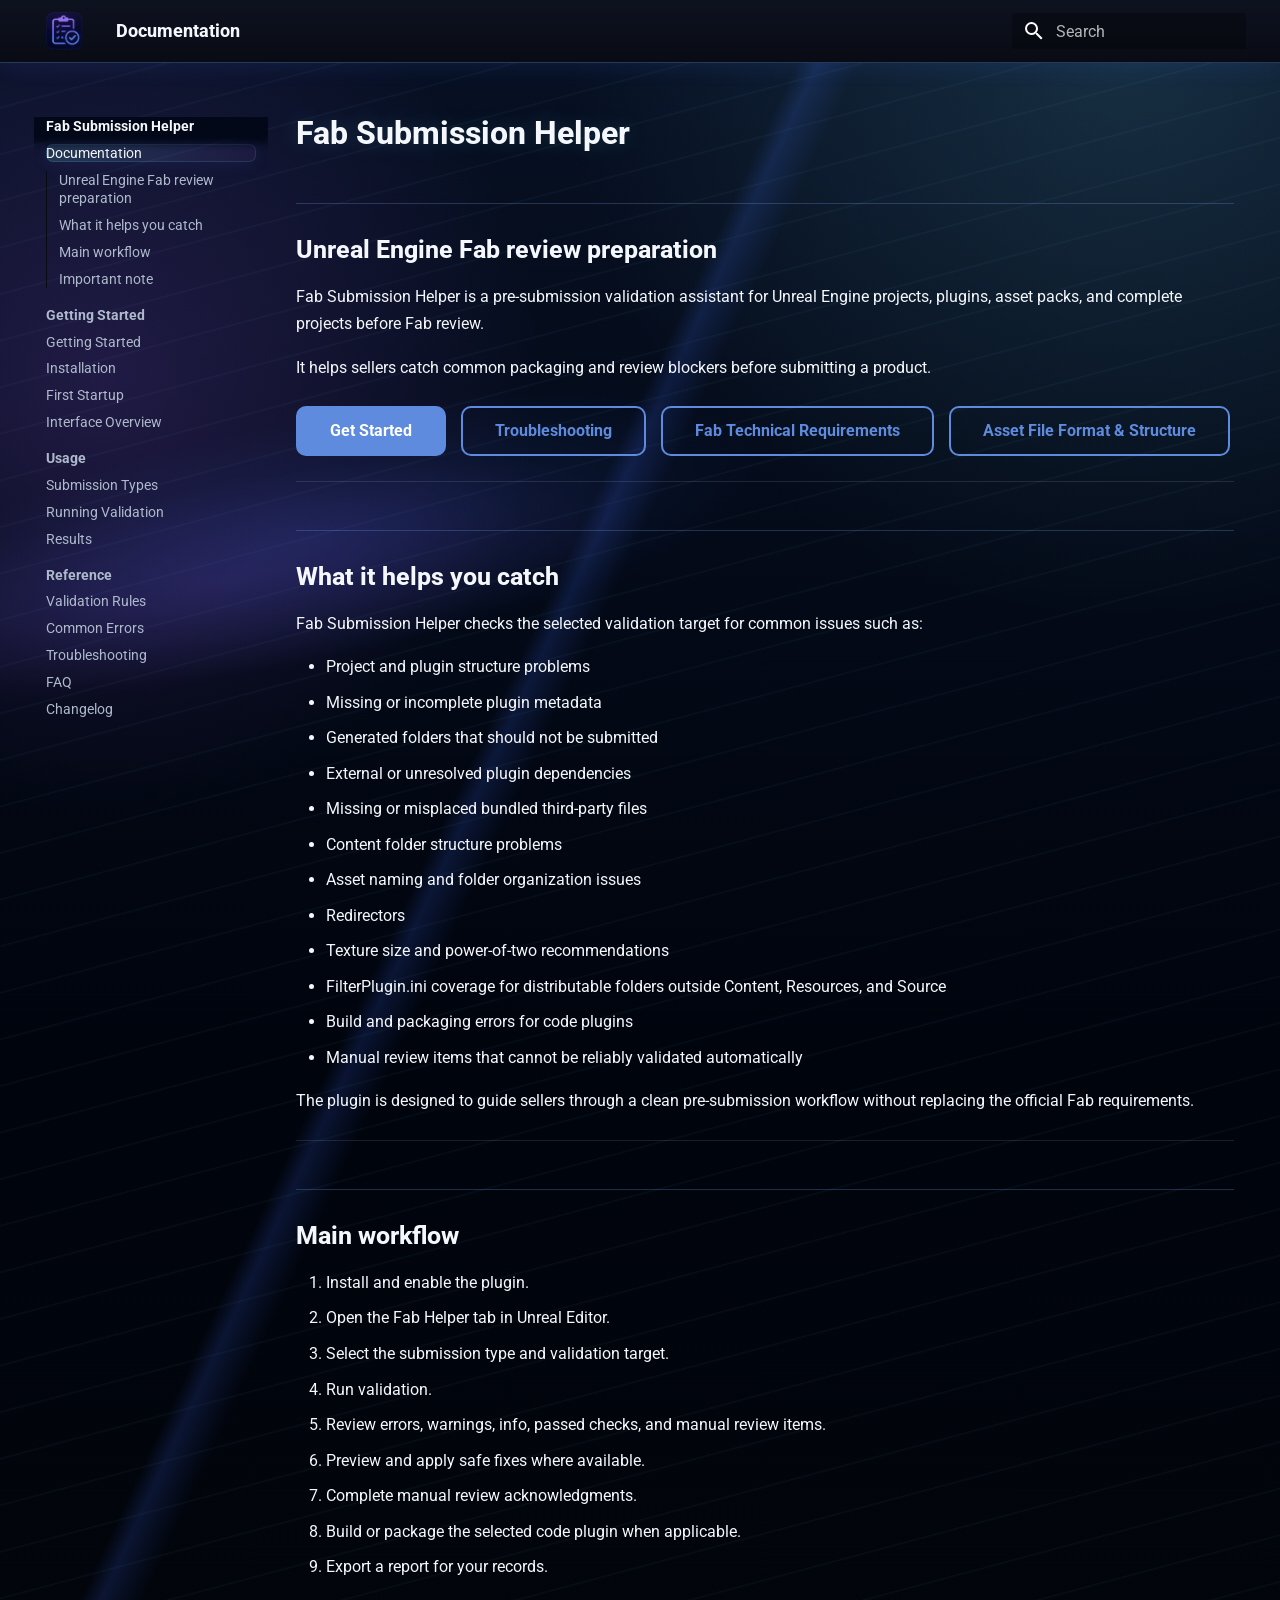
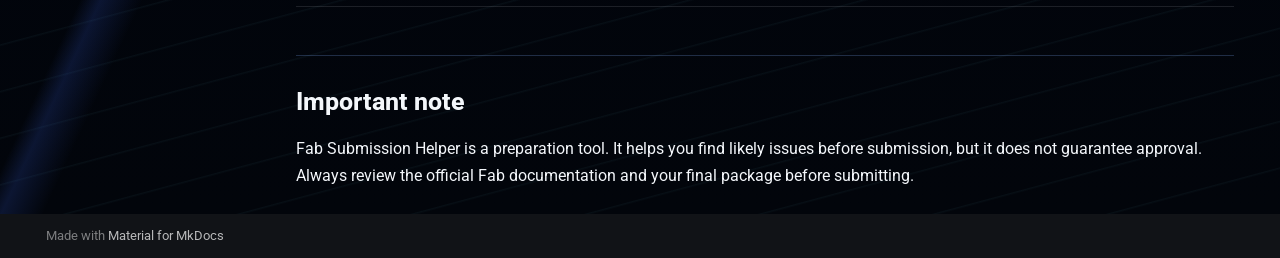
==== site/index.html @ 4ea3054d "Add MkDocs documentation site" ====
<!doctype html>
<html lang="en" class="no-js">
  <head>
    
      <meta charset="utf-8">
      <meta name="viewport" content="width=device-width,initial-scale=1">
      
        <meta name="description" content="Documentation for the Fab Submission Helper Unreal Engine plugin.">
      
      
        <meta name="author" content="Dokazin">
      
      
      
      
        <link rel="next" href="getting-started/">
      
      
        
      
      
      <link rel="icon" href="assets/images/Icon128.png">
      <meta name="generator" content="mkdocs-1.6.1, mkdocs-material-9.7.6">
    
    
      
        <title>Fab Submission Helper</title>
      
    
    
      <link rel="stylesheet" href="assets/stylesheets/main.484c7ddc.min.css">
      
        
        <link rel="stylesheet" href="assets/stylesheets/palette.ab4e12ef.min.css">
      
      


    
    
      
    
    
      
        
        
        <link rel="preconnect" href="https://fonts.gstatic.com" crossorigin>
        <link rel="stylesheet" href="https://fonts.googleapis.com/css?family=Roboto:300,300i,400,400i,700,700i%7CRoboto+Mono:400,400i,700,700i&display=fallback">
        <style>:root{--md-text-font:"Roboto";--md-code-font:"Roboto Mono"}</style>
      
    
    
      <link rel="stylesheet" href="stylesheets/extra.css">
    
    <script>__md_scope=new URL(".",location),__md_hash=e=>[...e].reduce(((e,_)=>(e<<5)-e+_.charCodeAt(0)),0),__md_get=(e,_=localStorage,t=__md_scope)=>JSON.parse(_.getItem(t.pathname+"."+e)),__md_set=(e,_,t=localStorage,a=__md_scope)=>{try{t.setItem(a.pathname+"."+e,JSON.stringify(_))}catch(e){}}</script>
    
      

    
    
  </head>
  
  
    
    
    
    
    
    <body dir="ltr" data-md-color-scheme="slate" data-md-color-primary="black" data-md-color-accent="cyan">
  
    
    <input class="md-toggle" data-md-toggle="drawer" type="checkbox" id="__drawer" autocomplete="off">
    <input class="md-toggle" data-md-toggle="search" type="checkbox" id="__search" autocomplete="off">
    <label class="md-overlay" for="__drawer"></label>
    <div data-md-component="skip">
      
        
        <a href="#fab-submission-helper" class="md-skip">
          Skip to content
        </a>
      
    </div>
    <div data-md-component="announce">
      
    </div>
    
    
      

  

<header class="md-header md-header--shadow" data-md-component="header">
  <nav class="md-header__inner md-grid" aria-label="Header">
    <a href="." title="Fab Submission Helper" class="md-header__button md-logo" aria-label="Fab Submission Helper" data-md-component="logo">
      
  <img src="assets/images/Icon128.png" alt="logo">

    </a>
    <label class="md-header__button md-icon" for="__drawer">
      
      <svg xmlns="http://www.w3.org/2000/svg" viewBox="0 0 24 24"><path d="M3 6h18v2H3zm0 5h18v2H3zm0 5h18v2H3z"/></svg>
    </label>
    <div class="md-header__title" data-md-component="header-title">
      <div class="md-header__ellipsis">
        <div class="md-header__topic">
          <span class="md-ellipsis">
            Fab Submission Helper
          </span>
        </div>
        <div class="md-header__topic" data-md-component="header-topic">
          <span class="md-ellipsis">
            
              Documentation
            
          </span>
        </div>
      </div>
    </div>
    
      
    
    
    
    
      
      
        <label class="md-header__button md-icon" for="__search">
          
          <svg xmlns="http://www.w3.org/2000/svg" viewBox="0 0 24 24"><path d="M9.5 3A6.5 6.5 0 0 1 16 9.5c0 1.61-.59 3.09-1.56 4.23l.27.27h.79l5 5-1.5 1.5-5-5v-.79l-.27-.27A6.52 6.52 0 0 1 9.5 16 6.5 6.5 0 0 1 3 9.5 6.5 6.5 0 0 1 9.5 3m0 2C7 5 5 7 5 9.5S7 14 9.5 14 14 12 14 9.5 12 5 9.5 5"/></svg>
        </label>
        <div class="md-search" data-md-component="search" role="dialog">
  <label class="md-search__overlay" for="__search"></label>
  <div class="md-search__inner" role="search">
    <form class="md-search__form" name="search">
      <input type="text" class="md-search__input" name="query" aria-label="Search" placeholder="Search" autocapitalize="off" autocorrect="off" autocomplete="off" spellcheck="false" data-md-component="search-query" required>
      <label class="md-search__icon md-icon" for="__search">
        
        <svg xmlns="http://www.w3.org/2000/svg" viewBox="0 0 24 24"><path d="M9.5 3A6.5 6.5 0 0 1 16 9.5c0 1.61-.59 3.09-1.56 4.23l.27.27h.79l5 5-1.5 1.5-5-5v-.79l-.27-.27A6.52 6.52 0 0 1 9.5 16 6.5 6.5 0 0 1 3 9.5 6.5 6.5 0 0 1 9.5 3m0 2C7 5 5 7 5 9.5S7 14 9.5 14 14 12 14 9.5 12 5 9.5 5"/></svg>
        
        <svg xmlns="http://www.w3.org/2000/svg" viewBox="0 0 24 24"><path d="M20 11v2H8l5.5 5.5-1.42 1.42L4.16 12l7.92-7.92L13.5 5.5 8 11z"/></svg>
      </label>
      <nav class="md-search__options" aria-label="Search">
        
          <a href="javascript:void(0)" class="md-search__icon md-icon" title="Share" aria-label="Share" data-clipboard data-clipboard-text="" data-md-component="search-share" tabindex="-1">
            
            <svg xmlns="http://www.w3.org/2000/svg" viewBox="0 0 24 24"><path d="M18 16.08c-.76 0-1.44.3-1.96.77L8.91 12.7c.05-.23.09-.46.09-.7s-.04-.47-.09-.7l7.05-4.11c.54.5 1.25.81 2.04.81a3 3 0 0 0 3-3 3 3 0 0 0-3-3 3 3 0 0 0-3 3c0 .24.04.47.09.7L8.04 9.81C7.5 9.31 6.79 9 6 9a3 3 0 0 0-3 3 3 3 0 0 0 3 3c.79 0 1.5-.31 2.04-.81l7.12 4.15c-.05.21-.08.43-.08.66 0 1.61 1.31 2.91 2.92 2.91s2.92-1.3 2.92-2.91A2.92 2.92 0 0 0 18 16.08"/></svg>
          </a>
        
        <button type="reset" class="md-search__icon md-icon" title="Clear" aria-label="Clear" tabindex="-1">
          
          <svg xmlns="http://www.w3.org/2000/svg" viewBox="0 0 24 24"><path d="M19 6.41 17.59 5 12 10.59 6.41 5 5 6.41 10.59 12 5 17.59 6.41 19 12 13.41 17.59 19 19 17.59 13.41 12z"/></svg>
        </button>
      </nav>
      
        <div class="md-search__suggest" data-md-component="search-suggest"></div>
      
    </form>
    <div class="md-search__output">
      <div class="md-search__scrollwrap" tabindex="0" data-md-scrollfix>
        <div class="md-search-result" data-md-component="search-result">
          <div class="md-search-result__meta">
            Initializing search
          </div>
          <ol class="md-search-result__list" role="presentation"></ol>
        </div>
      </div>
    </div>
  </div>
</div>
      
    
    
  </nav>
  
</header>
    
    <div class="md-container" data-md-component="container">
      
      
        
          
        
      
      <main class="md-main" data-md-component="main">
        <div class="md-main__inner md-grid">
          
            
              
              <div class="md-sidebar md-sidebar--primary" data-md-component="sidebar" data-md-type="navigation" >
                <div class="md-sidebar__scrollwrap">
                  <div class="md-sidebar__inner">
                    



  

<nav class="md-nav md-nav--primary md-nav--integrated" aria-label="Navigation" data-md-level="0">
  <label class="md-nav__title" for="__drawer">
    <a href="." title="Fab Submission Helper" class="md-nav__button md-logo" aria-label="Fab Submission Helper" data-md-component="logo">
      
  <img src="assets/images/Icon128.png" alt="logo">

    </a>
    Fab Submission Helper
  </label>
  
  <ul class="md-nav__list" data-md-scrollfix>
    
      
      
  
  
    
  
  
  
    <li class="md-nav__item md-nav__item--active">
      
      <input class="md-nav__toggle md-toggle" type="checkbox" id="__toc">
      
      
        
      
      
        <label class="md-nav__link md-nav__link--active" for="__toc">
          
  
  
  <span class="md-ellipsis">
    
  
    Documentation
  

    
  </span>
  
  

          <span class="md-nav__icon md-icon"></span>
        </label>
      
      <a href="." class="md-nav__link md-nav__link--active">
        
  
  
  <span class="md-ellipsis">
    
  
    Documentation
  

    
  </span>
  
  

      </a>
      
        

  

<nav class="md-nav md-nav--secondary" aria-label="On this page">
  
  
  
    
  
  
    <label class="md-nav__title" for="__toc">
      <span class="md-nav__icon md-icon"></span>
      On this page
    </label>
    <ul class="md-nav__list" data-md-component="toc" data-md-scrollfix>
      
        <li class="md-nav__item">
  <a href="#unreal-engine-fab-review-preparation" class="md-nav__link">
    <span class="md-ellipsis">
      
        Unreal Engine Fab review preparation
      
    </span>
  </a>
  
</li>
      
        <li class="md-nav__item">
  <a href="#what-it-helps-you-catch" class="md-nav__link">
    <span class="md-ellipsis">
      
        What it helps you catch
      
    </span>
  </a>
  
</li>
      
        <li class="md-nav__item">
  <a href="#main-workflow" class="md-nav__link">
    <span class="md-ellipsis">
      
        Main workflow
      
    </span>
  </a>
  
</li>
      
        <li class="md-nav__item">
  <a href="#important-note" class="md-nav__link">
    <span class="md-ellipsis">
      
        Important note
      
    </span>
  </a>
  
</li>
      
    </ul>
  
</nav>
      
    </li>
  

    
      
      
  
  
  
  
    
    
    
    
      
        
        
      
    
    
    <li class="md-nav__item md-nav__item--section md-nav__item--nested">
      
        
        
          
        
        <input class="md-nav__toggle md-toggle md-toggle--indeterminate" type="checkbox" id="__nav_2" >
        
          
          <label class="md-nav__link" for="__nav_2" id="__nav_2_label" tabindex="">
            
  
  
  <span class="md-ellipsis">
    
  
    Getting Started
  

    
  </span>
  
  

            <span class="md-nav__icon md-icon"></span>
          </label>
        
        <nav class="md-nav" data-md-level="1" aria-labelledby="__nav_2_label" aria-expanded="false">
          <label class="md-nav__title" for="__nav_2">
            <span class="md-nav__icon md-icon"></span>
            
  
    Getting Started
  

          </label>
          <ul class="md-nav__list" data-md-scrollfix>
            
              
                
  
  
  
  
    <li class="md-nav__item">
      <a href="getting-started/" class="md-nav__link">
        
  
  
  <span class="md-ellipsis">
    
  
    Getting Started
  

    
  </span>
  
  

      </a>
    </li>
  

              
            
              
                
  
  
  
  
    <li class="md-nav__item">
      <a href="installation/" class="md-nav__link">
        
  
  
  <span class="md-ellipsis">
    
  
    Installation
  

    
  </span>
  
  

      </a>
    </li>
  

              
            
              
                
  
  
  
  
    <li class="md-nav__item">
      <a href="first-startup/" class="md-nav__link">
        
  
  
  <span class="md-ellipsis">
    
  
    First Startup
  

    
  </span>
  
  

      </a>
    </li>
  

              
            
              
                
  
  
  
  
    <li class="md-nav__item">
      <a href="interface-overview/" class="md-nav__link">
        
  
  
  <span class="md-ellipsis">
    
  
    Interface Overview
  

    
  </span>
  
  

      </a>
    </li>
  

              
            
          </ul>
        </nav>
      
    </li>
  

    
      
      
  
  
  
  
    
    
    
    
      
        
        
      
    
    
    <li class="md-nav__item md-nav__item--section md-nav__item--nested">
      
        
        
          
        
        <input class="md-nav__toggle md-toggle md-toggle--indeterminate" type="checkbox" id="__nav_3" >
        
          
          <label class="md-nav__link" for="__nav_3" id="__nav_3_label" tabindex="">
            
  
  
  <span class="md-ellipsis">
    
  
    Usage
  

    
  </span>
  
  

            <span class="md-nav__icon md-icon"></span>
          </label>
        
        <nav class="md-nav" data-md-level="1" aria-labelledby="__nav_3_label" aria-expanded="false">
          <label class="md-nav__title" for="__nav_3">
            <span class="md-nav__icon md-icon"></span>
            
  
    Usage
  

          </label>
          <ul class="md-nav__list" data-md-scrollfix>
            
              
                
  
  
  
  
    <li class="md-nav__item">
      <a href="submission-types/" class="md-nav__link">
        
  
  
  <span class="md-ellipsis">
    
  
    Submission Types
  

    
  </span>
  
  

      </a>
    </li>
  

              
            
              
                
  
  
  
  
    <li class="md-nav__item">
      <a href="running-validation/" class="md-nav__link">
        
  
  
  <span class="md-ellipsis">
    
  
    Running Validation
  

    
  </span>
  
  

      </a>
    </li>
  

              
            
              
                
  
  
  
  
    <li class="md-nav__item">
      <a href="results/" class="md-nav__link">
        
  
  
  <span class="md-ellipsis">
    
  
    Results
  

    
  </span>
  
  

      </a>
    </li>
  

              
            
          </ul>
        </nav>
      
    </li>
  

    
      
      
  
  
  
  
    
    
    
    
      
        
        
      
    
    
    <li class="md-nav__item md-nav__item--section md-nav__item--nested">
      
        
        
          
        
        <input class="md-nav__toggle md-toggle md-toggle--indeterminate" type="checkbox" id="__nav_4" >
        
          
          <label class="md-nav__link" for="__nav_4" id="__nav_4_label" tabindex="">
            
  
  
  <span class="md-ellipsis">
    
  
    Reference
  

    
  </span>
  
  

            <span class="md-nav__icon md-icon"></span>
          </label>
        
        <nav class="md-nav" data-md-level="1" aria-labelledby="__nav_4_label" aria-expanded="false">
          <label class="md-nav__title" for="__nav_4">
            <span class="md-nav__icon md-icon"></span>
            
  
    Reference
  

          </label>
          <ul class="md-nav__list" data-md-scrollfix>
            
              
                
  
  
  
  
    <li class="md-nav__item">
      <a href="validation-rules/" class="md-nav__link">
        
  
  
  <span class="md-ellipsis">
    
  
    Validation Rules
  

    
  </span>
  
  

      </a>
    </li>
  

              
            
              
                
  
  
  
  
    <li class="md-nav__item">
      <a href="common-errors/" class="md-nav__link">
        
  
  
  <span class="md-ellipsis">
    
  
    Common Errors
  

    
  </span>
  
  

      </a>
    </li>
  

              
            
              
                
  
  
  
  
    <li class="md-nav__item">
      <a href="troubleshooting/" class="md-nav__link">
        
  
  
  <span class="md-ellipsis">
    
  
    Troubleshooting
  

    
  </span>
  
  

      </a>
    </li>
  

              
            
              
                
  
  
  
  
    <li class="md-nav__item">
      <a href="faq/" class="md-nav__link">
        
  
  
  <span class="md-ellipsis">
    
  
    FAQ
  

    
  </span>
  
  

      </a>
    </li>
  

              
            
              
                
  
  
  
  
    <li class="md-nav__item">
      <a href="changelog/" class="md-nav__link">
        
  
  
  <span class="md-ellipsis">
    
  
    Changelog
  

    
  </span>
  
  

      </a>
    </li>
  

              
            
          </ul>
        </nav>
      
    </li>
  

    
  </ul>
</nav>
                  </div>
                </div>
              </div>
            
            
          
          
            <div class="md-content" data-md-component="content">
              
              <article class="md-content__inner md-typeset">
                
                  



<h1 id="fab-submission-helper">Fab Submission Helper<a class="headerlink" href="#fab-submission-helper" title="Permanent link">&para;</a></h1>
<h2 id="unreal-engine-fab-review-preparation">Unreal Engine Fab review preparation<a class="headerlink" href="#unreal-engine-fab-review-preparation" title="Permanent link">&para;</a></h2>
<p>Fab Submission Helper is a pre-submission validation assistant for Unreal Engine projects, plugins, asset packs, and complete projects before Fab review.</p>
<p>It helps sellers catch common packaging and review blockers before submitting a product.</p>
<div class="hero-actions">
<a href="getting-started/" class="md-button md-button--primary">Get Started</a>
<a href="troubleshooting/" class="md-button">Troubleshooting</a>
<a href="https://support.fab.com/s/article/FAB-TECHNICAL-REQUIREMENTS?language=en_US" class="md-button" target="_blank" rel="noopener">Fab Technical Requirements</a>
<a href="https://dev.epicgames.com/documentation/fab/asset-file-format-and-structure-requirements-in-fab" class="md-button" target="_blank" rel="noopener">Asset File Format & Structure</a>
</div>

<hr />
<h2 id="what-it-helps-you-catch">What it helps you catch<a class="headerlink" href="#what-it-helps-you-catch" title="Permanent link">&para;</a></h2>
<p>Fab Submission Helper checks the selected validation target for common issues such as:</p>
<ul>
<li>Project and plugin structure problems</li>
<li>Missing or incomplete plugin metadata</li>
<li>Generated folders that should not be submitted</li>
<li>External or unresolved plugin dependencies</li>
<li>Missing or misplaced bundled third-party files</li>
<li>Content folder structure problems</li>
<li>Asset naming and folder organization issues</li>
<li>Redirectors</li>
<li>Texture size and power-of-two recommendations</li>
<li>FilterPlugin.ini coverage for distributable folders outside Content, Resources, and Source</li>
<li>Build and packaging errors for code plugins</li>
<li>Manual review items that cannot be reliably validated automatically</li>
</ul>
<p>The plugin is designed to guide sellers through a clean pre-submission workflow without replacing the official Fab requirements.</p>
<hr />
<h2 id="main-workflow">Main workflow<a class="headerlink" href="#main-workflow" title="Permanent link">&para;</a></h2>
<ol>
<li>Install and enable the plugin.</li>
<li>Open the Fab Helper tab in Unreal Editor.</li>
<li>Select the submission type and validation target.</li>
<li>Run validation.</li>
<li>Review errors, warnings, info, passed checks, and manual review items.</li>
<li>Preview and apply safe fixes where available.</li>
<li>Complete manual review acknowledgments.</li>
<li>Build or package the selected code plugin when applicable.</li>
<li>Export a report for your records.</li>
</ol>
<hr />
<h2 id="important-note">Important note<a class="headerlink" href="#important-note" title="Permanent link">&para;</a></h2>
<p>Fab Submission Helper is a preparation tool. It helps you find likely issues before submission, but it does not guarantee approval. Always review the official Fab documentation and your final package before submitting.</p>












                
              </article>
            </div>
          
          
  <script>var tabs=__md_get("__tabs");if(Array.isArray(tabs))e:for(var set of document.querySelectorAll(".tabbed-set")){var labels=set.querySelector(".tabbed-labels");for(var tab of tabs)for(var label of labels.getElementsByTagName("label"))if(label.innerText.trim()===tab){var input=document.getElementById(label.htmlFor);input.checked=!0;continue e}}</script>

<script>var target=document.getElementById(location.hash.slice(1));target&&target.name&&(target.checked=target.name.startsWith("__tabbed_"))</script>
        </div>
        
          <button type="button" class="md-top md-icon" data-md-component="top" hidden>
  
  <svg xmlns="http://www.w3.org/2000/svg" viewBox="0 0 24 24"><path d="M13 20h-2V8l-5.5 5.5-1.42-1.42L12 4.16l7.92 7.92-1.42 1.42L13 8z"/></svg>
  Back to top
</button>
        
      </main>
      
        <footer class="md-footer">
  
  <div class="md-footer-meta md-typeset">
    <div class="md-footer-meta__inner md-grid">
      <div class="md-copyright">
  
  
    Made with
    <a href="https://squidfunk.github.io/mkdocs-material/" target="_blank" rel="noopener">
      Material for MkDocs
    </a>
  
</div>
      
    </div>
  </div>
</footer>
      
    </div>
    <div class="md-dialog" data-md-component="dialog">
      <div class="md-dialog__inner md-typeset"></div>
    </div>
    
    
    
      
      
      <script id="__config" type="application/json">{"annotate": null, "base": ".", "features": ["navigation.sections", "navigation.expand", "navigation.top", "navigation.tracking", "toc.follow", "toc.integrate", "search.suggest", "search.highlight", "search.share", "content.code.copy", "content.code.select", "content.tabs.link"], "search": "assets/javascripts/workers/search.2c215733.min.js", "tags": null, "translations": {"clipboard.copied": "Copied to clipboard", "clipboard.copy": "Copy to clipboard", "search.result.more.one": "1 more on this page", "search.result.more.other": "# more on this page", "search.result.none": "No matching documents", "search.result.one": "1 matching document", "search.result.other": "# matching documents", "search.result.placeholder": "Type to start searching", "search.result.term.missing": "Missing", "select.version": "Select version"}, "version": null}</script>
    
    
      <script src="assets/javascripts/bundle.79ae519e.min.js"></script>
      
        <script src="javascripts/nav-active.js"></script>
      
    
  </body>
</html>
---- site/assets/stylesheets/main.484c7ddc.min.css ----
@charset "UTF-8";html{-webkit-text-size-adjust:none;-moz-text-size-adjust:none;text-size-adjust:none;box-sizing:border-box}*,:after,:before{box-sizing:inherit}@media (prefers-reduced-motion){*,:after,:before{transition:none!important}}body{margin:0}a,button,input,label{-webkit-tap-highlight-color:transparent}a{color:inherit;text-decoration:none}hr{border:0;box-sizing:initial;display:block;height:.05rem;overflow:visible;padding:0}small{font-size:80%}sub,sup{line-height:1em}img{border-style:none}table{border-collapse:initial;border-spacing:0}td,th{font-weight:400;vertical-align:top}button{background:#0000;border:0;font-family:inherit;font-size:inherit;margin:0;padding:0}input{border:0;outline:none}:root{--md-primary-fg-color:#4051b5;--md-primary-fg-color--light:#5d6cc0;--md-primary-fg-color--dark:#303fa1;--md-primary-bg-color:#fff;--md-primary-bg-color--light:#ffffffb3;--md-accent-fg-color:#526cfe;--md-accent-fg-color--transparent:#526cfe1a;--md-accent-bg-color:#fff;--md-accent-bg-color--light:#ffffffb3}[data-md-color-scheme=default]{color-scheme:light}[data-md-color-scheme=default] img[src$="#gh-dark-mode-only"],[data-md-color-scheme=default] img[src$="#only-dark"]{display:none}:root,[data-md-color-scheme=default]{--md-hue:225deg;--md-default-fg-color:#000000de;--md-default-fg-color--light:#0000008a;--md-default-fg-color--lighter:#00000052;--md-default-fg-color--lightest:#00000012;--md-default-bg-color:#fff;--md-default-bg-color--light:#ffffffb3;--md-default-bg-color--lighter:#ffffff4d;--md-default-bg-color--lightest:#ffffff1f;--md-code-fg-color:#36464e;--md-code-bg-color:#f5f5f5;--md-code-bg-color--light:#f5f5f5b3;--md-code-bg-color--lighter:#f5f5f54d;--md-code-hl-color:#4287ff;--md-code-hl-color--light:#4287ff1a;--md-code-hl-number-color:#d52a2a;--md-code-hl-special-color:#db1457;--md-code-hl-function-color:#a846b9;--md-code-hl-constant-color:#6e59d9;--md-code-hl-keyword-color:#3f6ec6;--md-code-hl-string-color:#1c7d4d;--md-code-hl-name-color:var(--md-code-fg-color);--md-code-hl-operator-color:var(--md-default-fg-color--light);--md-code-hl-punctuation-color:var(--md-default-fg-color--light);--md-code-hl-comment-color:var(--md-default-fg-color--light);--md-code-hl-generic-color:var(--md-default-fg-color--light);--md-code-hl-variable-color:var(--md-default-fg-color--light);--md-typeset-color:var(--md-default-fg-color);--md-typeset-a-color:var(--md-primary-fg-color);--md-typeset-del-color:#f5503d26;--md-typeset-ins-color:#0bd57026;--md-typeset-kbd-color:#fafafa;--md-typeset-kbd-accent-color:#fff;--md-typeset-kbd-border-color:#b8b8b8;--md-typeset-mark-color:#ffff0080;--md-typeset-table-color:#0000001f;--md-typeset-table-color--light:rgba(0,0,0,.035);--md-admonition-fg-color:var(--md-default-fg-color);--md-admonition-bg-color:var(--md-default-bg-color);--md-warning-fg-color:#000000de;--md-warning-bg-color:#ff9;--md-footer-fg-color:#fff;--md-footer-fg-color--light:#ffffffb3;--md-footer-fg-color--lighter:#ffffff73;--md-footer-bg-color:#000000de;--md-footer-bg-color--dark:#00000052;--md-shadow-z1:0 0.2rem 0.5rem #0000000d,0 0 0.05rem #0000001a;--md-shadow-z2:0 0.2rem 0.5rem #0000001a,0 0 0.05rem #00000040;--md-shadow-z3:0 0.2rem 0.5rem #0003,0 0 0.05rem #00000059}.md-icon svg{fill:currentcolor;display:block;height:1.2rem;width:1.2rem}body{-webkit-font-smoothing:antialiased;-moz-osx-font-smoothing:grayscale;--md-text-font-family:var(--md-text-font,_),-apple-system,BlinkMacSystemFont,Helvetica,Arial,sans-serif;--md-code-font-family:var(--md-code-font,_),SFMono-Regular,Consolas,Menlo,monospace}aside,body,input{font-feature-settings:"kern","liga";color:var(--md-typeset-color);font-family:var(--md-text-font-family)}code,kbd,pre{font-feature-settings:"kern";font-family:var(--md-code-font-family)}:root{--md-typeset-table-sort-icon:url('data:image/svg+xml;charset=utf-8,<svg xmlns="http://www.w3.org/2000/svg" viewBox="0 0 24 24"><path d="m18 21-4-4h3V7h-3l4-4 4 4h-3v10h3M2 19v-2h10v2M2 13v-2h7v2M2 7V5h4v2z"/></svg>');--md-typeset-table-sort-icon--asc:url('data:image/svg+xml;charset=utf-8,<svg xmlns="http://www.w3.org/2000/svg" viewBox="0 0 24 24"><path d="M19 17h3l-4 4-4-4h3V3h2M2 17h10v2H2M6 5v2H2V5m0 6h7v2H2z"/></svg>');--md-typeset-table-sort-icon--desc:url('data:image/svg+xml;charset=utf-8,<svg xmlns="http://www.w3.org/2000/svg" viewBox="0 0 24 24"><path d="M19 7h3l-4-4-4 4h3v14h2M2 17h10v2H2M6 5v2H2V5m0 6h7v2H2z"/></svg>')}.md-typeset{-webkit-print-color-adjust:exact;color-adjust:exact;font-size:.8rem;line-height:1.6;overflow-wrap:break-word}@media print{.md-typeset{font-size:.68rem}}.md-typeset blockquote,.md-typeset dl,.md-typeset figure,.md-typeset ol,.md-typeset pre,.md-typeset ul{margin-bottom:1em;margin-top:1em}.md-typeset h1{color:var(--md-default-fg-color--light);font-size:2em;line-height:1.3;margin:0 0 1.25em}.md-typeset h1,.md-typeset h2{font-weight:300;letter-spacing:-.01em}.md-typeset h2{font-size:1.5625em;line-height:1.4;margin:1.6em 0 .64em}.md-typeset h3{font-size:1.25em;font-weight:400;letter-spacing:-.01em;line-height:1.5;margin:1.6em 0 .8em}.md-typeset h2+h3{margin-top:.8em}.md-typeset h4{font-weight:700;letter-spacing:-.01em;margin:1em 0}.md-typeset h5,.md-typeset h6{color:var(--md-default-fg-color--light);font-size:.8em;font-weight:700;letter-spacing:-.01em;margin:1.25em 0}.md-typeset h5{text-transform:uppercase}.md-typeset h5 code{text-transform:none}.md-typeset hr{border-bottom:.05rem solid var(--md-default-fg-color--lightest);display:flow-root;margin:1.5em 0}.md-typeset a{color:var(--md-typeset-a-color);word-break:break-word}.md-typeset a,.md-typeset a:before{transition:color 125ms}.md-typeset a:focus,.md-typeset a:hover{color:var(--md-accent-fg-color)}.md-typeset a:focus code,.md-typeset a:hover code{background-color:var(--md-accent-fg-color--transparent);color:var(--md-accent-fg-color)}.md-typeset a code{color:var(--md-typeset-a-color)}.md-typeset a.focus-visible{outline-color:var(--md-accent-fg-color);outline-offset:.2rem}.md-typeset code,.md-typeset kbd,.md-typeset pre{color:var(--md-code-fg-color);direction:ltr;font-variant-ligatures:none;transition:background-color 125ms}@media print{.md-typeset code,.md-typeset kbd,.md-typeset pre{white-space:pre-wrap}}.md-typeset code{background-color:var(--md-code-bg-color);border-radius:.1rem;-webkit-box-decoration-break:clone;box-decoration-break:clone;font-size:.85em;padding:0 .2941176471em;transition:color 125ms,background-color 125ms;word-break:break-word}.md-typeset code:not(.focus-visible){-webkit-tap-highlight-color:transparent;outline:none}.md-typeset pre{display:flow-root;line-height:1.4;position:relative}.md-typeset pre>code{-webkit-box-decoration-break:slice;box-decoration-break:slice;box-shadow:none;display:block;margin:0;outline-color:var(--md-accent-fg-color);overflow:auto;padding:.7720588235em 1.1764705882em;scrollbar-color:var(--md-default-fg-color--lighter) #0000;scrollbar-width:thin;touch-action:auto;word-break:normal}.md-typeset pre>code:hover{scrollbar-color:var(--md-accent-fg-color) #0000}.md-typeset pre>code::-webkit-scrollbar{height:.2rem;width:.2rem}.md-typeset pre>code::-webkit-scrollbar-thumb{background-color:var(--md-default-fg-color--lighter)}.md-typeset pre>code::-webkit-scrollbar-thumb:hover{background-color:var(--md-accent-fg-color)}.md-typeset kbd{background-color:var(--md-typeset-kbd-color);border-radius:.1rem;box-shadow:0 .1rem 0 .05rem var(--md-typeset-kbd-border-color),0 .1rem 0 var(--md-typeset-kbd-border-color),0 -.1rem .2rem var(--md-typeset-kbd-accent-color) inset;color:var(--md-default-fg-color);display:inline-block;font-size:.75em;padding:0 .6666666667em;vertical-align:text-top;word-break:break-word}.md-typeset mark{background-color:var(--md-typeset-mark-color);-webkit-box-decoration-break:clone;box-decoration-break:clone;color:inherit;word-break:break-word}.md-typeset abbr{cursor:help;text-decoration:none}.md-typeset [data-preview],.md-typeset abbr{border-bottom:.05rem dotted var(--md-default-fg-color--light)}.md-typeset small{opacity:.75}[dir=ltr] .md-typeset sub,[dir=ltr] .md-typeset sup{margin-left:.078125em}[dir=rtl] .md-typeset sub,[dir=rtl] .md-typeset sup{margin-right:.078125em}[dir=ltr] .md-typeset blockquote{padding-left:.6rem}[dir=rtl] .md-typeset blockquote{padding-right:.6rem}[dir=ltr] .md-typeset blockquote{border-left:.2rem solid var(--md-default-fg-color--lighter)}[dir=rtl] .md-typeset blockquote{border-right:.2rem solid var(--md-default-fg-color--lighter)}.md-typeset blockquote{color:var(--md-default-fg-color--light);margin-left:0;margin-right:0}.md-typeset ul{list-style-type:disc}.md-typeset ul[type]{list-style-type:revert-layer}[dir=ltr] .md-typeset ol,[dir=ltr] .md-typeset ul{margin-left:.625em}[dir=rtl] .md-typeset ol,[dir=rtl] .md-typeset ul{margin-right:.625em}.md-typeset ol,.md-typeset ul{padding:0}.md-typeset ol:not([hidden]),.md-typeset ul:not([hidden]){display:flow-root}.md-typeset ol ol,.md-typeset ul ol{list-style-type:lower-alpha}.md-typeset ol ol ol,.md-typeset ul ol ol{list-style-type:lower-roman}.md-typeset ol ol ol ol,.md-typeset ul ol ol ol{list-style-type:upper-alpha}.md-typeset ol ol ol ol ol,.md-typeset ul ol ol ol ol{list-style-type:upper-roman}.md-typeset ol[type],.md-typeset ul[type]{list-style-type:revert-layer}[dir=ltr] .md-typeset ol li,[dir=ltr] .md-typeset ul li{margin-left:1.25em}[dir=rtl] .md-typeset ol li,[dir=rtl] .md-typeset ul li{margin-right:1.25em}.md-typeset ol li,.md-typeset ul li{margin-bottom:.5em}.md-typeset ol li blockquote,.md-typeset ol li p,.md-typeset ul li blockquote,.md-typeset ul li p{margin:.5em 0}.md-typeset ol li:last-child,.md-typeset ul li:last-child{margin-bottom:0}[dir=ltr] .md-typeset ol li ol,[dir=ltr] .md-typeset ol li ul,[dir=ltr] .md-typeset ul li ol,[dir=ltr] .md-typeset ul li ul{margin-left:.625em}[dir=rtl] .md-typeset ol li ol,[dir=rtl] .md-typeset ol li ul,[dir=rtl] .md-typeset ul li ol,[dir=rtl] .md-typeset ul li ul{margin-right:.625em}.md-typeset ol li ol,.md-typeset ol li ul,.md-typeset ul li ol,.md-typeset ul li ul{margin-bottom:.5em;margin-top:.5em}[dir=ltr] .md-typeset dd{margin-left:1.875em}[dir=rtl] .md-typeset dd{margin-right:1.875em}.md-typeset dd{margin-bottom:1.5em;margin-top:1em}.md-typeset img,.md-typeset svg,.md-typeset video{height:auto;max-width:100%}.md-typeset img[align=left]{margin:1em 1em 1em 0}.md-typeset img[align=right]{margin:1em 0 1em 1em}.md-typeset img[align]:only-child{margin-top:0}.md-typeset figure{display:flow-root;margin:1em auto;max-width:100%;text-align:center;width:fit-content}.md-typeset figure img{display:block;margin:0 auto}.md-typeset figcaption{font-style:italic;margin:1em auto;max-width:24rem}.md-typeset iframe{max-width:100%}.md-typeset table:not([class]){background-color:var(--md-default-bg-color);border:.05rem solid var(--md-typeset-table-color);border-radius:.1rem;display:inline-block;font-size:.64rem;max-width:100%;overflow:auto;touch-action:auto}@media print{.md-typeset table:not([class]){display:table}}.md-typeset table:not([class])+*{margin-top:1.5em}.md-typeset table:not([class]) td>:first-child,.md-typeset table:not([class]) th>:first-child{margin-top:0}.md-typeset table:not([class]) td>:last-child,.md-typeset table:not([class]) th>:last-child{margin-bottom:0}.md-typeset table:not([class]) td:not([align]),.md-typeset table:not([class]) th:not([align]){text-align:left}[dir=rtl] .md-typeset table:not([class]) td:not([align]),[dir=rtl] .md-typeset table:not([class]) th:not([align]){text-align:right}.md-typeset table:not([class]) th{font-weight:700;min-width:5rem;padding:.9375em 1.25em;vertical-align:top}.md-typeset table:not([class]) td{border-top:.05rem solid var(--md-typeset-table-color);padding:.9375em 1.25em;vertical-align:top}.md-typeset table:not([class]) tbody tr{transition:background-color 125ms}.md-typeset table:not([class]) tbody tr:hover{background-color:var(--md-typeset-table-color--light);box-shadow:0 .05rem 0 var(--md-default-bg-color) inset}.md-typeset table:not([class]) a{word-break:normal}.md-typeset table th[role=columnheader]{cursor:pointer}[dir=ltr] .md-typeset table th[role=columnheader]:after{margin-left:.5em}[dir=rtl] .md-typeset table th[role=columnheader]:after{margin-right:.5em}.md-typeset table th[role=columnheader]:after{content:"";display:inline-block;height:1.2em;-webkit-mask-image:var(--md-typeset-table-sort-icon);mask-image:var(--md-typeset-table-sort-icon);-webkit-mask-repeat:no-repeat;mask-repeat:no-repeat;-webkit-mask-size:contain;mask-size:contain;transition:background-color 125ms;vertical-align:text-bottom;width:1.2em}.md-typeset table th[role=columnheader]:hover:after{background-color:var(--md-default-fg-color--lighter)}.md-typeset table th[role=columnheader][aria-sort=ascending]:after{background-color:var(--md-default-fg-color--light);-webkit-mask-image:var(--md-typeset-table-sort-icon--asc);mask-image:var(--md-typeset-table-sort-icon--asc)}.md-typeset table th[role=columnheader][aria-sort=descending]:after{background-color:var(--md-default-fg-color--light);-webkit-mask-image:var(--md-typeset-table-sort-icon--desc);mask-image:var(--md-typeset-table-sort-icon--desc)}.md-typeset__scrollwrap{margin:1em -.8rem;overflow-x:auto;touch-action:auto}.md-typeset__table{display:inline-block;margin-bottom:.5em;padding:0 .8rem}@media print{.md-typeset__table{display:block}}html .md-typeset__table table{display:table;margin:0;overflow:hidden;width:100%}@media screen and (max-width:44.984375em){.md-content__inner>pre{margin:1em -.8rem}.md-content__inner>pre code{border-radius:0}}.md-typeset .md-author{border-radius:100%;display:block;flex-shrink:0;height:1.6rem;overflow:hidden;position:relative;transition:color 125ms,transform 125ms;width:1.6rem}.md-typeset .md-author img{display:block}.md-typeset .md-author--more{background:var(--md-default-fg-color--lightest);color:var(--md-default-fg-color--lighter);font-size:.6rem;font-weight:700;line-height:1.6rem;text-align:center}.md-typeset .md-author--long{height:2.4rem;width:2.4rem}.md-typeset a.md-author{transform:scale(1)}.md-typeset a.md-author img{border-radius:100%;filter:grayscale(100%) opacity(75%);transition:filter 125ms}.md-typeset a.md-author:focus,.md-typeset a.md-author:hover{transform:scale(1.1);z-index:1}.md-typeset a.md-author:focus img,.md-typeset a.md-author:hover img{filter:grayscale(0)}.md-banner{background-color:var(--md-footer-bg-color);color:var(--md-footer-fg-color);overflow:auto}@media print{.md-banner{display:none}}.md-banner--warning{background-color:var(--md-warning-bg-color);color:var(--md-warning-fg-color)}.md-banner__inner{font-size:.7rem;margin:.6rem auto;padding:0 .8rem}[dir=ltr] .md-banner__button{float:right}[dir=rtl] .md-banner__button{float:left}.md-banner__button{color:inherit;cursor:pointer;transition:opacity .25s}.no-js .md-banner__button{display:none}.md-banner__button:hover{opacity:.7}html{font-size:125%;height:100%;overflow-x:hidden}@media screen and (min-width:100em){html{font-size:137.5%}}@media screen and (min-width:125em){html{font-size:150%}}body{background-color:var(--md-default-bg-color);display:flex;flex-direction:column;font-size:.5rem;min-height:100%;position:relative;width:100%}@media print{body{display:block}}@media screen and (max-width:59.984375em){body[data-md-scrolllock]{position:fixed}}.md-grid{margin-left:auto;margin-right:auto;max-width:61rem}.md-container{display:flex;flex-direction:column;flex-grow:1}@media print{.md-container{display:block}}.md-main{flex-grow:1}.md-main__inner{display:flex;height:100%;margin-top:1.5rem}.md-ellipsis{overflow:hidden;text-overflow:ellipsis}.md-toggle{display:none}.md-option{height:0;opacity:0;position:absolute;width:0}.md-option:checked+label:not([hidden]){display:block}.md-option.focus-visible+label{outline-color:var(--md-accent-fg-color);outline-style:auto}.md-skip{background-color:var(--md-default-fg-color);border-radius:.1rem;color:var(--md-default-bg-color);font-size:.64rem;margin:.5rem;opacity:0;outline-color:var(--md-accent-fg-color);padding:.3rem .5rem;position:fixed;transform:translateY(.4rem);z-index:-1}.md-skip:focus{opacity:1;transform:translateY(0);transition:transform .25s cubic-bezier(.4,0,.2,1),opacity 175ms 75ms;z-index:10}@page{margin:25mm}:root{--md-clipboard-icon:url('data:image/svg+xml;charset=utf-8,<svg xmlns="http://www.w3.org/2000/svg" viewBox="0 0 24 24"><path d="M19 21H8V7h11m0-2H8a2 2 0 0 0-2 2v14a2 2 0 0 0 2 2h11a2 2 0 0 0 2-2V7a2 2 0 0 0-2-2m-3-4H4a2 2 0 0 0-2 2v14h2V3h12z"/></svg>')}.md-clipboard{border-radius:.1rem;color:var(--md-default-fg-color--lightest);cursor:pointer;height:1.5em;outline-color:var(--md-accent-fg-color);outline-offset:.1rem;transition:color .25s;width:1.5em;z-index:1}@media print{.md-clipboard{display:none}}.md-clipboard:not(.focus-visible){-webkit-tap-highlight-color:transparent;outline:none}:hover>.md-clipboard{color:var(--md-default-fg-color--light)}.md-clipboard:focus,.md-clipboard:hover{color:var(--md-accent-fg-color)}.md-clipboard:after{background-color:currentcolor;content:"";display:block;height:1.125em;margin:0 auto;-webkit-mask-image:var(--md-clipboard-icon);mask-image:var(--md-clipboard-icon);-webkit-mask-position:center;mask-position:center;-webkit-mask-repeat:no-repeat;mask-repeat:no-repeat;-webkit-mask-size:contain;mask-size:contain;width:1.125em}.md-clipboard--inline{cursor:pointer}.md-clipboard--inline code{transition:color .25s,background-color .25s}.md-clipboard--inline:focus code,.md-clipboard--inline:hover code{background-color:var(--md-accent-fg-color--transparent);color:var(--md-accent-fg-color)}:root{--md-code-select-icon:url('data:image/svg+xml;charset=utf-8,<svg xmlns="http://www.w3.org/2000/svg" viewBox="0 0 24 24"><path d="M19 19h-4v2h4c1.1 0 2-.9 2-2v-4h-2m0-12h-4v2h4v4h2V5c0-1.1-.9-2-2-2M5 5h4V3H5c-1.1 0-2 .9-2 2v4h2m0 6H3v4c0 1.1.9 2 2 2h4v-2H5zm2-4h2v2H7zm4 0h2v2h-2zm4 0h2v2h-2zM7 7h2v2H7zm4 0h2v2h-2zm4 0h2v2h-2zm-8 8h2v2H7zm4 0h2v2h-2zm4 0h2v2h-2z"/></svg>');--md-code-copy-icon:url('data:image/svg+xml;charset=utf-8,<svg xmlns="http://www.w3.org/2000/svg" viewBox="0 0 24 24"><path d="M19 21H8V7h11m0-2H8a2 2 0 0 0-2 2v14a2 2 0 0 0 2 2h11a2 2 0 0 0 2-2V7a2 2 0 0 0-2-2m-3-4H4a2 2 0 0 0-2 2v14h2V3h12z"/></svg>')}.md-typeset .md-code__content{display:grid}.md-code__nav{background-color:var(--md-code-bg-color--lighter);border-radius:.1rem;display:flex;gap:.2rem;padding:.2rem;position:absolute;right:.25em;top:.25em;transition:background-color .25s;z-index:1}:hover>.md-code__nav{background-color:var(--md-code-bg-color--light)}.md-code__button{color:var(--md-default-fg-color--lightest);cursor:pointer;display:block;height:1.5em;outline-color:var(--md-accent-fg-color);outline-offset:.1rem;transition:color .25s;width:1.5em}:hover>*>.md-code__button{color:var(--md-default-fg-color--light)}.md-code__button.focus-visible,.md-code__button:hover{color:var(--md-accent-fg-color)}.md-code__button--active{color:var(--md-default-fg-color)!important}.md-code__button:after{background-color:currentcolor;content:"";display:block;height:1.125em;margin:0 auto;-webkit-mask-position:center;mask-position:center;-webkit-mask-repeat:no-repeat;mask-repeat:no-repeat;-webkit-mask-size:contain;mask-size:contain;width:1.125em}.md-code__button[data-md-type=select]:after{-webkit-mask-image:var(--md-code-select-icon);mask-image:var(--md-code-select-icon)}.md-code__button[data-md-type=copy]:after{-webkit-mask-image:var(--md-code-copy-icon);mask-image:var(--md-code-copy-icon)}@keyframes consent{0%{opacity:0;transform:translateY(100%)}to{opacity:1;transform:translateY(0)}}@keyframes overlay{0%{opacity:0}to{opacity:1}}.md-consent__overlay{animation:overlay .25s both;-webkit-backdrop-filter:blur(.1rem);backdrop-filter:blur(.1rem);background-color:#0000008a;height:100%;opacity:1;position:fixed;top:0;width:100%;z-index:5}.md-consent__inner{animation:consent .5s cubic-bezier(.1,.7,.1,1) both;background-color:var(--md-default-bg-color);border:0;border-radius:.1rem;bottom:0;box-shadow:0 0 .2rem #0000001a,0 .2rem .4rem #0003;max-height:100%;overflow:auto;padding:0;position:fixed;width:100%;z-index:5}.md-consent__form{padding:.8rem}.md-consent__settings{display:none;margin:1em 0}input:checked+.md-consent__settings{display:block}.md-consent__controls{margin-bottom:.8rem}.md-typeset .md-consent__controls .md-button{display:inline}@media screen and (max-width:44.984375em){.md-typeset .md-consent__controls .md-button{display:block;margin-top:.4rem;text-align:center;width:100%}}.md-consent label{cursor:pointer}.md-content{flex-grow:1;min-width:0}.md-content__inner{margin:0 .8rem 1.2rem;padding-top:.6rem}@media screen and (min-width:76.25em){[dir=ltr] .md-sidebar--primary:not([hidden])~.md-content>.md-content__inner{margin-left:1.2rem}[dir=ltr] .md-sidebar--secondary:not([hidden])~.md-content>.md-content__inner,[dir=rtl] .md-sidebar--primary:not([hidden])~.md-content>.md-content__inner{margin-right:1.2rem}[dir=rtl] .md-sidebar--secondary:not([hidden])~.md-content>.md-content__inner{margin-left:1.2rem}}.md-content__inner:before{content:"";display:block;height:.4rem}.md-content__inner>:last-child{margin-bottom:0}[dir=ltr] .md-content__button{float:right}[dir=rtl] .md-content__button{float:left}[dir=ltr] .md-content__button{margin-left:.4rem}[dir=rtl] .md-content__button{margin-right:.4rem}.md-content__button{margin:.4rem 0;padding:0}@media print{.md-content__button{display:none}}.md-typeset .md-content__button{color:var(--md-default-fg-color--lighter)}.md-content__button svg{display:inline;vertical-align:top}[dir=rtl] .md-content__button svg{transform:scaleX(-1)}[dir=ltr] .md-dialog{right:.8rem}[dir=rtl] .md-dialog{left:.8rem}.md-dialog{background-color:var(--md-default-fg-color);border-radius:.1rem;bottom:.8rem;box-shadow:var(--md-shadow-z3);min-width:11.1rem;opacity:0;padding:.4rem .6rem;pointer-events:none;position:fixed;transform:translateY(100%);transition:transform 0ms .4s,opacity .4s;z-index:4}@media print{.md-dialog{display:none}}.md-dialog--active{opacity:1;pointer-events:auto;transform:translateY(0);transition:transform .4s cubic-bezier(.075,.85,.175,1),opacity .4s}.md-dialog__inner{color:var(--md-default-bg-color);font-size:.7rem}.md-feedback{margin:2em 0 1em;text-align:center}.md-feedback fieldset{border:none;margin:0;padding:0}.md-feedback__title{font-weight:700;margin:1em auto}.md-feedback__inner{position:relative}.md-feedback__list{display:flex;flex-wrap:wrap;place-content:baseline center;position:relative}.md-feedback__list:hover .md-icon:not(:disabled){color:var(--md-default-fg-color--lighter)}:disabled .md-feedback__list{min-height:1.8rem}.md-feedback__icon{color:var(--md-default-fg-color--light);cursor:pointer;flex-shrink:0;margin:0 .1rem;transition:color 125ms}.md-feedback__icon:not(:disabled).md-icon:hover{color:var(--md-accent-fg-color)}.md-feedback__icon:disabled{color:var(--md-default-fg-color--lightest);pointer-events:none}.md-feedback__note{opacity:0;position:relative;transform:translateY(.4rem);transition:transform .4s cubic-bezier(.1,.7,.1,1),opacity .15s}.md-feedback__note>*{margin:0 auto;max-width:16rem}:disabled .md-feedback__note{opacity:1;transform:translateY(0)}@media print{.md-feedback{display:none}}.md-footer{background-color:var(--md-footer-bg-color);color:var(--md-footer-fg-color)}@media print{.md-footer{display:none}}.md-footer__inner{justify-content:space-between;overflow:auto;padding:.2rem}.md-footer__inner:not([hidden]){display:flex}.md-footer__link{align-items:end;display:flex;flex-grow:0.01;margin-bottom:.4rem;margin-top:1rem;max-width:100%;outline-color:var(--md-accent-fg-color);overflow:hidden;transition:opacity .25s}.md-footer__link:focus,.md-footer__link:hover{opacity:.7}[dir=rtl] .md-footer__link svg{transform:scaleX(-1)}@media screen and (max-width:44.984375em){.md-footer__link--prev{flex-shrink:0}.md-footer__link--prev .md-footer__title{display:none}}[dir=ltr] .md-footer__link--next{margin-left:auto}[dir=rtl] .md-footer__link--next{margin-right:auto}.md-footer__link--next{text-align:right}[dir=rtl] .md-footer__link--next{text-align:left}.md-footer__title{flex-grow:1;font-size:.9rem;margin-bottom:.7rem;max-width:calc(100% - 2.4rem);padding:0 1rem;white-space:nowrap}.md-footer__button{margin:.2rem;padding:.4rem}.md-footer__direction{font-size:.64rem;opacity:.7}.md-footer-meta{background-color:var(--md-footer-bg-color--dark)}.md-footer-meta__inner{display:flex;flex-wrap:wrap;justify-content:space-between;padding:.2rem}html .md-footer-meta.md-typeset a{color:var(--md-footer-fg-color--light)}html .md-footer-meta.md-typeset a:focus,html .md-footer-meta.md-typeset a:hover{color:var(--md-footer-fg-color)}.md-copyright{color:var(--md-footer-fg-color--lighter);font-size:.64rem;margin:auto .6rem;padding:.4rem 0;width:100%}@media screen and (min-width:45em){.md-copyright{width:auto}}.md-copyright__highlight{color:var(--md-footer-fg-color--light)}.md-social{display:inline-flex;gap:.2rem;margin:0 .4rem;padding:.2rem 0 .6rem}@media screen and (min-width:45em){.md-social{padding:.6rem 0}}.md-social__link{display:inline-block;height:1.6rem;text-align:center;width:1.6rem}.md-social__link:before{line-height:1.9}.md-social__link svg{fill:currentcolor;max-height:.8rem;vertical-align:-25%}.md-typeset .md-button{border:.1rem solid;border-radius:.1rem;color:var(--md-primary-fg-color);cursor:pointer;display:inline-block;font-weight:700;padding:.625em 2em;transition:color 125ms,background-color 125ms,border-color 125ms}.md-typeset .md-button--primary{background-color:var(--md-primary-fg-color);border-color:var(--md-primary-fg-color);color:var(--md-primary-bg-color)}.md-typeset .md-button:focus,.md-typeset .md-button:hover{background-color:var(--md-accent-fg-color);border-color:var(--md-accent-fg-color);color:var(--md-accent-bg-color)}[dir=ltr] .md-typeset .md-input{border-top-left-radius:.1rem}[dir=ltr] .md-typeset .md-input,[dir=rtl] .md-typeset .md-input{border-top-right-radius:.1rem}[dir=rtl] .md-typeset .md-input{border-top-left-radius:.1rem}.md-typeset .md-input{border-bottom:.1rem solid var(--md-default-fg-color--lighter);box-shadow:var(--md-shadow-z1);font-size:.8rem;height:1.8rem;padding:0 .6rem;transition:border .25s,box-shadow .25s}.md-typeset .md-input:focus,.md-typeset .md-input:hover{border-bottom-color:var(--md-accent-fg-color);box-shadow:var(--md-shadow-z2)}.md-typeset .md-input--stretch{width:100%}.md-header{background-color:var(--md-primary-fg-color);box-shadow:0 0 .2rem #0000,0 .2rem .4rem #0000;color:var(--md-primary-bg-color);display:block;left:0;position:sticky;right:0;top:0;z-index:4}@media print{.md-header{display:none}}.md-header[hidden]{transform:translateY(-100%);transition:transform .25s cubic-bezier(.8,0,.6,1),box-shadow .25s}.md-header--shadow{box-shadow:0 0 .2rem #0000001a,0 .2rem .4rem #0003;transition:transform .25s cubic-bezier(.1,.7,.1,1),box-shadow .25s}.md-header__inner{align-items:center;display:flex;padding:0 .2rem}.md-header__button{color:currentcolor;cursor:pointer;margin:.2rem;outline-color:var(--md-accent-fg-color);padding:.4rem;position:relative;transition:opacity .25s;vertical-align:middle;z-index:1}.md-header__button:hover{opacity:.7}.md-header__button:not([hidden]){display:inline-block}.md-header__button:not(.focus-visible){-webkit-tap-highlight-color:transparent;outline:none}.md-header__button.md-logo{margin:.2rem;padding:.4rem}@media screen and (max-width:76.234375em){.md-header__button.md-logo{display:none}}.md-header__button.md-logo img,.md-header__button.md-logo svg{fill:currentcolor;display:block;height:1.2rem;width:auto}@media screen and (min-width:60em){.md-header__button[for=__search]{display:none}}.no-js .md-header__button[for=__search]{display:none}[dir=rtl] .md-header__button[for=__search] svg{transform:scaleX(-1)}@media screen and (min-width:76.25em){.md-header__button[for=__drawer]{display:none}}.md-header__topic{display:flex;max-width:100%;position:absolute;transition:transform .4s cubic-bezier(.1,.7,.1,1),opacity .15s;white-space:nowrap}.md-header__topic+.md-header__topic{opacity:0;pointer-events:none;transform:translateX(1.25rem);transition:transform .4s cubic-bezier(1,.7,.1,.1),opacity .15s;z-index:-1}[dir=rtl] .md-header__topic+.md-header__topic{transform:translateX(-1.25rem)}.md-header__topic:first-child{font-weight:700}[dir=ltr] .md-header__title{margin-left:1rem;margin-right:.4rem}[dir=rtl] .md-header__title{margin-left:.4rem;margin-right:1rem}.md-header__title{flex-grow:1;font-size:.9rem;height:2.4rem;line-height:2.4rem}.md-header__title--active .md-header__topic{opacity:0;pointer-events:none;transform:translateX(-1.25rem);transition:transform .4s cubic-bezier(1,.7,.1,.1),opacity .15s;z-index:-1}[dir=rtl] .md-header__title--active .md-header__topic{transform:translateX(1.25rem)}.md-header__title--active .md-header__topic+.md-header__topic{opacity:1;pointer-events:auto;transform:translateX(0);transition:transform .4s cubic-bezier(.1,.7,.1,1),opacity .15s;z-index:0}.md-header__title>.md-header__ellipsis{height:100%;position:relative;width:100%}.md-header__option{display:flex;flex-shrink:0;max-width:100%;transition:max-width 0ms .25s,opacity .25s .25s;white-space:nowrap}[data-md-toggle=search]:checked~.md-header .md-header__option{max-width:0;opacity:0;transition:max-width 0ms,opacity 0ms}.md-header__option>input{bottom:0}.md-header__source{display:none}@media screen and (min-width:60em){[dir=ltr] .md-header__source{margin-left:1rem}[dir=rtl] .md-header__source{margin-right:1rem}.md-header__source{display:block;max-width:11.7rem;width:11.7rem}}@media screen and (min-width:76.25em){[dir=ltr] .md-header__source{margin-left:1.4rem}[dir=rtl] .md-header__source{margin-right:1.4rem}}.md-meta{color:var(--md-default-fg-color--light);font-size:.7rem;line-height:1.3}.md-meta__list{display:inline-flex;flex-wrap:wrap;list-style:none;margin:0;padding:0}.md-meta__item:not(:last-child):after{content:"·";margin-left:.2rem;margin-right:.2rem}.md-meta__link{color:var(--md-typeset-a-color)}.md-meta__link:focus,.md-meta__link:hover{color:var(--md-accent-fg-color)}.md-draft{background-color:#ff1744;border-radius:.125em;color:#fff;display:inline-block;font-weight:700;padding-left:.5714285714em;padding-right:.5714285714em}:root{--md-nav-icon--prev:url('data:image/svg+xml;charset=utf-8,<svg xmlns="http://www.w3.org/2000/svg" viewBox="0 0 24 24"><path d="M20 11v2H8l5.5 5.5-1.42 1.42L4.16 12l7.92-7.92L13.5 5.5 8 11z"/></svg>');--md-nav-icon--next:url('data:image/svg+xml;charset=utf-8,<svg xmlns="http://www.w3.org/2000/svg" viewBox="0 0 24 24"><path d="M8.59 16.58 13.17 12 8.59 7.41 10 6l6 6-6 6z"/></svg>');--md-toc-icon:url('data:image/svg+xml;charset=utf-8,<svg xmlns="http://www.w3.org/2000/svg" viewBox="0 0 24 24"><path d="M3 9h14V7H3zm0 4h14v-2H3zm0 4h14v-2H3zm16 0h2v-2h-2zm0-10v2h2V7zm0 6h2v-2h-2z"/></svg>')}.md-nav{font-size:.7rem;line-height:1.3}.md-nav__title{color:var(--md-default-fg-color--light);display:block;font-weight:700;overflow:hidden;padding:0 .6rem;text-overflow:ellipsis}.md-nav__title .md-nav__button{display:none}.md-nav__title .md-nav__button img{height:100%;width:auto}.md-nav__title .md-nav__button.md-logo img,.md-nav__title .md-nav__button.md-logo svg{fill:currentcolor;display:block;height:2.4rem;max-width:100%;object-fit:contain;width:auto}.md-nav__list{list-style:none;margin:0;padding:0}.md-nav__link{align-items:flex-start;display:flex;gap:.4rem;margin-top:.625em;scroll-snap-align:start;transition:color 125ms}.md-nav__link--passed,.md-nav__link--passed code{color:var(--md-default-fg-color--light)}.md-nav__item .md-nav__link--active,.md-nav__item .md-nav__link--active code{color:var(--md-typeset-a-color)}.md-nav__link .md-ellipsis{position:relative}.md-nav__link .md-ellipsis code{word-break:normal}[dir=ltr] .md-nav__link .md-icon:last-child{margin-left:auto}[dir=rtl] .md-nav__link .md-icon:last-child{margin-right:auto}.md-nav__link .md-typeset{font-size:.7rem;line-height:1.3}.md-nav__link svg{fill:currentcolor;flex-shrink:0;height:1.3em;position:relative}.md-nav__link[for]:focus,.md-nav__link[for]:hover,.md-nav__link[href]:focus,.md-nav__link[href]:hover{color:var(--md-accent-fg-color);cursor:pointer}.md-nav__link[for]:focus code,.md-nav__link[for]:hover code,.md-nav__link[href]:focus code,.md-nav__link[href]:hover code{background-color:var(--md-accent-fg-color--transparent);color:var(--md-accent-fg-color)}.md-nav__link.focus-visible{outline-color:var(--md-accent-fg-color);outline-offset:.2rem}.md-nav--primary .md-nav__link[for=__toc]{display:none}.md-nav--primary .md-nav__link[for=__toc] .md-icon:after{background-color:currentcolor;display:block;height:100%;-webkit-mask-image:var(--md-toc-icon);mask-image:var(--md-toc-icon);width:100%}.md-nav--primary .md-nav__link[for=__toc]~.md-nav{display:none}.md-nav__container>.md-nav__link{margin-top:0}.md-nav__container>.md-nav__link:first-child{flex-grow:1;min-width:0}.md-nav__icon{flex-shrink:0}.md-nav__source{display:none}@media screen and (max-width:76.234375em){.md-nav--primary,.md-nav--primary .md-nav{background-color:var(--md-default-bg-color);display:flex;flex-direction:column;height:100%;left:0;position:absolute;right:0;top:0;z-index:1}.md-nav--primary .md-nav__item,.md-nav--primary .md-nav__title{font-size:.8rem;line-height:1.5}.md-nav--primary .md-nav__title{background-color:var(--md-default-fg-color--lightest);color:var(--md-default-fg-color--light);cursor:pointer;height:5.6rem;line-height:2.4rem;padding:3rem .8rem .2rem;position:relative;white-space:nowrap}[dir=ltr] .md-nav--primary .md-nav__title .md-nav__icon{left:.4rem}[dir=rtl] .md-nav--primary .md-nav__title .md-nav__icon{right:.4rem}.md-nav--primary .md-nav__title .md-nav__icon{display:block;height:1.2rem;margin:.2rem;position:absolute;top:.4rem;width:1.2rem}.md-nav--primary .md-nav__title .md-nav__icon:after{background-color:currentcolor;content:"";display:block;height:100%;-webkit-mask-image:var(--md-nav-icon--prev);mask-image:var(--md-nav-icon--prev);-webkit-mask-position:center;mask-position:center;-webkit-mask-repeat:no-repeat;mask-repeat:no-repeat;-webkit-mask-size:contain;mask-size:contain;width:100%}.md-nav--primary .md-nav__title~.md-nav__list{background-color:var(--md-default-bg-color);box-shadow:0 .05rem 0 var(--md-default-fg-color--lightest) inset;overflow-y:auto;scroll-snap-type:y mandatory;touch-action:pan-y}.md-nav--primary .md-nav__title~.md-nav__list>:first-child{border-top:0}.md-nav--primary .md-nav__title[for=__drawer]{background-color:var(--md-primary-fg-color);color:var(--md-primary-bg-color);font-weight:700}.md-nav--primary .md-nav__title .md-logo{display:block;left:.2rem;margin:.2rem;padding:.4rem;position:absolute;right:.2rem;top:.2rem}.md-nav--primary .md-nav__list{flex:1}.md-nav--primary .md-nav__item{border-top:.05rem solid var(--md-default-fg-color--lightest)}.md-nav--primary .md-nav__item--active>.md-nav__link{color:var(--md-typeset-a-color)}.md-nav--primary .md-nav__item--active>.md-nav__link:focus,.md-nav--primary .md-nav__item--active>.md-nav__link:hover{color:var(--md-accent-fg-color)}.md-nav--primary .md-nav__link{margin-top:0;padding:.6rem .8rem}.md-nav--primary .md-nav__link svg{margin-top:.1em}.md-nav--primary .md-nav__link>.md-nav__link{padding:0}[dir=ltr] .md-nav--primary .md-nav__link .md-nav__icon{margin-right:-.2rem}[dir=rtl] .md-nav--primary .md-nav__link .md-nav__icon{margin-left:-.2rem}.md-nav--primary .md-nav__link .md-nav__icon{font-size:1.2rem;height:1.2rem;width:1.2rem}.md-nav--primary .md-nav__link .md-nav__icon:after{background-color:currentcolor;content:"";display:block;height:100%;-webkit-mask-image:var(--md-nav-icon--next);mask-image:var(--md-nav-icon--next);-webkit-mask-position:center;mask-position:center;-webkit-mask-repeat:no-repeat;mask-repeat:no-repeat;-webkit-mask-size:contain;mask-size:contain;width:100%}[dir=rtl] .md-nav--primary .md-nav__icon:after{transform:scale(-1)}.md-nav--primary .md-nav--secondary .md-nav{background-color:initial;position:static}[dir=ltr] .md-nav--primary .md-nav--secondary .md-nav .md-nav__link{padding-left:1.4rem}[dir=rtl] .md-nav--primary .md-nav--secondary .md-nav .md-nav__link{padding-right:1.4rem}[dir=ltr] .md-nav--primary .md-nav--secondary .md-nav .md-nav .md-nav__link{padding-left:2rem}[dir=rtl] .md-nav--primary .md-nav--secondary .md-nav .md-nav .md-nav__link{padding-right:2rem}[dir=ltr] .md-nav--primary .md-nav--secondary .md-nav .md-nav .md-nav .md-nav__link{padding-left:2.6rem}[dir=rtl] .md-nav--primary .md-nav--secondary .md-nav .md-nav .md-nav .md-nav__link{padding-right:2.6rem}[dir=ltr] .md-nav--primary .md-nav--secondary .md-nav .md-nav .md-nav .md-nav .md-nav__link{padding-left:3.2rem}[dir=rtl] .md-nav--primary .md-nav--secondary .md-nav .md-nav .md-nav .md-nav .md-nav__link{padding-right:3.2rem}.md-nav--secondary{background-color:initial}.md-nav__toggle~.md-nav{display:flex;opacity:0;transform:translateX(100%);transition:transform .25s cubic-bezier(.8,0,.6,1),opacity 125ms 50ms}[dir=rtl] .md-nav__toggle~.md-nav{transform:translateX(-100%)}.md-nav__toggle:checked~.md-nav{opacity:1;transform:translateX(0);transition:transform .25s cubic-bezier(.4,0,.2,1),opacity 125ms 125ms}.md-nav__toggle:checked~.md-nav>.md-nav__list{backface-visibility:hidden}}@media screen and (max-width:59.984375em){.md-nav--primary .md-nav__link[for=__toc]{display:flex}.md-nav--primary .md-nav__link[for=__toc] .md-icon:after{content:""}.md-nav--primary .md-nav__link[for=__toc]+.md-nav__link{display:none}.md-nav--primary .md-nav__link[for=__toc]~.md-nav{display:flex}.md-nav__source{background-color:var(--md-primary-fg-color--dark);color:var(--md-primary-bg-color);display:block;padding:0 .2rem}}@media screen and (min-width:60em) and (max-width:76.234375em){.md-nav--integrated .md-nav__link[for=__toc]{display:flex}.md-nav--integrated .md-nav__link[for=__toc] .md-icon:after{content:""}.md-nav--integrated .md-nav__link[for=__toc]+.md-nav__link{display:none}.md-nav--integrated .md-nav__link[for=__toc]~.md-nav{display:flex}}@media screen and (min-width:60em){.md-nav{margin-bottom:-.4rem}.md-nav--secondary .md-nav__title{background:var(--md-default-bg-color);box-shadow:0 0 .4rem .4rem var(--md-default-bg-color);position:sticky;top:0;z-index:1}.md-nav--secondary .md-nav__title[for=__toc]{scroll-snap-align:start}.md-nav--secondary .md-nav__title .md-nav__icon{display:none}[dir=ltr] .md-nav--secondary .md-nav__list{padding-left:.6rem}[dir=rtl] .md-nav--secondary .md-nav__list{padding-right:.6rem}.md-nav--secondary .md-nav__list{padding-bottom:.4rem}[dir=ltr] .md-nav--secondary .md-nav__item>.md-nav__link{margin-right:.4rem}[dir=rtl] .md-nav--secondary .md-nav__item>.md-nav__link{margin-left:.4rem}}@media screen and (min-width:76.25em){.md-nav{margin-bottom:-.4rem;transition:max-height .25s cubic-bezier(.86,0,.07,1)}.md-nav--primary .md-nav__title{background:var(--md-default-bg-color);box-shadow:0 0 .4rem .4rem var(--md-default-bg-color);position:sticky;top:0;z-index:1}.md-nav--primary .md-nav__title[for=__drawer]{scroll-snap-align:start}.md-nav--primary .md-nav__title .md-nav__icon{display:none}[dir=ltr] .md-nav--primary .md-nav__list{padding-left:.6rem}[dir=rtl] .md-nav--primary .md-nav__list{padding-right:.6rem}.md-nav--primary .md-nav__list{padding-bottom:.4rem}[dir=ltr] .md-nav--primary .md-nav__item>.md-nav__link{margin-right:.4rem}[dir=rtl] .md-nav--primary .md-nav__item>.md-nav__link{margin-left:.4rem}.md-nav__toggle~.md-nav{display:grid;grid-template-rows:minmax(.4rem,0fr);opacity:0;transition:grid-template-rows .25s cubic-bezier(.86,0,.07,1),opacity .25s,visibility 0ms .25s;visibility:collapse}.md-nav__toggle~.md-nav>.md-nav__list{overflow:hidden}.md-nav__toggle.md-toggle--indeterminate~.md-nav,.md-nav__toggle:checked~.md-nav{grid-template-rows:minmax(.4rem,1fr);opacity:1;transition:grid-template-rows .25s cubic-bezier(.86,0,.07,1),opacity .15s .1s,visibility 0ms;visibility:visible}.md-nav__toggle.md-toggle--indeterminate~.md-nav{transition:none}.md-nav__item--nested>.md-nav>.md-nav__title{display:none}.md-nav__item--section{display:block;margin:1.25em 0}.md-nav__item--section:last-child{margin-bottom:0}.md-nav__item--section>.md-nav__link{font-weight:700}.md-nav__item--section>.md-nav__link[for]{color:var(--md-default-fg-color--light)}.md-nav__item--section>.md-nav__link:not(.md-nav__container){pointer-events:none}.md-nav__item--section>.md-nav__link .md-icon,.md-nav__item--section>.md-nav__link>[for]{display:none}[dir=ltr] .md-nav__item--section>.md-nav{margin-left:-.6rem}[dir=rtl] .md-nav__item--section>.md-nav{margin-right:-.6rem}.md-nav__item--section>.md-nav{display:block;opacity:1;visibility:visible}.md-nav__item--section>.md-nav>.md-nav__list>.md-nav__item{padding:0}.md-nav__icon{border-radius:100%;height:.9rem;transition:background-color .25s;width:.9rem}.md-nav__icon:hover{background-color:var(--md-accent-fg-color--transparent)}.md-nav__icon:after{background-color:currentcolor;border-radius:100%;content:"";display:inline-block;height:100%;-webkit-mask-image:var(--md-nav-icon--next);mask-image:var(--md-nav-icon--next);-webkit-mask-position:center;mask-position:center;-webkit-mask-repeat:no-repeat;mask-repeat:no-repeat;-webkit-mask-size:contain;mask-size:contain;transition:transform .25s;vertical-align:-.1rem;width:100%}[dir=rtl] .md-nav__icon:after{transform:rotate(180deg)}.md-nav__item--nested .md-nav__toggle:checked~.md-nav__link .md-nav__icon:after,.md-nav__item--nested .md-toggle--indeterminate~.md-nav__link .md-nav__icon:after{transform:rotate(90deg)}.md-nav--lifted>.md-nav__list>.md-nav__item,.md-nav--lifted>.md-nav__title{display:none}.md-nav--lifted>.md-nav__list>.md-nav__item--active{display:block}.md-nav--lifted>.md-nav__list>.md-nav__item--active>.md-nav__link{background:var(--md-default-bg-color);box-shadow:0 0 .4rem .4rem var(--md-default-bg-color);margin-top:0;position:sticky;top:0;z-index:1}.md-nav--lifted>.md-nav__list>.md-nav__item--active>.md-nav__link:not(.md-nav__container){pointer-events:none}.md-nav--lifted>.md-nav__list>.md-nav__item--active.md-nav__item--section{margin:0}[dir=ltr] .md-nav--lifted>.md-nav__list>.md-nav__item>.md-nav:not(.md-nav--secondary){margin-left:-.6rem}[dir=rtl] .md-nav--lifted>.md-nav__list>.md-nav__item>.md-nav:not(.md-nav--secondary){margin-right:-.6rem}.md-nav--lifted>.md-nav__list>.md-nav__item>[for]{color:var(--md-default-fg-color--light)}.md-nav--lifted .md-nav[data-md-level="1"]{grid-template-rows:minmax(.4rem,1fr);opacity:1;visibility:visible}[dir=ltr] .md-nav--integrated>.md-nav__list>.md-nav__item--active .md-nav--secondary{border-left:.05rem solid var(--md-primary-fg-color)}[dir=rtl] .md-nav--integrated>.md-nav__list>.md-nav__item--active .md-nav--secondary{border-right:.05rem solid var(--md-primary-fg-color)}.md-nav--integrated>.md-nav__list>.md-nav__item--active .md-nav--secondary{display:block;margin-bottom:1.25em;opacity:1;visibility:visible}.md-nav--integrated>.md-nav__list>.md-nav__item--active .md-nav--secondary>.md-nav__list{overflow:visible;padding-bottom:0}.md-nav--integrated>.md-nav__list>.md-nav__item--active .md-nav--secondary>.md-nav__title{display:none}}.md-pagination{font-size:.8rem;font-weight:700;gap:.4rem}.md-pagination,.md-pagination>*{align-items:center;display:flex;justify-content:center}.md-pagination>*{border-radius:.2rem;height:1.8rem;min-width:1.8rem;text-align:center}.md-pagination__current{background-color:var(--md-default-fg-color--lightest);color:var(--md-default-fg-color--light)}.md-pagination__link{transition:color 125ms,background-color 125ms}.md-pagination__link:focus,.md-pagination__link:hover{background-color:var(--md-accent-fg-color--transparent);color:var(--md-accent-fg-color)}.md-pagination__link:focus svg,.md-pagination__link:hover svg{color:var(--md-accent-fg-color)}.md-pagination__link.focus-visible{outline-color:var(--md-accent-fg-color);outline-offset:.2rem}.md-pagination__link svg{fill:currentcolor;color:var(--md-default-fg-color--lighter);display:block;max-height:100%;width:1.2rem}:root{--md-path-icon:url('data:image/svg+xml;charset=utf-8,<svg xmlns="http://www.w3.org/2000/svg" viewBox="0 0 24 24"><path d="M8.59 16.58 13.17 12 8.59 7.41 10 6l6 6-6 6z"/></svg>')}.md-path{font-size:.7rem;margin:0 .8rem;overflow:auto;padding-top:1.2rem}.md-path:not([hidden]){display:block}@media screen and (min-width:76.25em){.md-path{margin:0 1.2rem}}.md-path__list{align-items:center;display:flex;gap:.2rem;list-style:none;margin:0;padding:0}.md-path__item:not(:first-child){display:inline-flex;gap:.2rem;white-space:nowrap}.md-path__item:not(:first-child):before{background-color:var(--md-default-fg-color--lighter);content:"";display:inline;height:.8rem;-webkit-mask-image:var(--md-path-icon);mask-image:var(--md-path-icon);width:.8rem}.md-path__link{align-items:center;color:var(--md-default-fg-color--light);display:flex}.md-path__link:focus,.md-path__link:hover{color:var(--md-accent-fg-color)}:root{--md-post-pin-icon:url('data:image/svg+xml;charset=utf-8,<svg xmlns="http://www.w3.org/2000/svg" viewBox="0 0 24 24"><path d="M16 12V4h1V2H7v2h1v8l-2 2v2h5.2v6h1.6v-6H18v-2z"/></svg>')}.md-post__back{border-bottom:.05rem solid var(--md-default-fg-color--lightest);margin-bottom:1.2rem;padding-bottom:1.2rem}@media screen and (max-width:76.234375em){.md-post__back{display:none}}[dir=rtl] .md-post__back svg{transform:scaleX(-1)}.md-post__authors{display:flex;flex-direction:column;gap:.6rem;margin:0 .6rem 1.2rem}.md-post .md-post__meta a{transition:color 125ms}.md-post .md-post__meta a:focus,.md-post .md-post__meta a:hover{color:var(--md-accent-fg-color)}.md-post__title{color:var(--md-default-fg-color--light);font-weight:700}.md-post--excerpt{margin-bottom:3.2rem}.md-post--excerpt .md-post__header{align-items:center;display:flex;gap:.6rem;min-height:1.6rem}.md-post--excerpt .md-post__authors{align-items:center;display:inline-flex;flex-direction:row;gap:.2rem;margin:0;min-height:2.4rem}[dir=ltr] .md-post--excerpt .md-post__meta .md-meta__list{margin-right:.4rem}[dir=rtl] .md-post--excerpt .md-post__meta .md-meta__list{margin-left:.4rem}.md-post--excerpt .md-post__content>:first-child{--md-scroll-margin:6rem;margin-top:0}.md-post>.md-nav--secondary{margin:1em 0}.md-pin{background:var(--md-default-fg-color--lightest);border-radius:1rem;margin-top:-.05rem;padding:.2rem}.md-pin:after{background-color:currentcolor;content:"";display:block;height:.6rem;margin:0 auto;-webkit-mask-image:var(--md-post-pin-icon);mask-image:var(--md-post-pin-icon);-webkit-mask-position:center;mask-position:center;-webkit-mask-repeat:no-repeat;mask-repeat:no-repeat;-webkit-mask-size:contain;mask-size:contain;width:.6rem}.md-profile{align-items:center;display:flex;font-size:.7rem;gap:.6rem;line-height:1.4;width:100%}.md-profile__description{flex-grow:1}.md-content--post{display:flex}@media screen and (max-width:76.234375em){.md-content--post{flex-flow:column-reverse}}.md-content--post>.md-content__inner{flex-grow:1;min-width:0}@media screen and (min-width:76.25em){[dir=ltr] .md-content--post>.md-content__inner{margin-left:1.2rem}[dir=rtl] .md-content--post>.md-content__inner{margin-right:1.2rem}}@media screen and (max-width:76.234375em){.md-sidebar.md-sidebar--post{padding:0;position:static;width:100%}.md-sidebar.md-sidebar--post .md-sidebar__scrollwrap{overflow:visible}.md-sidebar.md-sidebar--post .md-sidebar__inner{padding:0}.md-sidebar.md-sidebar--post .md-post__meta{margin-left:.6rem;margin-right:.6rem}.md-sidebar.md-sidebar--post .md-nav__item{border:none;display:inline}.md-sidebar.md-sidebar--post .md-nav__list{display:inline-flex;flex-wrap:wrap;gap:.6rem;padding-bottom:.6rem;padding-top:.6rem}.md-sidebar.md-sidebar--post .md-nav__link{padding:0}.md-sidebar.md-sidebar--post .md-nav{height:auto;margin-bottom:0;position:static}}:root{--md-progress-value:0;--md-progress-delay:400ms}.md-progress{background:var(--md-primary-bg-color);height:.075rem;opacity:min(clamp(0,var(--md-progress-value),1),clamp(0,100 - var(--md-progress-value),1));position:fixed;top:0;transform:scaleX(calc(var(--md-progress-value)*1%));transform-origin:left;transition:transform .5s cubic-bezier(.19,1,.22,1),opacity .25s var(--md-progress-delay);width:100%;z-index:4}:root{--md-search-result-icon:url('data:image/svg+xml;charset=utf-8,<svg xmlns="http://www.w3.org/2000/svg" viewBox="0 0 24 24"><path d="M14 2H6a2 2 0 0 0-2 2v16a2 2 0 0 0 2 2h7c-.41-.25-.8-.56-1.14-.9-.33-.33-.61-.7-.86-1.1H6V4h7v5h5v1.18c.71.16 1.39.43 2 .82V8zm6.31 16.9c1.33-2.11.69-4.9-1.4-6.22-2.11-1.33-4.91-.68-6.22 1.4-1.34 2.11-.69 4.89 1.4 6.22 1.46.93 3.32.93 4.79.02L22 23.39 23.39 22zm-3.81.1a2.5 2.5 0 0 1-2.5-2.5 2.5 2.5 0 0 1 2.5-2.5 2.5 2.5 0 0 1 2.5 2.5 2.5 2.5 0 0 1-2.5 2.5"/></svg>')}.md-search{position:relative}@media screen and (min-width:60em){.md-search{padding:.2rem 0}}.no-js .md-search{display:none}.md-search__overlay{opacity:0;z-index:1}@media screen and (max-width:59.984375em){[dir=ltr] .md-search__overlay{left:-2.2rem}[dir=rtl] .md-search__overlay{right:-2.2rem}.md-search__overlay{background-color:var(--md-default-bg-color);border-radius:1rem;height:2rem;overflow:hidden;pointer-events:none;position:absolute;top:-1rem;transform-origin:center;transition:transform .3s .1s,opacity .2s .2s;width:2rem}[data-md-toggle=search]:checked~.md-header .md-search__overlay{opacity:1;transition:transform .4s,opacity .1s}}@media screen and (min-width:60em){[dir=ltr] .md-search__overlay{left:0}[dir=rtl] .md-search__overlay{right:0}.md-search__overlay{background-color:#0000008a;cursor:pointer;height:0;position:fixed;top:0;transition:width 0ms .25s,height 0ms .25s,opacity .25s;width:0}[data-md-toggle=search]:checked~.md-header .md-search__overlay{height:200vh;opacity:1;transition:width 0ms,height 0ms,opacity .25s;width:100%}}@media screen and (max-width:29.984375em){[data-md-toggle=search]:checked~.md-header .md-search__overlay{transform:scale(45)}}@media screen and (min-width:30em) and (max-width:44.984375em){[data-md-toggle=search]:checked~.md-header .md-search__overlay{transform:scale(60)}}@media screen and (min-width:45em) and (max-width:59.984375em){[data-md-toggle=search]:checked~.md-header .md-search__overlay{transform:scale(75)}}.md-search__inner{backface-visibility:hidden}@media screen and (max-width:59.984375em){[dir=ltr] .md-search__inner{left:0}[dir=rtl] .md-search__inner{right:0}.md-search__inner{height:0;opacity:0;overflow:hidden;position:fixed;top:0;transform:translateX(5%);transition:width 0ms .3s,height 0ms .3s,transform .15s cubic-bezier(.4,0,.2,1) .15s,opacity .15s .15s;width:0;z-index:2}[dir=rtl] .md-search__inner{transform:translateX(-5%)}[data-md-toggle=search]:checked~.md-header .md-search__inner{height:100%;opacity:1;transform:translateX(0);transition:width 0ms 0ms,height 0ms 0ms,transform .15s cubic-bezier(.1,.7,.1,1) .15s,opacity .15s .15s;width:100%}}@media screen and (min-width:60em){[dir=ltr] .md-search__inner{float:right}[dir=rtl] .md-search__inner{float:left}.md-search__inner{padding:.1rem 0;position:relative;transition:width .25s cubic-bezier(.1,.7,.1,1);width:11.7rem}}@media screen and (min-width:60em) and (max-width:76.234375em){[data-md-toggle=search]:checked~.md-header .md-search__inner{width:23.4rem}}@media screen and (min-width:76.25em){[data-md-toggle=search]:checked~.md-header .md-search__inner{width:34.4rem}}.md-search__form{background-color:var(--md-default-bg-color);box-shadow:0 0 .6rem #0000;height:2.4rem;position:relative;transition:color .25s,background-color .25s;z-index:2}@media screen and (min-width:60em){.md-search__form{background-color:#00000042;border-radius:.1rem;height:1.8rem}.md-search__form:hover{background-color:#ffffff1f}}[data-md-toggle=search]:checked~.md-header .md-search__form{background-color:var(--md-default-bg-color);border-radius:.1rem .1rem 0 0;box-shadow:0 0 .6rem #00000012;color:var(--md-default-fg-color)}[dir=ltr] .md-search__input{padding-left:3.6rem;padding-right:2.2rem}[dir=rtl] .md-search__input{padding-left:2.2rem;padding-right:3.6rem}.md-search__input{background:#0000;font-size:.9rem;height:100%;position:relative;text-overflow:ellipsis;width:100%;z-index:2}.md-search__input::placeholder{transition:color .25s}.md-search__input::placeholder,.md-search__input~.md-search__icon{color:var(--md-default-fg-color--light)}.md-search__input::-ms-clear{display:none}@media screen and (max-width:59.984375em){.md-search__input{font-size:.9rem;height:2.4rem;width:100%}}@media screen and (min-width:60em){[dir=ltr] .md-search__input{padding-left:2.2rem}[dir=rtl] .md-search__input{padding-right:2.2rem}.md-search__input{color:inherit;font-size:.8rem}.md-search__input::placeholder{color:var(--md-primary-bg-color--light)}.md-search__input+.md-search__icon{color:var(--md-primary-bg-color)}[data-md-toggle=search]:checked~.md-header .md-search__input{text-overflow:clip}[data-md-toggle=search]:checked~.md-header .md-search__input+.md-search__icon{color:var(--md-default-fg-color--light)}[data-md-toggle=search]:checked~.md-header .md-search__input::placeholder{color:#0000}}.md-search__icon{cursor:pointer;display:inline-block;height:1.2rem;transition:color .25s,opacity .25s;width:1.2rem}.md-search__icon:hover{opacity:.7}[dir=ltr] .md-search__icon[for=__search]{left:.5rem}[dir=rtl] .md-search__icon[for=__search]{right:.5rem}.md-search__icon[for=__search]{position:absolute;top:.3rem;z-index:2}[dir=rtl] .md-search__icon[for=__search] svg{transform:scaleX(-1)}@media screen and (max-width:59.984375em){[dir=ltr] .md-search__icon[for=__search]{left:.8rem}[dir=rtl] .md-search__icon[for=__search]{right:.8rem}.md-search__icon[for=__search]{top:.6rem}.md-search__icon[for=__search] svg:first-child{display:none}}@media screen and (min-width:60em){.md-search__icon[for=__search]{pointer-events:none}.md-search__icon[for=__search] svg:last-child{display:none}}[dir=ltr] .md-search__options{right:.5rem}[dir=rtl] .md-search__options{left:.5rem}.md-search__options{pointer-events:none;position:absolute;top:.3rem;z-index:2}@media screen and (max-width:59.984375em){[dir=ltr] .md-search__options{right:.8rem}[dir=rtl] .md-search__options{left:.8rem}.md-search__options{top:.6rem}}[dir=ltr] .md-search__options>.md-icon{margin-left:.2rem}[dir=rtl] .md-search__options>.md-icon{margin-right:.2rem}.md-search__options>.md-icon{color:var(--md-default-fg-color--light);opacity:0;transform:scale(.75);transition:transform .15s cubic-bezier(.1,.7,.1,1),opacity .15s}.md-search__options>.md-icon:not(.focus-visible){-webkit-tap-highlight-color:transparent;outline:none}[data-md-toggle=search]:checked~.md-header .md-search__input:valid~.md-search__options>.md-icon{opacity:1;pointer-events:auto;transform:scale(1)}[data-md-toggle=search]:checked~.md-header .md-search__input:valid~.md-search__options>.md-icon:hover{opacity:.7}[dir=ltr] .md-search__suggest{padding-left:3.6rem;padding-right:2.2rem}[dir=rtl] .md-search__suggest{padding-left:2.2rem;padding-right:3.6rem}.md-search__suggest{align-items:center;color:var(--md-default-fg-color--lighter);display:flex;font-size:.9rem;height:100%;opacity:0;position:absolute;top:0;transition:opacity 50ms;white-space:nowrap;width:100%}@media screen and (min-width:60em){[dir=ltr] .md-search__suggest{padding-left:2.2rem}[dir=rtl] .md-search__suggest{padding-right:2.2rem}.md-search__suggest{font-size:.8rem}}[data-md-toggle=search]:checked~.md-header .md-search__suggest{opacity:1;transition:opacity .3s .1s}[dir=ltr] .md-search__output{border-bottom-left-radius:.1rem}[dir=ltr] .md-search__output,[dir=rtl] .md-search__output{border-bottom-right-radius:.1rem}[dir=rtl] .md-search__output{border-bottom-left-radius:.1rem}.md-search__output{overflow:hidden;position:absolute;width:100%;z-index:1}@media screen and (max-width:59.984375em){.md-search__output{bottom:0;top:2.4rem}}@media screen and (min-width:60em){.md-search__output{opacity:0;top:1.9rem;transition:opacity .4s}[data-md-toggle=search]:checked~.md-header .md-search__output{box-shadow:var(--md-shadow-z3);opacity:1}}.md-search__scrollwrap{backface-visibility:hidden;background-color:var(--md-default-bg-color);height:100%;overflow-y:auto;touch-action:pan-y}@media (-webkit-max-device-pixel-ratio:1),(max-resolution:1dppx){.md-search__scrollwrap{transform:translateZ(0)}}@media screen and (min-width:60em) and (max-width:76.234375em){.md-search__scrollwrap{width:23.4rem}}@media screen and (min-width:76.25em){.md-search__scrollwrap{width:34.4rem}}@media screen and (min-width:60em){.md-search__scrollwrap{max-height:0;scrollbar-color:var(--md-default-fg-color--lighter) #0000;scrollbar-width:thin}[data-md-toggle=search]:checked~.md-header .md-search__scrollwrap{max-height:75vh}.md-search__scrollwrap:hover{scrollbar-color:var(--md-accent-fg-color) #0000}.md-search__scrollwrap::-webkit-scrollbar{height:.2rem;width:.2rem}.md-search__scrollwrap::-webkit-scrollbar-thumb{background-color:var(--md-default-fg-color--lighter)}.md-search__scrollwrap::-webkit-scrollbar-thumb:hover{background-color:var(--md-accent-fg-color)}}.md-search-result{color:var(--md-default-fg-color);word-break:break-word}.md-search-result__meta{background-color:var(--md-default-fg-color--lightest);color:var(--md-default-fg-color--light);font-size:.64rem;line-height:1.8rem;padding:0 .8rem;scroll-snap-align:start}@media screen and (min-width:60em){[dir=ltr] .md-search-result__meta{padding-left:2.2rem}[dir=rtl] .md-search-result__meta{padding-right:2.2rem}}.md-search-result__list{list-style:none;margin:0;padding:0;-webkit-user-select:none;user-select:none}.md-search-result__item{box-shadow:0 -.05rem var(--md-default-fg-color--lightest)}.md-search-result__item:first-child{box-shadow:none}.md-search-result__link{display:block;outline:none;scroll-snap-align:start;transition:background-color .25s}.md-search-result__link:focus,.md-search-result__link:hover{background-color:var(--md-accent-fg-color--transparent)}.md-search-result__link:last-child p:last-child{margin-bottom:.6rem}.md-search-result__more>summary{cursor:pointer;display:block;outline:none;position:sticky;scroll-snap-align:start;top:0;z-index:1}.md-search-result__more>summary::marker{display:none}.md-search-result__more>summary::-webkit-details-marker{display:none}.md-search-result__more>summary>div{color:var(--md-typeset-a-color);font-size:.64rem;padding:.75em .8rem;transition:color .25s,background-color .25s}@media screen and (min-width:60em){[dir=ltr] .md-search-result__more>summary>div{padding-left:2.2rem}[dir=rtl] .md-search-result__more>summary>div{padding-right:2.2rem}}.md-search-result__more>summary:focus>div,.md-search-result__more>summary:hover>div{background-color:var(--md-accent-fg-color--transparent);color:var(--md-accent-fg-color)}.md-search-result__more[open]>summary{background-color:var(--md-default-bg-color)}.md-search-result__article{overflow:hidden;padding:0 .8rem;position:relative}@media screen and (min-width:60em){[dir=ltr] .md-search-result__article{padding-left:2.2rem}[dir=rtl] .md-search-result__article{padding-right:2.2rem}}[dir=ltr] .md-search-result__icon{left:0}[dir=rtl] .md-search-result__icon{right:0}.md-search-result__icon{color:var(--md-default-fg-color--light);height:1.2rem;margin:.5rem;position:absolute;width:1.2rem}@media screen and (max-width:59.984375em){.md-search-result__icon{display:none}}.md-search-result__icon:after{background-color:currentcolor;content:"";display:inline-block;height:100%;-webkit-mask-image:var(--md-search-result-icon);mask-image:var(--md-search-result-icon);-webkit-mask-position:center;mask-position:center;-webkit-mask-repeat:no-repeat;mask-repeat:no-repeat;-webkit-mask-size:contain;mask-size:contain;width:100%}[dir=rtl] .md-search-result__icon:after{transform:scaleX(-1)}.md-search-result .md-typeset{color:var(--md-default-fg-color--light);font-size:.64rem;line-height:1.6}.md-search-result .md-typeset h1{color:var(--md-default-fg-color);font-size:.8rem;font-weight:400;line-height:1.4;margin:.55rem 0}.md-search-result .md-typeset h1 mark{text-decoration:none}.md-search-result .md-typeset h2{color:var(--md-default-fg-color);font-size:.64rem;font-weight:700;line-height:1.6;margin:.5em 0}.md-search-result .md-typeset h2 mark{text-decoration:none}.md-search-result__terms{color:var(--md-default-fg-color);display:block;font-size:.64rem;font-style:italic;margin:.5em 0}.md-search-result mark{background-color:initial;color:var(--md-accent-fg-color);text-decoration:underline}.md-select{position:relative;z-index:1}.md-select__inner{background-color:var(--md-default-bg-color);border-radius:.1rem;box-shadow:var(--md-shadow-z2);color:var(--md-default-fg-color);left:50%;margin-top:.2rem;max-height:0;opacity:0;position:absolute;top:calc(100% - .2rem);transform:translate3d(-50%,.3rem,0);transition:transform .25s 375ms,opacity .25s .25s,max-height 0ms .5s}.md-select:focus-within .md-select__inner,.md-select:hover .md-select__inner{max-height:10rem;opacity:1;transform:translate3d(-50%,0,0);transition:transform .25s cubic-bezier(.1,.7,.1,1),opacity .25s,max-height 0ms}.md-select__inner:after{border-bottom:.2rem solid #0000;border-bottom-color:var(--md-default-bg-color);border-left:.2rem solid #0000;border-right:.2rem solid #0000;border-top:0;content:"";height:0;left:50%;margin-left:-.2rem;margin-top:-.2rem;position:absolute;top:0;width:0}.md-select__list{border-radius:.1rem;font-size:.8rem;list-style-type:none;margin:0;max-height:inherit;overflow:auto;padding:0}.md-select__item{line-height:1.8rem}[dir=ltr] .md-select__link{padding-left:.6rem;padding-right:1.2rem}[dir=rtl] .md-select__link{padding-left:1.2rem;padding-right:.6rem}.md-select__link{cursor:pointer;display:block;outline:none;scroll-snap-align:start;transition:background-color .25s,color .25s;width:100%}.md-select__link:focus,.md-select__link:hover{color:var(--md-accent-fg-color)}.md-select__link:focus{background-color:var(--md-default-fg-color--lightest)}.md-sidebar{align-self:flex-start;flex-shrink:0;padding:1.2rem 0;position:sticky;top:2.4rem;width:12.1rem}@media print{.md-sidebar{display:none}}@media screen and (max-width:76.234375em){[dir=ltr] .md-sidebar--primary{left:-12.1rem}[dir=rtl] .md-sidebar--primary{right:-12.1rem}.md-sidebar--primary{background-color:var(--md-default-bg-color);display:block;height:100%;position:fixed;top:0;transform:translateX(0);transition:transform .25s cubic-bezier(.4,0,.2,1),box-shadow .25s;width:12.1rem;z-index:5}[data-md-toggle=drawer]:checked~.md-container .md-sidebar--primary{box-shadow:var(--md-shadow-z3);transform:translateX(12.1rem)}[dir=rtl] [data-md-toggle=drawer]:checked~.md-container .md-sidebar--primary{transform:translateX(-12.1rem)}.md-sidebar--primary .md-sidebar__scrollwrap{bottom:0;left:0;margin:0;overflow:hidden;position:absolute;right:0;scroll-snap-type:none;top:0}}@media screen and (min-width:76.25em){.md-sidebar{height:0}.no-js .md-sidebar{height:auto}.md-header--lifted~.md-container .md-sidebar{top:4.8rem}}.md-sidebar--secondary{display:none;order:2}@media screen and (min-width:60em){.md-sidebar--secondary{height:0}.no-js .md-sidebar--secondary{height:auto}.md-sidebar--secondary:not([hidden]){display:block}.md-sidebar--secondary .md-sidebar__scrollwrap{touch-action:pan-y}}.md-sidebar__scrollwrap{backface-visibility:hidden;margin:0 .2rem;overflow-y:auto;scrollbar-color:var(--md-default-fg-color--lighter) #0000}@media screen and (min-width:60em){.md-sidebar__scrollwrap{scrollbar-gutter:stable;scrollbar-width:thin}}.md-sidebar__scrollwrap::-webkit-scrollbar{height:.2rem;width:.2rem}.md-sidebar__scrollwrap:focus-within,.md-sidebar__scrollwrap:hover{scrollbar-color:var(--md-accent-fg-color) #0000}.md-sidebar__scrollwrap:focus-within::-webkit-scrollbar-thumb,.md-sidebar__scrollwrap:hover::-webkit-scrollbar-thumb{background-color:var(--md-default-fg-color--lighter)}.md-sidebar__scrollwrap:focus-within::-webkit-scrollbar-thumb:hover,.md-sidebar__scrollwrap:hover::-webkit-scrollbar-thumb:hover{background-color:var(--md-accent-fg-color)}@supports selector(::-webkit-scrollbar){.md-sidebar__scrollwrap{scrollbar-gutter:auto}[dir=ltr] .md-sidebar__inner{padding-right:calc(100% - 11.5rem)}[dir=rtl] .md-sidebar__inner{padding-left:calc(100% - 11.5rem)}}@media screen and (max-width:76.234375em){.md-overlay{background-color:#0000008a;height:0;opacity:0;position:fixed;top:0;transition:width 0ms .25s,height 0ms .25s,opacity .25s;width:0;z-index:5}[data-md-toggle=drawer]:checked~.md-overlay{height:100%;opacity:1;transition:width 0ms,height 0ms,opacity .25s;width:100%}}@keyframes facts{0%{height:0}to{height:.65rem}}@keyframes fact{0%{opacity:0;transform:translateY(100%)}50%{opacity:0}to{opacity:1;transform:translateY(0)}}:root{--md-source-forks-icon:url('data:image/svg+xml;charset=utf-8,<svg xmlns="http://www.w3.org/2000/svg" viewBox="0 0 16 16"><path d="M5 5.372v.878c0 .414.336.75.75.75h4.5a.75.75 0 0 0 .75-.75v-.878a2.25 2.25 0 1 1 1.5 0v.878a2.25 2.25 0 0 1-2.25 2.25h-1.5v2.128a2.251 2.251 0 1 1-1.5 0V8.5h-1.5A2.25 2.25 0 0 1 3.5 6.25v-.878a2.25 2.25 0 1 1 1.5 0M5 3.25a.75.75 0 1 0-1.5 0 .75.75 0 0 0 1.5 0m6.75.75a.75.75 0 1 0 0-1.5.75.75 0 0 0 0 1.5m-3 8.75a.75.75 0 1 0-1.5 0 .75.75 0 0 0 1.5 0"/></svg>');--md-source-repositories-icon:url('data:image/svg+xml;charset=utf-8,<svg xmlns="http://www.w3.org/2000/svg" viewBox="0 0 16 16"><path d="M2 2.5A2.5 2.5 0 0 1 4.5 0h8.75a.75.75 0 0 1 .75.75v12.5a.75.75 0 0 1-.75.75h-2.5a.75.75 0 0 1 0-1.5h1.75v-2h-8a1 1 0 0 0-.714 1.7.75.75 0 1 1-1.072 1.05A2.5 2.5 0 0 1 2 11.5Zm10.5-1h-8a1 1 0 0 0-1 1v6.708A2.5 2.5 0 0 1 4.5 9h8ZM5 12.25a.25.25 0 0 1 .25-.25h3.5a.25.25 0 0 1 .25.25v3.25a.25.25 0 0 1-.4.2l-1.45-1.087a.25.25 0 0 0-.3 0L5.4 15.7a.25.25 0 0 1-.4-.2Z"/></svg>');--md-source-stars-icon:url('data:image/svg+xml;charset=utf-8,<svg xmlns="http://www.w3.org/2000/svg" viewBox="0 0 16 16"><path d="M8 .25a.75.75 0 0 1 .673.418l1.882 3.815 4.21.612a.75.75 0 0 1 .416 1.279l-3.046 2.97.719 4.192a.751.751 0 0 1-1.088.791L8 12.347l-3.766 1.98a.75.75 0 0 1-1.088-.79l.72-4.194L.818 6.374a.75.75 0 0 1 .416-1.28l4.21-.611L7.327.668A.75.75 0 0 1 8 .25m0 2.445L6.615 5.5a.75.75 0 0 1-.564.41l-3.097.45 2.24 2.184a.75.75 0 0 1 .216.664l-.528 3.084 2.769-1.456a.75.75 0 0 1 .698 0l2.77 1.456-.53-3.084a.75.75 0 0 1 .216-.664l2.24-2.183-3.096-.45a.75.75 0 0 1-.564-.41z"/></svg>');--md-source-version-icon:url('data:image/svg+xml;charset=utf-8,<svg xmlns="http://www.w3.org/2000/svg" viewBox="0 0 16 16"><path d="M1 7.775V2.75C1 1.784 1.784 1 2.75 1h5.025c.464 0 .91.184 1.238.513l6.25 6.25a1.75 1.75 0 0 1 0 2.474l-5.026 5.026a1.75 1.75 0 0 1-2.474 0l-6.25-6.25A1.75 1.75 0 0 1 1 7.775m1.5 0c0 .066.026.13.073.177l6.25 6.25a.25.25 0 0 0 .354 0l5.025-5.025a.25.25 0 0 0 0-.354l-6.25-6.25a.25.25 0 0 0-.177-.073H2.75a.25.25 0 0 0-.25.25ZM6 5a1 1 0 1 1 0 2 1 1 0 0 1 0-2"/></svg>')}.md-source{backface-visibility:hidden;display:block;font-size:.65rem;line-height:1.2;outline-color:var(--md-accent-fg-color);transition:opacity .25s;white-space:nowrap}.md-source:hover{opacity:.7}.md-source__icon{display:inline-block;height:2.4rem;vertical-align:middle;width:2rem}[dir=ltr] .md-source__icon svg{margin-left:.6rem}[dir=rtl] .md-source__icon svg{margin-right:.6rem}.md-source__icon svg{margin-top:.6rem}[dir=ltr] .md-source__icon+.md-source__repository{padding-left:2rem}[dir=rtl] .md-source__icon+.md-source__repository{padding-right:2rem}[dir=ltr] .md-source__icon+.md-source__repository{margin-left:-2rem}[dir=rtl] .md-source__icon+.md-source__repository{margin-right:-2rem}[dir=ltr] .md-source__repository{margin-left:.6rem}[dir=rtl] .md-source__repository{margin-right:.6rem}.md-source__repository{display:inline-block;max-width:calc(100% - 1.2rem);overflow:hidden;text-overflow:ellipsis;vertical-align:middle}.md-source__facts{display:flex;font-size:.55rem;gap:.4rem;list-style-type:none;margin:.1rem 0 0;opacity:.75;overflow:hidden;padding:0;width:100%}.md-source__repository--active .md-source__facts{animation:facts .25s ease-in}.md-source__fact{overflow:hidden;text-overflow:ellipsis}.md-source__repository--active .md-source__fact{animation:fact .4s ease-out}[dir=ltr] .md-source__fact:before{margin-right:.1rem}[dir=rtl] .md-source__fact:before{margin-left:.1rem}.md-source__fact:before{background-color:currentcolor;content:"";display:inline-block;height:.6rem;-webkit-mask-position:center;mask-position:center;-webkit-mask-repeat:no-repeat;mask-repeat:no-repeat;-webkit-mask-size:contain;mask-size:contain;vertical-align:text-top;width:.6rem}.md-source__fact:nth-child(1n+2){flex-shrink:0}.md-source__fact--version:before{-webkit-mask-image:var(--md-source-version-icon);mask-image:var(--md-source-version-icon)}.md-source__fact--stars:before{-webkit-mask-image:var(--md-source-stars-icon);mask-image:var(--md-source-stars-icon)}.md-source__fact--forks:before{-webkit-mask-image:var(--md-source-forks-icon);mask-image:var(--md-source-forks-icon)}.md-source__fact--repositories:before{-webkit-mask-image:var(--md-source-repositories-icon);mask-image:var(--md-source-repositories-icon)}.md-source-file{margin:1em 0}[dir=ltr] .md-source-file__fact{margin-right:.6rem}[dir=rtl] .md-source-file__fact{margin-left:.6rem}.md-source-file__fact{align-items:center;color:var(--md-default-fg-color--light);display:inline-flex;font-size:.68rem;gap:.3rem}.md-source-file__fact .md-icon{flex-shrink:0;margin-bottom:.05rem}[dir=ltr] .md-source-file__fact .md-author{float:left}[dir=rtl] .md-source-file__fact .md-author{float:right}.md-source-file__fact .md-author{margin-right:.2rem}.md-source-file__fact svg{width:.9rem}:root{--md-status:url('data:image/svg+xml;charset=utf-8,<svg xmlns="http://www.w3.org/2000/svg" viewBox="0 0 24 24"><path d="M11 9h2V7h-2m1 13c-4.41 0-8-3.59-8-8s3.59-8 8-8 8 3.59 8 8-3.59 8-8 8m0-18A10 10 0 0 0 2 12a10 10 0 0 0 10 10 10 10 0 0 0 10-10A10 10 0 0 0 12 2m-1 15h2v-6h-2z"/></svg>');--md-status--new:url('data:image/svg+xml;charset=utf-8,<svg xmlns="http://www.w3.org/2000/svg" viewBox="0 0 24 24"><path d="m23 12-2.44-2.78.34-3.68-3.61-.82-1.89-3.18L12 3 8.6 1.54 6.71 4.72l-3.61.81.34 3.68L1 12l2.44 2.78-.34 3.69 3.61.82 1.89 3.18L12 21l3.4 1.46 1.89-3.18 3.61-.82-.34-3.68zm-10 5h-2v-2h2zm0-4h-2V7h2z"/></svg>');--md-status--deprecated:url('data:image/svg+xml;charset=utf-8,<svg xmlns="http://www.w3.org/2000/svg" viewBox="0 0 24 24"><path d="M9 3v1H4v2h1v13a2 2 0 0 0 2 2h10a2 2 0 0 0 2-2V6h1V4h-5V3zm0 5h2v9H9zm4 0h2v9h-2z"/></svg>');--md-status--encrypted:url('data:image/svg+xml;charset=utf-8,<svg xmlns="http://www.w3.org/2000/svg" viewBox="0 0 24 24"><path d="M12 1 3 5v6c0 5.55 3.84 10.74 9 12 5.16-1.26 9-6.45 9-12V5zm0 6c1.4 0 2.8 1.1 2.8 2.5V11c.6 0 1.2.6 1.2 1.3v3.5c0 .6-.6 1.2-1.3 1.2H9.2c-.6 0-1.2-.6-1.2-1.3v-3.5c0-.6.6-1.2 1.2-1.2V9.5C9.2 8.1 10.6 7 12 7m0 1.2c-.8 0-1.5.5-1.5 1.3V11h3V9.5c0-.8-.7-1.3-1.5-1.3"/></svg>')}.md-status:after{background-color:var(--md-default-fg-color--light);content:"";display:inline-block;height:1.125em;-webkit-mask-image:var(--md-status);mask-image:var(--md-status);-webkit-mask-position:center;mask-position:center;-webkit-mask-repeat:no-repeat;mask-repeat:no-repeat;-webkit-mask-size:contain;mask-size:contain;vertical-align:text-bottom;width:1.125em}.md-status:hover:after{background-color:currentcolor}.md-status--new:after{-webkit-mask-image:var(--md-status--new);mask-image:var(--md-status--new)}.md-status--deprecated:after{-webkit-mask-image:var(--md-status--deprecated);mask-image:var(--md-status--deprecated)}.md-status--encrypted:after{-webkit-mask-image:var(--md-status--encrypted);mask-image:var(--md-status--encrypted)}.md-tabs{background-color:var(--md-primary-fg-color);color:var(--md-primary-bg-color);display:block;line-height:1.3;overflow:auto;width:100%;z-index:3}@media print{.md-tabs{display:none}}@media screen and (max-width:76.234375em){.md-tabs{display:none}}.md-tabs[hidden]{pointer-events:none}[dir=ltr] .md-tabs__list{margin-left:.2rem}[dir=rtl] .md-tabs__list{margin-right:.2rem}.md-tabs__list{contain:content;display:flex;list-style:none;margin:0;overflow:auto;padding:0;scrollbar-width:none;white-space:nowrap}.md-tabs__list::-webkit-scrollbar{display:none}.md-tabs__item{height:2.4rem;padding-left:.6rem;padding-right:.6rem}.md-tabs__item--active .md-tabs__link{color:inherit;opacity:1}.md-tabs__link{backface-visibility:hidden;display:flex;font-size:.7rem;margin-top:.8rem;opacity:.7;outline-color:var(--md-accent-fg-color);outline-offset:.2rem;transition:transform .4s cubic-bezier(.1,.7,.1,1),opacity .25s}.md-tabs__link:focus,.md-tabs__link:hover{color:inherit;opacity:1}[dir=ltr] .md-tabs__link svg{margin-right:.4rem}[dir=rtl] .md-tabs__link svg{margin-left:.4rem}.md-tabs__link svg{fill:currentcolor;height:1.3em}.md-tabs__item:nth-child(2) .md-tabs__link{transition-delay:20ms}.md-tabs__item:nth-child(3) .md-tabs__link{transition-delay:40ms}.md-tabs__item:nth-child(4) .md-tabs__link{transition-delay:60ms}.md-tabs__item:nth-child(5) .md-tabs__link{transition-delay:80ms}.md-tabs__item:nth-child(6) .md-tabs__link{transition-delay:.1s}.md-tabs__item:nth-child(7) .md-tabs__link{transition-delay:.12s}.md-tabs__item:nth-child(8) .md-tabs__link{transition-delay:.14s}.md-tabs__item:nth-child(9) .md-tabs__link{transition-delay:.16s}.md-tabs__item:nth-child(10) .md-tabs__link{transition-delay:.18s}.md-tabs__item:nth-child(11) .md-tabs__link{transition-delay:.2s}.md-tabs__item:nth-child(12) .md-tabs__link{transition-delay:.22s}.md-tabs__item:nth-child(13) .md-tabs__link{transition-delay:.24s}.md-tabs__item:nth-child(14) .md-tabs__link{transition-delay:.26s}.md-tabs__item:nth-child(15) .md-tabs__link{transition-delay:.28s}.md-tabs__item:nth-child(16) .md-tabs__link{transition-delay:.3s}.md-tabs[hidden] .md-tabs__link{opacity:0;transform:translateY(50%);transition:transform 0ms .1s,opacity .1s}:root{--md-tag-icon:url('data:image/svg+xml;charset=utf-8,<svg xmlns="http://www.w3.org/2000/svg" viewBox="0 0 24 24"><path d="m5.41 21 .71-4h-4l.35-2h4l1.06-6h-4l.35-2h4l.71-4h2l-.71 4h6l.71-4h2l-.71 4h4l-.35 2h-4l-1.06 6h4l-.35 2h-4l-.71 4h-2l.71-4h-6l-.71 4zM9.53 9l-1.06 6h6l1.06-6z"/></svg>')}.md-typeset .md-tags:not([hidden]){display:inline-flex;flex-wrap:wrap;gap:.5em;margin-bottom:.75em;margin-top:-.125em}.md-typeset .md-tag{align-items:center;background:var(--md-default-fg-color--lightest);border-radius:2.4rem;display:inline-flex;font-size:.64rem;font-size:min(.8em,.64rem);font-weight:700;gap:.5em;letter-spacing:normal;line-height:1.6;padding:.3125em .78125em}.md-typeset .md-tag[href]{-webkit-tap-highlight-color:transparent;color:inherit;outline:none;transition:color 125ms,background-color 125ms}.md-typeset .md-tag[href]:focus,.md-typeset .md-tag[href]:hover{background-color:var(--md-accent-fg-color);color:var(--md-accent-bg-color)}[id]>.md-typeset .md-tag{vertical-align:text-top}.md-typeset .md-tag-shadow{opacity:.5}.md-typeset .md-tag-icon:before{background-color:var(--md-default-fg-color--lighter);content:"";display:inline-block;height:1.2em;-webkit-mask-image:var(--md-tag-icon);mask-image:var(--md-tag-icon);-webkit-mask-position:center;mask-position:center;-webkit-mask-repeat:no-repeat;mask-repeat:no-repeat;-webkit-mask-size:contain;mask-size:contain;transition:background-color 125ms;vertical-align:text-bottom;width:1.2em}.md-typeset .md-tag-icon[href]:focus:before,.md-typeset .md-tag-icon[href]:hover:before{background-color:var(--md-accent-bg-color)}@keyframes pulse{0%{transform:scale(.95)}75%{transform:scale(1)}to{transform:scale(.95)}}:root{--md-annotation-bg-icon:url('data:image/svg+xml;charset=utf-8,<svg xmlns="http://www.w3.org/2000/svg" viewBox="0 0 24 24"><path d="M12 2A10 10 0 0 0 2 12a10 10 0 0 0 10 10 10 10 0 0 0 10-10A10 10 0 0 0 12 2"/></svg>');--md-annotation-icon:url('data:image/svg+xml;charset=utf-8,<svg xmlns="http://www.w3.org/2000/svg" viewBox="0 0 24 24"><path d="M17 13h-4v4h-2v-4H7v-2h4V7h2v4h4m-5-9A10 10 0 0 0 2 12a10 10 0 0 0 10 10 10 10 0 0 0 10-10A10 10 0 0 0 12 2"/></svg>')}.md-tooltip{backface-visibility:hidden;background-color:var(--md-default-bg-color);border-radius:.1rem;box-shadow:var(--md-shadow-z2);color:var(--md-default-fg-color);font-family:var(--md-text-font-family);left:clamp(var(--md-tooltip-0,0rem) + .8rem,var(--md-tooltip-x),100vw + var(--md-tooltip-0,0rem) + .8rem - var(--md-tooltip-width) - 2 * .8rem);max-width:calc(100vw - 1.6rem);opacity:0;position:absolute;top:var(--md-tooltip-y);transform:translateY(-.4rem);transition:transform 0ms .25s,opacity .25s,z-index .25s;width:var(--md-tooltip-width);z-index:0}.md-tooltip--active{opacity:1;transform:translateY(0);transition:transform .25s cubic-bezier(.1,.7,.1,1),opacity .25s,z-index 0ms;z-index:2}.md-tooltip--inline{font-weight:700;-webkit-user-select:none;user-select:none;width:auto}.md-tooltip--inline:not(.md-tooltip--active){transform:translateY(.2rem) scale(.9)}.md-tooltip--inline .md-tooltip__inner{font-size:.5rem;padding:.2rem .4rem}[hidden]+.md-tooltip--inline{display:none}.focus-visible>.md-tooltip,.md-tooltip:target{outline:var(--md-accent-fg-color) auto}.md-tooltip__inner{font-size:.64rem;padding:.8rem}.md-tooltip__inner.md-typeset>:first-child{margin-top:0}.md-tooltip__inner.md-typeset>:last-child{margin-bottom:0}.md-annotation{font-style:normal;font-weight:400;outline:none;text-align:initial;vertical-align:text-bottom;white-space:normal}[dir=rtl] .md-annotation{direction:rtl}code .md-annotation{font-family:var(--md-code-font-family);font-size:inherit}.md-annotation:not([hidden]){display:inline-block;line-height:1.25}.md-annotation__index{border-radius:.01px;cursor:pointer;display:inline-block;margin-left:.4ch;margin-right:.4ch;outline:none;overflow:hidden;position:relative;-webkit-user-select:none;user-select:none;vertical-align:text-top;z-index:0}.md-annotation .md-annotation__index{transition:z-index .25s}@media screen{.md-annotation__index{width:2.2ch}[data-md-visible]>.md-annotation__index{animation:pulse 2s infinite}.md-annotation__index:before{background:var(--md-default-bg-color);-webkit-mask-image:var(--md-annotation-bg-icon);mask-image:var(--md-annotation-bg-icon)}.md-annotation__index:after,.md-annotation__index:before{content:"";height:2.2ch;-webkit-mask-position:center;mask-position:center;-webkit-mask-repeat:no-repeat;mask-repeat:no-repeat;-webkit-mask-size:contain;mask-size:contain;position:absolute;top:-.1ch;width:2.2ch;z-index:-1}.md-annotation__index:after{background-color:var(--md-default-fg-color--lighter);-webkit-mask-image:var(--md-annotation-icon);mask-image:var(--md-annotation-icon);transform:scale(1.0001);transition:background-color .25s,transform .25s}.md-tooltip--active+.md-annotation__index:after{transform:rotate(45deg)}.md-tooltip--active+.md-annotation__index:after,:hover>.md-annotation__index:after{background-color:var(--md-accent-fg-color)}}.md-tooltip--active+.md-annotation__index{animation-play-state:paused;transition-duration:0ms;z-index:2}.md-annotation__index [data-md-annotation-id]{display:inline-block}@media print{.md-annotation__index [data-md-annotation-id]{background:var(--md-default-fg-color--lighter);border-radius:2ch;color:var(--md-default-bg-color);font-weight:700;padding:0 .6ch;white-space:nowrap}.md-annotation__index [data-md-annotation-id]:after{content:attr(data-md-annotation-id)}}.md-typeset .md-annotation-list{counter-reset:annotation;list-style:none!important}.md-typeset .md-annotation-list li{position:relative}[dir=ltr] .md-typeset .md-annotation-list li:before{left:-2.125em}[dir=rtl] .md-typeset .md-annotation-list li:before{right:-2.125em}.md-typeset .md-annotation-list li:before{background:var(--md-default-fg-color--lighter);border-radius:2ch;color:var(--md-default-bg-color);content:counter(annotation);counter-increment:annotation;font-size:.8875em;font-weight:700;height:2ch;line-height:1.25;min-width:2ch;padding:0 .6ch;position:absolute;text-align:center;top:.25em}:root{--md-tooltip-width:20rem;--md-tooltip-tail:0.3rem}.md-tooltip2{backface-visibility:hidden;color:var(--md-default-fg-color);font-family:var(--md-text-font-family);opacity:0;pointer-events:none;position:absolute;top:calc(var(--md-tooltip-host-y) + var(--md-tooltip-y));transform:translateY(-.4rem);transform-origin:calc(var(--md-tooltip-host-x) + var(--md-tooltip-x)) 0;transition:transform 0ms .25s,opacity .25s,z-index .25s;width:100%;z-index:0}.md-tooltip2:before{border-left:var(--md-tooltip-tail) solid #0000;border-right:var(--md-tooltip-tail) solid #0000;content:"";display:block;left:clamp(1.5 * .8rem,var(--md-tooltip-host-x) + var(--md-tooltip-x) - var(--md-tooltip-tail),100vw - 2 * var(--md-tooltip-tail) - 1.5 * .8rem);position:absolute;z-index:1}.md-tooltip2--top:before{border-top:var(--md-tooltip-tail) solid var(--md-default-bg-color);bottom:calc(var(--md-tooltip-tail)*-1 + .025rem);filter:drop-shadow(0 1px 0 hsla(0,0%,0%,.05))}.md-tooltip2--bottom:before{border-bottom:var(--md-tooltip-tail) solid var(--md-default-bg-color);filter:drop-shadow(0 -1px 0 hsla(0,0%,0%,.05));top:calc(var(--md-tooltip-tail)*-1 + .025rem)}.md-tooltip2--active{opacity:1;transform:translateY(0);transition:transform .4s cubic-bezier(0,1,.5,1),opacity .25s,z-index 0ms;z-index:2}.md-tooltip2__inner{scrollbar-gutter:stable;background-color:var(--md-default-bg-color);border-radius:.1rem;box-shadow:var(--md-shadow-z2);left:clamp(.8rem,var(--md-tooltip-host-x) - .8rem,100vw - var(--md-tooltip-width) - .8rem);max-height:40vh;max-width:calc(100vw - 1.6rem);position:relative;scrollbar-width:thin}.md-tooltip2__inner::-webkit-scrollbar{height:.2rem;width:.2rem}.md-tooltip2__inner::-webkit-scrollbar-thumb{background-color:var(--md-default-fg-color--lighter)}.md-tooltip2__inner::-webkit-scrollbar-thumb:hover{background-color:var(--md-accent-fg-color)}[role=dialog]>.md-tooltip2__inner{font-size:.64rem;overflow:auto;padding:0 .8rem;pointer-events:auto;width:var(--md-tooltip-width)}[role=dialog]>.md-tooltip2__inner:after,[role=dialog]>.md-tooltip2__inner:before{content:"";display:block;height:.8rem;position:sticky;width:100%;z-index:10}[role=dialog]>.md-tooltip2__inner:before{background:linear-gradient(var(--md-default-bg-color),#0000 75%);top:0}[role=dialog]>.md-tooltip2__inner:after{background:linear-gradient(#0000,var(--md-default-bg-color) 75%);bottom:0}[role=tooltip]>.md-tooltip2__inner{font-size:.5rem;font-weight:700;left:clamp(.8rem,var(--md-tooltip-host-x) + var(--md-tooltip-x) - var(--md-tooltip-width)/2,100vw - var(--md-tooltip-width) - .8rem);max-width:min(100vw - 2 * .8rem,400px);padding:.2rem .4rem;-webkit-user-select:none;user-select:none;width:fit-content}.md-tooltip2__inner.md-typeset>:first-child{margin-top:0}.md-tooltip2__inner.md-typeset>:last-child{margin-bottom:0}[dir=ltr] .md-top{margin-left:50%}[dir=rtl] .md-top{margin-right:50%}.md-top{background-color:var(--md-default-bg-color);border-radius:1.6rem;box-shadow:var(--md-shadow-z2);color:var(--md-default-fg-color--light);cursor:pointer;display:block;font-size:.7rem;outline:none;padding:.4rem .8rem;position:fixed;top:3.2rem;transform:translate(-50%);transition:color 125ms,background-color 125ms,transform 125ms cubic-bezier(.4,0,.2,1),opacity 125ms;z-index:2}@media print{.md-top{display:none}}[dir=rtl] .md-top{transform:translate(50%)}.md-top[hidden]{opacity:0;pointer-events:none;transform:translate(-50%,.2rem);transition-duration:0ms}[dir=rtl] .md-top[hidden]{transform:translate(50%,.2rem)}.md-top:focus,.md-top:hover{background-color:var(--md-accent-fg-color);color:var(--md-accent-bg-color)}.md-top svg{display:inline-block;vertical-align:-.5em}@keyframes hoverfix{0%{pointer-events:none}}:root{--md-version-icon:url('data:image/svg+xml;charset=utf-8,<svg xmlns="http://www.w3.org/2000/svg" viewBox="0 0 320 512"><!--! Font Awesome Free 7.1.0 by @fontawesome - https://fontawesome.com License - https://fontawesome.com/license/free (Icons: CC BY 4.0, Fonts: SIL OFL 1.1, Code: MIT License) Copyright 2025 Fonticons, Inc.--><path d="M140.3 376.8c12.6 10.2 31.1 9.5 42.8-2.2l128-128c9.2-9.2 11.9-22.9 6.9-34.9S301.4 192 288.5 192h-256c-12.9 0-24.6 7.8-29.6 19.8s-2.2 25.7 7 34.8l128 128z"/></svg>')}.md-version{flex-shrink:0;font-size:.8rem;height:2.4rem}[dir=ltr] .md-version__current{margin-left:1.4rem;margin-right:.4rem}[dir=rtl] .md-version__current{margin-left:.4rem;margin-right:1.4rem}.md-version__current{color:inherit;cursor:pointer;outline:none;position:relative;top:.05rem}[dir=ltr] .md-version__current:after{margin-left:.4rem}[dir=rtl] .md-version__current:after{margin-right:.4rem}.md-version__current:after{background-color:currentcolor;content:"";display:inline-block;height:.6rem;-webkit-mask-image:var(--md-version-icon);mask-image:var(--md-version-icon);-webkit-mask-position:center;mask-position:center;-webkit-mask-repeat:no-repeat;mask-repeat:no-repeat;-webkit-mask-size:contain;mask-size:contain;width:.4rem}.md-version__alias{margin-left:.3rem;opacity:.7}.md-version__list{background-color:var(--md-default-bg-color);border-radius:.1rem;box-shadow:var(--md-shadow-z2);color:var(--md-default-fg-color);list-style-type:none;margin:.2rem .8rem;max-height:0;opacity:0;overflow:auto;padding:0;position:absolute;scroll-snap-type:y mandatory;top:.15rem;transition:max-height 0ms .5s,opacity .25s .25s;z-index:3}.md-version:focus-within .md-version__list,.md-version:hover .md-version__list{max-height:10rem;opacity:1;transition:max-height 0ms,opacity .25s}@media (hover:none),(pointer:coarse){.md-version:hover .md-version__list{animation:hoverfix .25s forwards}.md-version:focus-within .md-version__list{animation:none}}.md-version__item{line-height:1.8rem}[dir=ltr] .md-version__link{padding-left:.6rem;padding-right:1.2rem}[dir=rtl] .md-version__link{padding-left:1.2rem;padding-right:.6rem}.md-version__link{cursor:pointer;display:block;outline:none;scroll-snap-align:start;transition:color .25s,background-color .25s;white-space:nowrap;width:100%}.md-version__link:focus,.md-version__link:hover{color:var(--md-accent-fg-color)}.md-version__link:focus{background-color:var(--md-default-fg-color--lightest)}:root{--md-admonition-icon--note:url('data:image/svg+xml;charset=utf-8,<svg xmlns="http://www.w3.org/2000/svg" viewBox="0 0 24 24"><path d="M12 2C6.47 2 2 6.47 2 12s4.47 10 10 10 10-4.47 10-10S17.53 2 12 2m3.1 5.07c.14 0 .28.05.4.16l1.27 1.27c.23.22.23.57 0 .78l-1 1-2.05-2.05 1-1c.1-.11.24-.16.38-.16m-1.97 1.74 2.06 2.06-6.06 6.06H7.07v-2.06z"/></svg>');--md-admonition-icon--abstract:url('data:image/svg+xml;charset=utf-8,<svg xmlns="http://www.w3.org/2000/svg" viewBox="0 0 24 24"><path d="M17 9H7V7h10m0 6H7v-2h10m-3 6H7v-2h7M12 3a1 1 0 0 1 1 1 1 1 0 0 1-1 1 1 1 0 0 1-1-1 1 1 0 0 1 1-1m7 0h-4.18C14.4 1.84 13.3 1 12 1s-2.4.84-2.82 2H5a2 2 0 0 0-2 2v14a2 2 0 0 0 2 2h14a2 2 0 0 0 2-2V5a2 2 0 0 0-2-2"/></svg>');--md-admonition-icon--info:url('data:image/svg+xml;charset=utf-8,<svg xmlns="http://www.w3.org/2000/svg" viewBox="0 0 24 24"><path d="M13 9h-2V7h2m0 10h-2v-6h2m-1-9A10 10 0 0 0 2 12a10 10 0 0 0 10 10 10 10 0 0 0 10-10A10 10 0 0 0 12 2"/></svg>');--md-admonition-icon--tip:url('data:image/svg+xml;charset=utf-8,<svg xmlns="http://www.w3.org/2000/svg" viewBox="0 0 24 24"><path d="M17.66 11.2c-.23-.3-.51-.56-.77-.82-.67-.6-1.43-1.03-2.07-1.66C13.33 7.26 13 4.85 13.95 3c-.95.23-1.78.75-2.49 1.32-2.59 2.08-3.61 5.75-2.39 8.9.04.1.08.2.08.33 0 .22-.15.42-.35.5-.23.1-.47.04-.66-.12a.6.6 0 0 1-.14-.17c-1.13-1.43-1.31-3.48-.55-5.12C5.78 10 4.87 12.3 5 14.47c.06.5.12 1 .29 1.5.14.6.41 1.2.71 1.73 1.08 1.73 2.95 2.97 4.96 3.22 2.14.27 4.43-.12 6.07-1.6 1.83-1.66 2.47-4.32 1.53-6.6l-.13-.26c-.21-.46-.77-1.26-.77-1.26m-3.16 6.3c-.28.24-.74.5-1.1.6-1.12.4-2.24-.16-2.9-.82 1.19-.28 1.9-1.16 2.11-2.05.17-.8-.15-1.46-.28-2.23-.12-.74-.1-1.37.17-2.06.19.38.39.76.63 1.06.77 1 1.98 1.44 2.24 2.8.04.14.06.28.06.43.03.82-.33 1.72-.93 2.27"/></svg>');--md-admonition-icon--success:url('data:image/svg+xml;charset=utf-8,<svg xmlns="http://www.w3.org/2000/svg" viewBox="0 0 24 24"><path d="M21 7 9 19l-5.5-5.5 1.41-1.41L9 16.17 19.59 5.59z"/></svg>');--md-admonition-icon--question:url('data:image/svg+xml;charset=utf-8,<svg xmlns="http://www.w3.org/2000/svg" viewBox="0 0 24 24"><path d="m15.07 11.25-.9.92C13.45 12.89 13 13.5 13 15h-2v-.5c0-1.11.45-2.11 1.17-2.83l1.24-1.26c.37-.36.59-.86.59-1.41a2 2 0 0 0-2-2 2 2 0 0 0-2 2H8a4 4 0 0 1 4-4 4 4 0 0 1 4 4 3.2 3.2 0 0 1-.93 2.25M13 19h-2v-2h2M12 2A10 10 0 0 0 2 12a10 10 0 0 0 10 10 10 10 0 0 0 10-10c0-5.53-4.5-10-10-10"/></svg>');--md-admonition-icon--warning:url('data:image/svg+xml;charset=utf-8,<svg xmlns="http://www.w3.org/2000/svg" viewBox="0 0 24 24"><path d="M13 14h-2V9h2m0 9h-2v-2h2M1 21h22L12 2z"/></svg>');--md-admonition-icon--failure:url('data:image/svg+xml;charset=utf-8,<svg xmlns="http://www.w3.org/2000/svg" viewBox="0 0 24 24"><path d="M19 6.41 17.59 5 12 10.59 6.41 5 5 6.41 10.59 12 5 17.59 6.41 19 12 13.41 17.59 19 19 17.59 13.41 12z"/></svg>');--md-admonition-icon--danger:url('data:image/svg+xml;charset=utf-8,<svg xmlns="http://www.w3.org/2000/svg" viewBox="0 0 24 24"><path d="m11.5 20 4.86-9.73H13V4l-5 9.73h3.5zM12 2c2.75 0 5.1 1 7.05 2.95S22 9.25 22 12s-1 5.1-2.95 7.05S14.75 22 12 22s-5.1-1-7.05-2.95S2 14.75 2 12s1-5.1 2.95-7.05S9.25 2 12 2"/></svg>');--md-admonition-icon--bug:url('data:image/svg+xml;charset=utf-8,<svg xmlns="http://www.w3.org/2000/svg" viewBox="0 0 24 24"><path d="M11 13h2v1h-2zm10-8v6c0 5.5-3.8 10.7-9 12-5.2-1.3-9-6.5-9-12V5l9-4zm-4 5h-2.2c-.2-.6-.6-1.1-1.1-1.5l1.2-1.2-.7-.7L12.8 8H12c-.2 0-.5 0-.7.1L9.9 6.6l-.8.8 1.2 1.2c-.5.3-.9.8-1.1 1.4H7v1h2v1H7v1h2v1H7v1h2.2c.4 1.2 1.5 2 2.8 2s2.4-.8 2.8-2H17v-1h-2v-1h2v-1h-2v-1h2zm-6 2h2v-1h-2z"/></svg>');--md-admonition-icon--example:url('data:image/svg+xml;charset=utf-8,<svg xmlns="http://www.w3.org/2000/svg" viewBox="0 0 24 24"><path d="M7 2v2h1v14a4 4 0 0 0 4 4 4 4 0 0 0 4-4V4h1V2zm4 14c-.6 0-1-.4-1-1s.4-1 1-1 1 .4 1 1-.4 1-1 1m2-4c-.6 0-1-.4-1-1s.4-1 1-1 1 .4 1 1-.4 1-1 1m1-5h-4V4h4z"/></svg>');--md-admonition-icon--quote:url('data:image/svg+xml;charset=utf-8,<svg xmlns="http://www.w3.org/2000/svg" viewBox="0 0 24 24"><path d="M14 17h3l2-4V7h-6v6h3M6 17h3l2-4V7H5v6h3z"/></svg>')}.md-typeset .admonition,.md-typeset details{background-color:var(--md-admonition-bg-color);border:.075rem solid #448aff;border-radius:.2rem;box-shadow:var(--md-shadow-z1);color:var(--md-admonition-fg-color);display:flow-root;font-size:.64rem;margin:1.5625em 0;padding:0 .6rem;page-break-inside:avoid;transition:box-shadow 125ms}@media print{.md-typeset .admonition,.md-typeset details{box-shadow:none}}.md-typeset .admonition:focus-within,.md-typeset details:focus-within{box-shadow:0 0 0 .2rem #448aff1a}.md-typeset .admonition>*,.md-typeset details>*{box-sizing:border-box}.md-typeset .admonition .admonition,.md-typeset .admonition details,.md-typeset details .admonition,.md-typeset details details{margin-bottom:1em;margin-top:1em}.md-typeset .admonition .md-typeset__scrollwrap,.md-typeset details .md-typeset__scrollwrap{margin:1em -.6rem}.md-typeset .admonition .md-typeset__table,.md-typeset details .md-typeset__table{padding:0 .6rem}.md-typeset .admonition>.tabbed-set:only-child,.md-typeset details>.tabbed-set:only-child{margin-top:0}html .md-typeset .admonition>:last-child,html .md-typeset details>:last-child{margin-bottom:.6rem}[dir=ltr] .md-typeset .admonition-title,[dir=ltr] .md-typeset summary{padding-left:2rem;padding-right:.6rem}[dir=rtl] .md-typeset .admonition-title,[dir=rtl] .md-typeset summary{padding-left:.6rem;padding-right:2rem}[dir=ltr] .md-typeset .admonition-title,[dir=ltr] .md-typeset summary{border-left-width:.2rem}[dir=rtl] .md-typeset .admonition-title,[dir=rtl] .md-typeset summary{border-right-width:.2rem}[dir=ltr] .md-typeset .admonition-title,[dir=ltr] .md-typeset summary{border-top-left-radius:.1rem}[dir=ltr] .md-typeset .admonition-title,[dir=ltr] .md-typeset summary,[dir=rtl] .md-typeset .admonition-title,[dir=rtl] .md-typeset summary{border-top-right-radius:.1rem}[dir=rtl] .md-typeset .admonition-title,[dir=rtl] .md-typeset summary{border-top-left-radius:.1rem}.md-typeset .admonition-title,.md-typeset summary{background-color:#448aff1a;border:none;font-weight:700;margin:0 -.6rem;padding-bottom:.4rem;padding-top:.4rem;position:relative}html .md-typeset .admonition-title:last-child,html .md-typeset summary:last-child{margin-bottom:0}[dir=ltr] .md-typeset .admonition-title:before,[dir=ltr] .md-typeset summary:before{left:.6rem}[dir=rtl] .md-typeset .admonition-title:before,[dir=rtl] .md-typeset summary:before{right:.6rem}.md-typeset .admonition-title:before,.md-typeset summary:before{background-color:#448aff;content:"";height:1rem;-webkit-mask-image:var(--md-admonition-icon--note);mask-image:var(--md-admonition-icon--note);-webkit-mask-position:center;mask-position:center;-webkit-mask-repeat:no-repeat;mask-repeat:no-repeat;-webkit-mask-size:contain;mask-size:contain;position:absolute;top:.625em;width:1rem}.md-typeset .admonition-title code,.md-typeset summary code{box-shadow:0 0 0 .05rem var(--md-default-fg-color--lightest)}.md-typeset .admonition.note,.md-typeset details.note{border-color:#448aff}.md-typeset .admonition.note:focus-within,.md-typeset details.note:focus-within{box-shadow:0 0 0 .2rem #448aff1a}.md-typeset .note>.admonition-title,.md-typeset .note>summary{background-color:#448aff1a}.md-typeset .note>.admonition-title:before,.md-typeset .note>summary:before{background-color:#448aff;-webkit-mask-image:var(--md-admonition-icon--note);mask-image:var(--md-admonition-icon--note)}.md-typeset .note>.admonition-title:after,.md-typeset .note>summary:after{color:#448aff}.md-typeset .admonition.abstract,.md-typeset details.abstract{border-color:#00b0ff}.md-typeset .admonition.abstract:focus-within,.md-typeset details.abstract:focus-within{box-shadow:0 0 0 .2rem #00b0ff1a}.md-typeset .abstract>.admonition-title,.md-typeset .abstract>summary{background-color:#00b0ff1a}.md-typeset .abstract>.admonition-title:before,.md-typeset .abstract>summary:before{background-color:#00b0ff;-webkit-mask-image:var(--md-admonition-icon--abstract);mask-image:var(--md-admonition-icon--abstract)}.md-typeset .abstract>.admonition-title:after,.md-typeset .abstract>summary:after{color:#00b0ff}.md-typeset .admonition.info,.md-typeset details.info{border-color:#00b8d4}.md-typeset .admonition.info:focus-within,.md-typeset details.info:focus-within{box-shadow:0 0 0 .2rem #00b8d41a}.md-typeset .info>.admonition-title,.md-typeset .info>summary{background-color:#00b8d41a}.md-typeset .info>.admonition-title:before,.md-typeset .info>summary:before{background-color:#00b8d4;-webkit-mask-image:var(--md-admonition-icon--info);mask-image:var(--md-admonition-icon--info)}.md-typeset .info>.admonition-title:after,.md-typeset .info>summary:after{color:#00b8d4}.md-typeset .admonition.tip,.md-typeset details.tip{border-color:#00bfa5}.md-typeset .admonition.tip:focus-within,.md-typeset details.tip:focus-within{box-shadow:0 0 0 .2rem #00bfa51a}.md-typeset .tip>.admonition-title,.md-typeset .tip>summary{background-color:#00bfa51a}.md-typeset .tip>.admonition-title:before,.md-typeset .tip>summary:before{background-color:#00bfa5;-webkit-mask-image:var(--md-admonition-icon--tip);mask-image:var(--md-admonition-icon--tip)}.md-typeset .tip>.admonition-title:after,.md-typeset .tip>summary:after{color:#00bfa5}.md-typeset .admonition.success,.md-typeset details.success{border-color:#00c853}.md-typeset .admonition.success:focus-within,.md-typeset details.success:focus-within{box-shadow:0 0 0 .2rem #00c8531a}.md-typeset .success>.admonition-title,.md-typeset .success>summary{background-color:#00c8531a}.md-typeset .success>.admonition-title:before,.md-typeset .success>summary:before{background-color:#00c853;-webkit-mask-image:var(--md-admonition-icon--success);mask-image:var(--md-admonition-icon--success)}.md-typeset .success>.admonition-title:after,.md-typeset .success>summary:after{color:#00c853}.md-typeset .admonition.question,.md-typeset details.question{border-color:#64dd17}.md-typeset .admonition.question:focus-within,.md-typeset details.question:focus-within{box-shadow:0 0 0 .2rem #64dd171a}.md-typeset .question>.admonition-title,.md-typeset .question>summary{background-color:#64dd171a}.md-typeset .question>.admonition-title:before,.md-typeset .question>summary:before{background-color:#64dd17;-webkit-mask-image:var(--md-admonition-icon--question);mask-image:var(--md-admonition-icon--question)}.md-typeset .question>.admonition-title:after,.md-typeset .question>summary:after{color:#64dd17}.md-typeset .admonition.warning,.md-typeset details.warning{border-color:#ff9100}.md-typeset .admonition.warning:focus-within,.md-typeset details.warning:focus-within{box-shadow:0 0 0 .2rem #ff91001a}.md-typeset .warning>.admonition-title,.md-typeset .warning>summary{background-color:#ff91001a}.md-typeset .warning>.admonition-title:before,.md-typeset .warning>summary:before{background-color:#ff9100;-webkit-mask-image:var(--md-admonition-icon--warning);mask-image:var(--md-admonition-icon--warning)}.md-typeset .warning>.admonition-title:after,.md-typeset .warning>summary:after{color:#ff9100}.md-typeset .admonition.failure,.md-typeset details.failure{border-color:#ff5252}.md-typeset .admonition.failure:focus-within,.md-typeset details.failure:focus-within{box-shadow:0 0 0 .2rem #ff52521a}.md-typeset .failure>.admonition-title,.md-typeset .failure>summary{background-color:#ff52521a}.md-typeset .failure>.admonition-title:before,.md-typeset .failure>summary:before{background-color:#ff5252;-webkit-mask-image:var(--md-admonition-icon--failure);mask-image:var(--md-admonition-icon--failure)}.md-typeset .failure>.admonition-title:after,.md-typeset .failure>summary:after{color:#ff5252}.md-typeset .admonition.danger,.md-typeset details.danger{border-color:#ff1744}.md-typeset .admonition.danger:focus-within,.md-typeset details.danger:focus-within{box-shadow:0 0 0 .2rem #ff17441a}.md-typeset .danger>.admonition-title,.md-typeset .danger>summary{background-color:#ff17441a}.md-typeset .danger>.admonition-title:before,.md-typeset .danger>summary:before{background-color:#ff1744;-webkit-mask-image:var(--md-admonition-icon--danger);mask-image:var(--md-admonition-icon--danger)}.md-typeset .danger>.admonition-title:after,.md-typeset .danger>summary:after{color:#ff1744}.md-typeset .admonition.bug,.md-typeset details.bug{border-color:#f50057}.md-typeset .admonition.bug:focus-within,.md-typeset details.bug:focus-within{box-shadow:0 0 0 .2rem #f500571a}.md-typeset .bug>.admonition-title,.md-typeset .bug>summary{background-color:#f500571a}.md-typeset .bug>.admonition-title:before,.md-typeset .bug>summary:before{background-color:#f50057;-webkit-mask-image:var(--md-admonition-icon--bug);mask-image:var(--md-admonition-icon--bug)}.md-typeset .bug>.admonition-title:after,.md-typeset .bug>summary:after{color:#f50057}.md-typeset .admonition.example,.md-typeset details.example{border-color:#7c4dff}.md-typeset .admonition.example:focus-within,.md-typeset details.example:focus-within{box-shadow:0 0 0 .2rem #7c4dff1a}.md-typeset .example>.admonition-title,.md-typeset .example>summary{background-color:#7c4dff1a}.md-typeset .example>.admonition-title:before,.md-typeset .example>summary:before{background-color:#7c4dff;-webkit-mask-image:var(--md-admonition-icon--example);mask-image:var(--md-admonition-icon--example)}.md-typeset .example>.admonition-title:after,.md-typeset .example>summary:after{color:#7c4dff}.md-typeset .admonition.quote,.md-typeset details.quote{border-color:#9e9e9e}.md-typeset .admonition.quote:focus-within,.md-typeset details.quote:focus-within{box-shadow:0 0 0 .2rem #9e9e9e1a}.md-typeset .quote>.admonition-title,.md-typeset .quote>summary{background-color:#9e9e9e1a}.md-typeset .quote>.admonition-title:before,.md-typeset .quote>summary:before{background-color:#9e9e9e;-webkit-mask-image:var(--md-admonition-icon--quote);mask-image:var(--md-admonition-icon--quote)}.md-typeset .quote>.admonition-title:after,.md-typeset .quote>summary:after{color:#9e9e9e}:root{--md-footnotes-icon:url('data:image/svg+xml;charset=utf-8,<svg xmlns="http://www.w3.org/2000/svg" viewBox="0 0 24 24"><path d="M19 7v4H5.83l3.58-3.59L8 6l-6 6 6 6 1.41-1.42L5.83 13H21V7z"/></svg>')}.md-typeset .footnote{color:var(--md-default-fg-color--light);font-size:.64rem}[dir=ltr] .md-typeset .footnote>ol{margin-left:0}[dir=rtl] .md-typeset .footnote>ol{margin-right:0}.md-typeset .footnote>ol>li{transition:color 125ms}.md-typeset .footnote>ol>li:target{color:var(--md-default-fg-color)}.md-typeset .footnote>ol>li:focus-within .footnote-backref{opacity:1;transform:translateX(0);transition:none}.md-typeset .footnote>ol>li:hover .footnote-backref,.md-typeset .footnote>ol>li:target .footnote-backref{opacity:1;transform:translateX(0)}.md-typeset .footnote>ol>li>:first-child{margin-top:0}.md-typeset .footnote-ref{font-size:.75em;font-weight:700}html .md-typeset .footnote-ref{outline-offset:.1rem}.md-typeset [id^="fnref:"]:target>.footnote-ref{outline:auto}.md-typeset .footnote-backref{color:var(--md-typeset-a-color);display:inline-block;font-size:0;opacity:0;transform:translateX(.25rem);transition:color .25s,transform .25s .25s,opacity 125ms .25s;vertical-align:text-bottom}@media print{.md-typeset .footnote-backref{color:var(--md-typeset-a-color);opacity:1;transform:translateX(0)}}[dir=rtl] .md-typeset .footnote-backref{transform:translateX(-.25rem)}.md-typeset .footnote-backref:hover{color:var(--md-accent-fg-color)}.md-typeset .footnote-backref:before{background-color:currentcolor;content:"";display:inline-block;height:.8rem;-webkit-mask-image:var(--md-footnotes-icon);mask-image:var(--md-footnotes-icon);-webkit-mask-position:center;mask-position:center;-webkit-mask-repeat:no-repeat;mask-repeat:no-repeat;-webkit-mask-size:contain;mask-size:contain;width:.8rem}[dir=rtl] .md-typeset .footnote-backref:before{transform:scaleX(-1)}[dir=ltr] .md-typeset .headerlink{margin-left:.5rem}[dir=rtl] .md-typeset .headerlink{margin-right:.5rem}.md-typeset .headerlink{color:var(--md-default-fg-color--lighter);display:inline-block;opacity:0;transition:color .25s,opacity 125ms}@media print{.md-typeset .headerlink{display:none}}.md-typeset .headerlink:focus,.md-typeset :hover>.headerlink,.md-typeset :target>.headerlink{opacity:1;transition:color .25s,opacity 125ms}.md-typeset .headerlink:focus,.md-typeset .headerlink:hover,.md-typeset :target>.headerlink{color:var(--md-accent-fg-color)}.md-typeset :target{--md-scroll-margin:3.6rem;--md-scroll-offset:0rem;scroll-margin-top:calc(var(--md-scroll-margin) - var(--md-scroll-offset))}@media screen and (min-width:76.25em){.md-header--lifted~.md-container .md-typeset :target{--md-scroll-margin:6rem}}.md-typeset h1:target,.md-typeset h2:target,.md-typeset h3:target{--md-scroll-offset:0.2rem}.md-typeset h4:target{--md-scroll-offset:0.15rem}.md-typeset div.arithmatex{overflow:auto}@media screen and (max-width:44.984375em){.md-typeset div.arithmatex{margin:0 -.8rem}.md-typeset div.arithmatex>*{width:min-content}}.md-typeset div.arithmatex>*{margin-left:auto!important;margin-right:auto!important;padding:0 .8rem;touch-action:auto}.md-typeset div.arithmatex>* mjx-container{margin:0!important}.md-typeset div.arithmatex mjx-assistive-mml{height:0}.md-typeset .katex-html svg{max-width:revert}.md-typeset del.critic{background-color:var(--md-typeset-del-color)}.md-typeset del.critic,.md-typeset ins.critic{-webkit-box-decoration-break:clone;box-decoration-break:clone}.md-typeset ins.critic{background-color:var(--md-typeset-ins-color)}.md-typeset .critic.comment{-webkit-box-decoration-break:clone;box-decoration-break:clone;color:var(--md-code-hl-comment-color)}.md-typeset .critic.comment:before{content:"/* "}.md-typeset .critic.comment:after{content:" */"}.md-typeset .critic.block{box-shadow:none;display:block;margin:1em 0;overflow:auto;padding-left:.8rem;padding-right:.8rem}.md-typeset .critic.block>:first-child{margin-top:.5em}.md-typeset .critic.block>:last-child{margin-bottom:.5em}:root{--md-details-icon:url('data:image/svg+xml;charset=utf-8,<svg xmlns="http://www.w3.org/2000/svg" viewBox="0 0 24 24"><path d="M8.59 16.58 13.17 12 8.59 7.41 10 6l6 6-6 6z"/></svg>')}.md-typeset details{display:flow-root;overflow:visible;padding-top:0}.md-typeset details[open]>summary:after{transform:rotate(90deg)}.md-typeset details:not([open]){box-shadow:none;padding-bottom:0}.md-typeset details:not([open])>summary{border-radius:.1rem}[dir=ltr] .md-typeset summary{padding-right:1.8rem}[dir=rtl] .md-typeset summary{padding-left:1.8rem}[dir=ltr] .md-typeset summary{border-top-left-radius:.1rem}[dir=ltr] .md-typeset summary,[dir=rtl] .md-typeset summary{border-top-right-radius:.1rem}[dir=rtl] .md-typeset summary{border-top-left-radius:.1rem}.md-typeset summary{cursor:pointer;display:block;min-height:1rem;overflow:hidden}.md-typeset summary.focus-visible{outline-color:var(--md-accent-fg-color);outline-offset:.2rem}.md-typeset summary:not(.focus-visible){-webkit-tap-highlight-color:transparent;outline:none}[dir=ltr] .md-typeset summary:after{right:.4rem}[dir=rtl] .md-typeset summary:after{left:.4rem}.md-typeset summary:after{background-color:currentcolor;content:"";height:1rem;-webkit-mask-image:var(--md-details-icon);mask-image:var(--md-details-icon);-webkit-mask-position:center;mask-position:center;-webkit-mask-repeat:no-repeat;mask-repeat:no-repeat;-webkit-mask-size:contain;mask-size:contain;position:absolute;top:.625em;transform:rotate(0deg);transition:transform .25s;width:1rem}[dir=rtl] .md-typeset summary:after{transform:rotate(180deg)}.md-typeset summary::marker{display:none}.md-typeset summary::-webkit-details-marker{display:none}.md-typeset .emojione,.md-typeset .gemoji,.md-typeset .twemoji{--md-icon-size:1.125em;display:inline-flex;height:var(--md-icon-size);vertical-align:text-top}.md-typeset .emojione svg,.md-typeset .gemoji svg,.md-typeset .twemoji svg{fill:currentcolor;max-height:100%;width:var(--md-icon-size)}.md-typeset .lg,.md-typeset .xl,.md-typeset .xxl,.md-typeset .xxxl{vertical-align:text-bottom}.md-typeset .middle{vertical-align:middle}.md-typeset .lg{--md-icon-size:1.5em}.md-typeset .xl{--md-icon-size:2.25em}.md-typeset .xxl{--md-icon-size:3em}.md-typeset .xxxl{--md-icon-size:4em}.highlight .o,.highlight .ow{color:var(--md-code-hl-operator-color)}.highlight .p{color:var(--md-code-hl-punctuation-color)}.highlight .cpf,.highlight .l,.highlight .s,.highlight .s1,.highlight .s2,.highlight .sb,.highlight .sc,.highlight .si,.highlight .ss{color:var(--md-code-hl-string-color)}.highlight .cp,.highlight .se,.highlight .sh,.highlight .sr,.highlight .sx{color:var(--md-code-hl-special-color)}.highlight .il,.highlight .m,.highlight .mb,.highlight .mf,.highlight .mh,.highlight .mi,.highlight .mo{color:var(--md-code-hl-number-color)}.highlight .k,.highlight .kd,.highlight .kn,.highlight .kp,.highlight .kr,.highlight .kt{color:var(--md-code-hl-keyword-color)}.highlight .kc,.highlight .n{color:var(--md-code-hl-name-color)}.highlight .bp,.highlight .nb,.highlight .no{color:var(--md-code-hl-constant-color)}.highlight .nc,.highlight .ne,.highlight .nf,.highlight .nn{color:var(--md-code-hl-function-color)}.highlight .nd,.highlight .ni,.highlight .nl,.highlight .nt{color:var(--md-code-hl-keyword-color)}.highlight .c,.highlight .c1,.highlight .ch,.highlight .cm,.highlight .cs,.highlight .sd{color:var(--md-code-hl-comment-color)}.highlight .na,.highlight .nv,.highlight .vc,.highlight .vg,.highlight .vi{color:var(--md-code-hl-variable-color)}.highlight .ge,.highlight .gh,.highlight .go,.highlight .gp,.highlight .gr,.highlight .gs,.highlight .gt,.highlight .gu{color:var(--md-code-hl-generic-color)}.highlight .gd,.highlight .gi{border-radius:.1rem;margin:0 -.125em;padding:0 .125em}.highlight .gd{background-color:var(--md-typeset-del-color)}.highlight .gi{background-color:var(--md-typeset-ins-color)}.highlight .hll{background-color:var(--md-code-hl-color--light);box-shadow:2px 0 0 0 var(--md-code-hl-color) inset;display:block;margin:0 -1.1764705882em;padding:0 1.1764705882em}.highlight span.filename{background-color:var(--md-code-bg-color);border-bottom:.05rem solid var(--md-default-fg-color--lightest);border-top-left-radius:.1rem;border-top-right-radius:.1rem;display:flow-root;font-size:.85em;font-weight:700;margin-top:1em;padding:.6617647059em 1.1764705882em;position:relative}.highlight span.filename+pre{margin-top:0}.highlight span.filename+pre>code{border-top-left-radius:0;border-top-right-radius:0}.highlight [data-linenos]:before{background-color:var(--md-code-bg-color);box-shadow:-.05rem 0 var(--md-default-fg-color--lightest) inset;color:var(--md-default-fg-color--light);content:attr(data-linenos);float:left;left:-1.1764705882em;margin-left:-1.1764705882em;margin-right:1.1764705882em;padding-left:1.1764705882em;position:sticky;-webkit-user-select:none;user-select:none;z-index:3}.highlight code a[id]{position:absolute;visibility:hidden}.highlight code[data-md-copying]{display:initial}.highlight code[data-md-copying] .hll{display:contents}.highlight code[data-md-copying] .md-annotation{display:none}.highlighttable{display:flow-root}.highlighttable tbody,.highlighttable td{display:block;padding:0}.highlighttable tr{display:flex}.highlighttable pre{margin:0}.highlighttable th.filename{flex-grow:1;padding:0;text-align:left}.highlighttable th.filename span.filename{margin-top:0}.highlighttable .linenos{background-color:var(--md-code-bg-color);border-bottom-left-radius:.1rem;border-top-left-radius:.1rem;font-size:.85em;padding:.7720588235em 0 .7720588235em 1.1764705882em;-webkit-user-select:none;user-select:none}.highlighttable .linenodiv{box-shadow:-.05rem 0 var(--md-default-fg-color--lightest) inset}.highlighttable .linenodiv pre{color:var(--md-default-fg-color--light);text-align:right}.highlighttable .linenodiv span[class]{padding-right:.5882352941em}.highlighttable .code{flex:1;min-width:0}.linenodiv a{color:inherit}.md-typeset .highlighttable{direction:ltr;margin:1em 0}.md-typeset .highlighttable>tbody>tr>.code>div>pre>code{border-bottom-left-radius:0;border-top-left-radius:0}.md-typeset .highlight+.result{border:.05rem solid var(--md-code-bg-color);border-bottom-left-radius:.1rem;border-bottom-right-radius:.1rem;border-top-width:.1rem;margin-top:-1.125em;overflow:visible;padding:0 1em}.md-typeset .highlight+.result:after{clear:both;content:"";display:block}@media screen and (max-width:44.984375em){.md-content__inner>.highlight{margin:1em -.8rem}.md-content__inner>.highlight>.filename,.md-content__inner>.highlight>.highlighttable>tbody>tr>.code>div>pre>code,.md-content__inner>.highlight>.highlighttable>tbody>tr>.filename span.filename,.md-content__inner>.highlight>.highlighttable>tbody>tr>.linenos,.md-content__inner>.highlight>pre>code{border-radius:0}.md-content__inner>.highlight+.result{border-left-width:0;border-radius:0;border-right-width:0;margin-left:-.8rem;margin-right:-.8rem}}.md-typeset .keys kbd:after,.md-typeset .keys kbd:before{-moz-osx-font-smoothing:initial;-webkit-font-smoothing:initial;color:inherit;margin:0;position:relative}.md-typeset .keys span{color:var(--md-default-fg-color--light);padding:0 .2em}.md-typeset .keys .key-alt:before,.md-typeset .keys .key-left-alt:before,.md-typeset .keys .key-right-alt:before{content:"⎇";padding-right:.4em}.md-typeset .keys .key-command:before,.md-typeset .keys .key-left-command:before,.md-typeset .keys .key-right-command:before{content:"⌘";padding-right:.4em}.md-typeset .keys .key-control:before,.md-typeset .keys .key-left-control:before,.md-typeset .keys .key-right-control:before{content:"⌃";padding-right:.4em}.md-typeset .keys .key-left-meta:before,.md-typeset .keys .key-meta:before,.md-typeset .keys .key-right-meta:before{content:"◆";padding-right:.4em}.md-typeset .keys .key-left-option:before,.md-typeset .keys .key-option:before,.md-typeset .keys .key-right-option:before{content:"⌥";padding-right:.4em}.md-typeset .keys .key-left-shift:before,.md-typeset .keys .key-right-shift:before,.md-typeset .keys .key-shift:before{content:"⇧";padding-right:.4em}.md-typeset .keys .key-left-super:before,.md-typeset .keys .key-right-super:before,.md-typeset .keys .key-super:before{content:"❖";padding-right:.4em}.md-typeset .keys .key-left-windows:before,.md-typeset .keys .key-right-windows:before,.md-typeset .keys .key-windows:before{content:"⊞";padding-right:.4em}.md-typeset .keys .key-arrow-down:before{content:"↓";padding-right:.4em}.md-typeset .keys .key-arrow-left:before{content:"←";padding-right:.4em}.md-typeset .keys .key-arrow-right:before{content:"→";padding-right:.4em}.md-typeset .keys .key-arrow-up:before{content:"↑";padding-right:.4em}.md-typeset .keys .key-backspace:before{content:"⌫";padding-right:.4em}.md-typeset .keys .key-backtab:before{content:"⇤";padding-right:.4em}.md-typeset .keys .key-caps-lock:before{content:"⇪";padding-right:.4em}.md-typeset .keys .key-clear:before{content:"⌧";padding-right:.4em}.md-typeset .keys .key-context-menu:before{content:"☰";padding-right:.4em}.md-typeset .keys .key-delete:before{content:"⌦";padding-right:.4em}.md-typeset .keys .key-eject:before{content:"⏏";padding-right:.4em}.md-typeset .keys .key-end:before{content:"⤓";padding-right:.4em}.md-typeset .keys .key-escape:before{content:"⎋";padding-right:.4em}.md-typeset .keys .key-home:before{content:"⤒";padding-right:.4em}.md-typeset .keys .key-insert:before{content:"⎀";padding-right:.4em}.md-typeset .keys .key-page-down:before{content:"⇟";padding-right:.4em}.md-typeset .keys .key-page-up:before{content:"⇞";padding-right:.4em}.md-typeset .keys .key-print-screen:before{content:"⎙";padding-right:.4em}.md-typeset .keys .key-tab:after{content:"⇥";padding-left:.4em}.md-typeset .keys .key-num-enter:after{content:"⌤";padding-left:.4em}.md-typeset .keys .key-enter:after{content:"⏎";padding-left:.4em}:root{--md-tabbed-icon--prev:url('data:image/svg+xml;charset=utf-8,<svg xmlns="http://www.w3.org/2000/svg" viewBox="0 0 24 24"><path d="M15.41 16.58 10.83 12l4.58-4.59L14 6l-6 6 6 6z"/></svg>');--md-tabbed-icon--next:url('data:image/svg+xml;charset=utf-8,<svg xmlns="http://www.w3.org/2000/svg" viewBox="0 0 24 24"><path d="M8.59 16.58 13.17 12 8.59 7.41 10 6l6 6-6 6z"/></svg>')}.md-typeset .tabbed-set{border-radius:.1rem;display:flex;flex-flow:column wrap;margin:1em 0;position:relative}.md-typeset .tabbed-set>input{height:0;opacity:0;position:absolute;width:0}.md-typeset .tabbed-set>input:target{--md-scroll-offset:0.625em}.md-typeset .tabbed-set>input.focus-visible~.tabbed-labels:before{background-color:var(--md-accent-fg-color)}.md-typeset .tabbed-labels{-ms-overflow-style:none;box-shadow:0 -.05rem var(--md-default-fg-color--lightest) inset;display:flex;max-width:100%;overflow:auto;scrollbar-width:none}@media print{.md-typeset .tabbed-labels{display:contents}}@media screen{.js .md-typeset .tabbed-labels{position:relative}.js .md-typeset .tabbed-labels:before{background:var(--md-default-fg-color);bottom:0;content:"";display:block;height:2px;left:0;position:absolute;transform:translateX(var(--md-indicator-x));transition:width 225ms,background-color .25s,transform .25s;transition-timing-function:cubic-bezier(.4,0,.2,1);width:var(--md-indicator-width)}}.md-typeset .tabbed-labels::-webkit-scrollbar{display:none}.md-typeset .tabbed-labels>label{border-bottom:.1rem solid #0000;border-radius:.1rem .1rem 0 0;color:var(--md-default-fg-color--light);cursor:pointer;flex-shrink:0;font-size:.64rem;font-weight:700;padding:.78125em 1.25em .625em;scroll-margin-inline-start:1rem;transition:background-color .25s,color .25s;white-space:nowrap;width:auto}@media print{.md-typeset .tabbed-labels>label:first-child{order:1}.md-typeset .tabbed-labels>label:nth-child(2){order:2}.md-typeset .tabbed-labels>label:nth-child(3){order:3}.md-typeset .tabbed-labels>label:nth-child(4){order:4}.md-typeset .tabbed-labels>label:nth-child(5){order:5}.md-typeset .tabbed-labels>label:nth-child(6){order:6}.md-typeset .tabbed-labels>label:nth-child(7){order:7}.md-typeset .tabbed-labels>label:nth-child(8){order:8}.md-typeset .tabbed-labels>label:nth-child(9){order:9}.md-typeset .tabbed-labels>label:nth-child(10){order:10}.md-typeset .tabbed-labels>label:nth-child(11){order:11}.md-typeset .tabbed-labels>label:nth-child(12){order:12}.md-typeset .tabbed-labels>label:nth-child(13){order:13}.md-typeset .tabbed-labels>label:nth-child(14){order:14}.md-typeset .tabbed-labels>label:nth-child(15){order:15}.md-typeset .tabbed-labels>label:nth-child(16){order:16}.md-typeset .tabbed-labels>label:nth-child(17){order:17}.md-typeset .tabbed-labels>label:nth-child(18){order:18}.md-typeset .tabbed-labels>label:nth-child(19){order:19}.md-typeset .tabbed-labels>label:nth-child(20){order:20}}.md-typeset .tabbed-labels>label:hover{color:var(--md-default-fg-color)}.md-typeset .tabbed-labels>label>[href]:first-child{color:inherit}.md-typeset .tabbed-labels--linked>label{padding:0}.md-typeset .tabbed-labels--linked>label>a{display:block;padding:.78125em 1.25em .625em}.md-typeset .tabbed-content{width:100%}@media print{.md-typeset .tabbed-content{display:contents}}.md-typeset .tabbed-block{display:none}@media print{.md-typeset .tabbed-block{display:block}.md-typeset .tabbed-block:first-child{order:1}.md-typeset .tabbed-block:nth-child(2){order:2}.md-typeset .tabbed-block:nth-child(3){order:3}.md-typeset .tabbed-block:nth-child(4){order:4}.md-typeset .tabbed-block:nth-child(5){order:5}.md-typeset .tabbed-block:nth-child(6){order:6}.md-typeset .tabbed-block:nth-child(7){order:7}.md-typeset .tabbed-block:nth-child(8){order:8}.md-typeset .tabbed-block:nth-child(9){order:9}.md-typeset .tabbed-block:nth-child(10){order:10}.md-typeset .tabbed-block:nth-child(11){order:11}.md-typeset .tabbed-block:nth-child(12){order:12}.md-typeset .tabbed-block:nth-child(13){order:13}.md-typeset .tabbed-block:nth-child(14){order:14}.md-typeset .tabbed-block:nth-child(15){order:15}.md-typeset .tabbed-block:nth-child(16){order:16}.md-typeset .tabbed-block:nth-child(17){order:17}.md-typeset .tabbed-block:nth-child(18){order:18}.md-typeset .tabbed-block:nth-child(19){order:19}.md-typeset .tabbed-block:nth-child(20){order:20}}.md-typeset .tabbed-block>.highlight:first-child>pre,.md-typeset .tabbed-block>pre:first-child{margin:0}.md-typeset .tabbed-block>.highlight:first-child>pre>code,.md-typeset .tabbed-block>pre:first-child>code{border-top-left-radius:0;border-top-right-radius:0}.md-typeset .tabbed-block>.highlight:first-child>.filename{border-top-left-radius:0;border-top-right-radius:0;margin:0}.md-typeset .tabbed-block>.highlight:first-child>.highlighttable{margin:0}.md-typeset .tabbed-block>.highlight:first-child>.highlighttable>tbody>tr>.filename span.filename,.md-typeset .tabbed-block>.highlight:first-child>.highlighttable>tbody>tr>.linenos{border-top-left-radius:0;border-top-right-radius:0;margin:0}.md-typeset .tabbed-block>.highlight:first-child>.highlighttable>tbody>tr>.code>div>pre>code{border-top-left-radius:0;border-top-right-radius:0}.md-typeset .tabbed-block>.highlight:first-child+.result{margin-top:-.125em}.md-typeset .tabbed-block>.tabbed-set{margin:0}.md-typeset .tabbed-button{align-self:center;border-radius:100%;color:var(--md-default-fg-color--light);cursor:pointer;display:block;height:.9rem;margin-top:.1rem;pointer-events:auto;transition:background-color .25s;width:.9rem}.md-typeset .tabbed-button:hover{background-color:var(--md-accent-fg-color--transparent);color:var(--md-accent-fg-color)}.md-typeset .tabbed-button:after{background-color:currentcolor;content:"";display:block;height:100%;-webkit-mask-image:var(--md-tabbed-icon--prev);mask-image:var(--md-tabbed-icon--prev);-webkit-mask-position:center;mask-position:center;-webkit-mask-repeat:no-repeat;mask-repeat:no-repeat;-webkit-mask-size:contain;mask-size:contain;transition:background-color .25s,transform .25s;width:100%}.md-typeset .tabbed-control{background:linear-gradient(to right,var(--md-default-bg-color) 60%,#0000);display:flex;height:1.9rem;justify-content:start;pointer-events:none;position:absolute;transition:opacity 125ms;width:1.2rem}[dir=rtl] .md-typeset .tabbed-control{transform:rotate(180deg)}.md-typeset .tabbed-control[hidden]{opacity:0}.md-typeset .tabbed-control--next{background:linear-gradient(to left,var(--md-default-bg-color) 60%,#0000);justify-content:end;right:0}.md-typeset .tabbed-control--next .tabbed-button:after{-webkit-mask-image:var(--md-tabbed-icon--next);mask-image:var(--md-tabbed-icon--next)}@media screen and (max-width:44.984375em){[dir=ltr] .md-content__inner>.tabbed-set .tabbed-labels{padding-left:.8rem}[dir=rtl] .md-content__inner>.tabbed-set .tabbed-labels{padding-right:.8rem}.md-content__inner>.tabbed-set .tabbed-labels{margin:0 -.8rem;max-width:100vw;scroll-padding-inline-start:.8rem}[dir=ltr] .md-content__inner>.tabbed-set .tabbed-labels:after{padding-right:.8rem}[dir=rtl] .md-content__inner>.tabbed-set .tabbed-labels:after{padding-left:.8rem}.md-content__inner>.tabbed-set .tabbed-labels:after{content:""}[dir=ltr] .md-content__inner>.tabbed-set .tabbed-labels~.tabbed-control--prev{padding-left:.8rem}[dir=rtl] .md-content__inner>.tabbed-set .tabbed-labels~.tabbed-control--prev{padding-right:.8rem}[dir=ltr] .md-content__inner>.tabbed-set .tabbed-labels~.tabbed-control--prev{margin-left:-.8rem}[dir=rtl] .md-content__inner>.tabbed-set .tabbed-labels~.tabbed-control--prev{margin-right:-.8rem}.md-content__inner>.tabbed-set .tabbed-labels~.tabbed-control--prev{width:2rem}[dir=ltr] .md-content__inner>.tabbed-set .tabbed-labels~.tabbed-control--next{padding-right:.8rem}[dir=rtl] .md-content__inner>.tabbed-set .tabbed-labels~.tabbed-control--next{padding-left:.8rem}[dir=ltr] .md-content__inner>.tabbed-set .tabbed-labels~.tabbed-control--next{margin-right:-.8rem}[dir=rtl] .md-content__inner>.tabbed-set .tabbed-labels~.tabbed-control--next{margin-left:-.8rem}.md-content__inner>.tabbed-set .tabbed-labels~.tabbed-control--next{width:2rem}}@media screen{.md-typeset .tabbed-set>input:first-child:checked~.tabbed-labels>:first-child,.md-typeset .tabbed-set>input:nth-child(10):checked~.tabbed-labels>:nth-child(10),.md-typeset .tabbed-set>input:nth-child(11):checked~.tabbed-labels>:nth-child(11),.md-typeset .tabbed-set>input:nth-child(12):checked~.tabbed-labels>:nth-child(12),.md-typeset .tabbed-set>input:nth-child(13):checked~.tabbed-labels>:nth-child(13),.md-typeset .tabbed-set>input:nth-child(14):checked~.tabbed-labels>:nth-child(14),.md-typeset .tabbed-set>input:nth-child(15):checked~.tabbed-labels>:nth-child(15),.md-typeset .tabbed-set>input:nth-child(16):checked~.tabbed-labels>:nth-child(16),.md-typeset .tabbed-set>input:nth-child(17):checked~.tabbed-labels>:nth-child(17),.md-typeset .tabbed-set>input:nth-child(18):checked~.tabbed-labels>:nth-child(18),.md-typeset .tabbed-set>input:nth-child(19):checked~.tabbed-labels>:nth-child(19),.md-typeset .tabbed-set>input:nth-child(2):checked~.tabbed-labels>:nth-child(2),.md-typeset .tabbed-set>input:nth-child(20):checked~.tabbed-labels>:nth-child(20),.md-typeset .tabbed-set>input:nth-child(3):checked~.tabbed-labels>:nth-child(3),.md-typeset .tabbed-set>input:nth-child(4):checked~.tabbed-labels>:nth-child(4),.md-typeset .tabbed-set>input:nth-child(5):checked~.tabbed-labels>:nth-child(5),.md-typeset .tabbed-set>input:nth-child(6):checked~.tabbed-labels>:nth-child(6),.md-typeset .tabbed-set>input:nth-child(7):checked~.tabbed-labels>:nth-child(7),.md-typeset .tabbed-set>input:nth-child(8):checked~.tabbed-labels>:nth-child(8),.md-typeset .tabbed-set>input:nth-child(9):checked~.tabbed-labels>:nth-child(9){color:var(--md-default-fg-color)}.md-typeset .no-js .tabbed-set>input:first-child:checked~.tabbed-labels>:first-child,.md-typeset .no-js .tabbed-set>input:nth-child(10):checked~.tabbed-labels>:nth-child(10),.md-typeset .no-js .tabbed-set>input:nth-child(11):checked~.tabbed-labels>:nth-child(11),.md-typeset .no-js .tabbed-set>input:nth-child(12):checked~.tabbed-labels>:nth-child(12),.md-typeset .no-js .tabbed-set>input:nth-child(13):checked~.tabbed-labels>:nth-child(13),.md-typeset .no-js .tabbed-set>input:nth-child(14):checked~.tabbed-labels>:nth-child(14),.md-typeset .no-js .tabbed-set>input:nth-child(15):checked~.tabbed-labels>:nth-child(15),.md-typeset .no-js .tabbed-set>input:nth-child(16):checked~.tabbed-labels>:nth-child(16),.md-typeset .no-js .tabbed-set>input:nth-child(17):checked~.tabbed-labels>:nth-child(17),.md-typeset .no-js .tabbed-set>input:nth-child(18):checked~.tabbed-labels>:nth-child(18),.md-typeset .no-js .tabbed-set>input:nth-child(19):checked~.tabbed-labels>:nth-child(19),.md-typeset .no-js .tabbed-set>input:nth-child(2):checked~.tabbed-labels>:nth-child(2),.md-typeset .no-js .tabbed-set>input:nth-child(20):checked~.tabbed-labels>:nth-child(20),.md-typeset .no-js .tabbed-set>input:nth-child(3):checked~.tabbed-labels>:nth-child(3),.md-typeset .no-js .tabbed-set>input:nth-child(4):checked~.tabbed-labels>:nth-child(4),.md-typeset .no-js .tabbed-set>input:nth-child(5):checked~.tabbed-labels>:nth-child(5),.md-typeset .no-js .tabbed-set>input:nth-child(6):checked~.tabbed-labels>:nth-child(6),.md-typeset .no-js .tabbed-set>input:nth-child(7):checked~.tabbed-labels>:nth-child(7),.md-typeset .no-js .tabbed-set>input:nth-child(8):checked~.tabbed-labels>:nth-child(8),.md-typeset .no-js .tabbed-set>input:nth-child(9):checked~.tabbed-labels>:nth-child(9),.md-typeset [role=dialog] .tabbed-set>input:first-child:checked~.tabbed-labels>:first-child,.md-typeset [role=dialog] .tabbed-set>input:nth-child(10):checked~.tabbed-labels>:nth-child(10),.md-typeset [role=dialog] .tabbed-set>input:nth-child(11):checked~.tabbed-labels>:nth-child(11),.md-typeset [role=dialog] .tabbed-set>input:nth-child(12):checked~.tabbed-labels>:nth-child(12),.md-typeset [role=dialog] .tabbed-set>input:nth-child(13):checked~.tabbed-labels>:nth-child(13),.md-typeset [role=dialog] .tabbed-set>input:nth-child(14):checked~.tabbed-labels>:nth-child(14),.md-typeset [role=dialog] .tabbed-set>input:nth-child(15):checked~.tabbed-labels>:nth-child(15),.md-typeset [role=dialog] .tabbed-set>input:nth-child(16):checked~.tabbed-labels>:nth-child(16),.md-typeset [role=dialog] .tabbed-set>input:nth-child(17):checked~.tabbed-labels>:nth-child(17),.md-typeset [role=dialog] .tabbed-set>input:nth-child(18):checked~.tabbed-labels>:nth-child(18),.md-typeset [role=dialog] .tabbed-set>input:nth-child(19):checked~.tabbed-labels>:nth-child(19),.md-typeset [role=dialog] .tabbed-set>input:nth-child(2):checked~.tabbed-labels>:nth-child(2),.md-typeset [role=dialog] .tabbed-set>input:nth-child(20):checked~.tabbed-labels>:nth-child(20),.md-typeset [role=dialog] .tabbed-set>input:nth-child(3):checked~.tabbed-labels>:nth-child(3),.md-typeset [role=dialog] .tabbed-set>input:nth-child(4):checked~.tabbed-labels>:nth-child(4),.md-typeset [role=dialog] .tabbed-set>input:nth-child(5):checked~.tabbed-labels>:nth-child(5),.md-typeset [role=dialog] .tabbed-set>input:nth-child(6):checked~.tabbed-labels>:nth-child(6),.md-typeset [role=dialog] .tabbed-set>input:nth-child(7):checked~.tabbed-labels>:nth-child(7),.md-typeset [role=dialog] .tabbed-set>input:nth-child(8):checked~.tabbed-labels>:nth-child(8),.md-typeset [role=dialog] .tabbed-set>input:nth-child(9):checked~.tabbed-labels>:nth-child(9),.no-js .md-typeset .tabbed-set>input:first-child:checked~.tabbed-labels>:first-child,.no-js .md-typeset .tabbed-set>input:nth-child(10):checked~.tabbed-labels>:nth-child(10),.no-js .md-typeset .tabbed-set>input:nth-child(11):checked~.tabbed-labels>:nth-child(11),.no-js .md-typeset .tabbed-set>input:nth-child(12):checked~.tabbed-labels>:nth-child(12),.no-js .md-typeset .tabbed-set>input:nth-child(13):checked~.tabbed-labels>:nth-child(13),.no-js .md-typeset .tabbed-set>input:nth-child(14):checked~.tabbed-labels>:nth-child(14),.no-js .md-typeset .tabbed-set>input:nth-child(15):checked~.tabbed-labels>:nth-child(15),.no-js .md-typeset .tabbed-set>input:nth-child(16):checked~.tabbed-labels>:nth-child(16),.no-js .md-typeset .tabbed-set>input:nth-child(17):checked~.tabbed-labels>:nth-child(17),.no-js .md-typeset .tabbed-set>input:nth-child(18):checked~.tabbed-labels>:nth-child(18),.no-js .md-typeset .tabbed-set>input:nth-child(19):checked~.tabbed-labels>:nth-child(19),.no-js .md-typeset .tabbed-set>input:nth-child(2):checked~.tabbed-labels>:nth-child(2),.no-js .md-typeset .tabbed-set>input:nth-child(20):checked~.tabbed-labels>:nth-child(20),.no-js .md-typeset .tabbed-set>input:nth-child(3):checked~.tabbed-labels>:nth-child(3),.no-js .md-typeset .tabbed-set>input:nth-child(4):checked~.tabbed-labels>:nth-child(4),.no-js .md-typeset .tabbed-set>input:nth-child(5):checked~.tabbed-labels>:nth-child(5),.no-js .md-typeset .tabbed-set>input:nth-child(6):checked~.tabbed-labels>:nth-child(6),.no-js .md-typeset .tabbed-set>input:nth-child(7):checked~.tabbed-labels>:nth-child(7),.no-js .md-typeset .tabbed-set>input:nth-child(8):checked~.tabbed-labels>:nth-child(8),.no-js .md-typeset .tabbed-set>input:nth-child(9):checked~.tabbed-labels>:nth-child(9),[role=dialog] .md-typeset .tabbed-set>input:first-child:checked~.tabbed-labels>:first-child,[role=dialog] .md-typeset .tabbed-set>input:nth-child(10):checked~.tabbed-labels>:nth-child(10),[role=dialog] .md-typeset .tabbed-set>input:nth-child(11):checked~.tabbed-labels>:nth-child(11),[role=dialog] .md-typeset .tabbed-set>input:nth-child(12):checked~.tabbed-labels>:nth-child(12),[role=dialog] .md-typeset .tabbed-set>input:nth-child(13):checked~.tabbed-labels>:nth-child(13),[role=dialog] .md-typeset .tabbed-set>input:nth-child(14):checked~.tabbed-labels>:nth-child(14),[role=dialog] .md-typeset .tabbed-set>input:nth-child(15):checked~.tabbed-labels>:nth-child(15),[role=dialog] .md-typeset .tabbed-set>input:nth-child(16):checked~.tabbed-labels>:nth-child(16),[role=dialog] .md-typeset .tabbed-set>input:nth-child(17):checked~.tabbed-labels>:nth-child(17),[role=dialog] .md-typeset .tabbed-set>input:nth-child(18):checked~.tabbed-labels>:nth-child(18),[role=dialog] .md-typeset .tabbed-set>input:nth-child(19):checked~.tabbed-labels>:nth-child(19),[role=dialog] .md-typeset .tabbed-set>input:nth-child(2):checked~.tabbed-labels>:nth-child(2),[role=dialog] .md-typeset .tabbed-set>input:nth-child(20):checked~.tabbed-labels>:nth-child(20),[role=dialog] .md-typeset .tabbed-set>input:nth-child(3):checked~.tabbed-labels>:nth-child(3),[role=dialog] .md-typeset .tabbed-set>input:nth-child(4):checked~.tabbed-labels>:nth-child(4),[role=dialog] .md-typeset .tabbed-set>input:nth-child(5):checked~.tabbed-labels>:nth-child(5),[role=dialog] .md-typeset .tabbed-set>input:nth-child(6):checked~.tabbed-labels>:nth-child(6),[role=dialog] .md-typeset .tabbed-set>input:nth-child(7):checked~.tabbed-labels>:nth-child(7),[role=dialog] .md-typeset .tabbed-set>input:nth-child(8):checked~.tabbed-labels>:nth-child(8),[role=dialog] .md-typeset .tabbed-set>input:nth-child(9):checked~.tabbed-labels>:nth-child(9){border-color:var(--md-default-fg-color)}}.md-typeset .tabbed-set>input:first-child.focus-visible~.tabbed-labels>:first-child,.md-typeset .tabbed-set>input:nth-child(10).focus-visible~.tabbed-labels>:nth-child(10),.md-typeset .tabbed-set>input:nth-child(11).focus-visible~.tabbed-labels>:nth-child(11),.md-typeset .tabbed-set>input:nth-child(12).focus-visible~.tabbed-labels>:nth-child(12),.md-typeset .tabbed-set>input:nth-child(13).focus-visible~.tabbed-labels>:nth-child(13),.md-typeset .tabbed-set>input:nth-child(14).focus-visible~.tabbed-labels>:nth-child(14),.md-typeset .tabbed-set>input:nth-child(15).focus-visible~.tabbed-labels>:nth-child(15),.md-typeset .tabbed-set>input:nth-child(16).focus-visible~.tabbed-labels>:nth-child(16),.md-typeset .tabbed-set>input:nth-child(17).focus-visible~.tabbed-labels>:nth-child(17),.md-typeset .tabbed-set>input:nth-child(18).focus-visible~.tabbed-labels>:nth-child(18),.md-typeset .tabbed-set>input:nth-child(19).focus-visible~.tabbed-labels>:nth-child(19),.md-typeset .tabbed-set>input:nth-child(2).focus-visible~.tabbed-labels>:nth-child(2),.md-typeset .tabbed-set>input:nth-child(20).focus-visible~.tabbed-labels>:nth-child(20),.md-typeset .tabbed-set>input:nth-child(3).focus-visible~.tabbed-labels>:nth-child(3),.md-typeset .tabbed-set>input:nth-child(4).focus-visible~.tabbed-labels>:nth-child(4),.md-typeset .tabbed-set>input:nth-child(5).focus-visible~.tabbed-labels>:nth-child(5),.md-typeset .tabbed-set>input:nth-child(6).focus-visible~.tabbed-labels>:nth-child(6),.md-typeset .tabbed-set>input:nth-child(7).focus-visible~.tabbed-labels>:nth-child(7),.md-typeset .tabbed-set>input:nth-child(8).focus-visible~.tabbed-labels>:nth-child(8),.md-typeset .tabbed-set>input:nth-child(9).focus-visible~.tabbed-labels>:nth-child(9){color:var(--md-accent-fg-color)}.md-typeset .tabbed-set>input:first-child:checked~.tabbed-content>:first-child,.md-typeset .tabbed-set>input:nth-child(10):checked~.tabbed-content>:nth-child(10),.md-typeset .tabbed-set>input:nth-child(11):checked~.tabbed-content>:nth-child(11),.md-typeset .tabbed-set>input:nth-child(12):checked~.tabbed-content>:nth-child(12),.md-typeset .tabbed-set>input:nth-child(13):checked~.tabbed-content>:nth-child(13),.md-typeset .tabbed-set>input:nth-child(14):checked~.tabbed-content>:nth-child(14),.md-typeset .tabbed-set>input:nth-child(15):checked~.tabbed-content>:nth-child(15),.md-typeset .tabbed-set>input:nth-child(16):checked~.tabbed-content>:nth-child(16),.md-typeset .tabbed-set>input:nth-child(17):checked~.tabbed-content>:nth-child(17),.md-typeset .tabbed-set>input:nth-child(18):checked~.tabbed-content>:nth-child(18),.md-typeset .tabbed-set>input:nth-child(19):checked~.tabbed-content>:nth-child(19),.md-typeset .tabbed-set>input:nth-child(2):checked~.tabbed-content>:nth-child(2),.md-typeset .tabbed-set>input:nth-child(20):checked~.tabbed-content>:nth-child(20),.md-typeset .tabbed-set>input:nth-child(3):checked~.tabbed-content>:nth-child(3),.md-typeset .tabbed-set>input:nth-child(4):checked~.tabbed-content>:nth-child(4),.md-typeset .tabbed-set>input:nth-child(5):checked~.tabbed-content>:nth-child(5),.md-typeset .tabbed-set>input:nth-child(6):checked~.tabbed-content>:nth-child(6),.md-typeset .tabbed-set>input:nth-child(7):checked~.tabbed-content>:nth-child(7),.md-typeset .tabbed-set>input:nth-child(8):checked~.tabbed-content>:nth-child(8),.md-typeset .tabbed-set>input:nth-child(9):checked~.tabbed-content>:nth-child(9){display:block}:root{--md-tasklist-icon:url('data:image/svg+xml;charset=utf-8,<svg xmlns="http://www.w3.org/2000/svg" viewBox="0 0 24 24"><path d="M1 12C1 5.925 5.925 1 12 1s11 4.925 11 11-4.925 11-11 11S1 18.075 1 12m16.28-2.72a.75.75 0 0 0-.018-1.042.75.75 0 0 0-1.042-.018l-5.97 5.97-2.47-2.47a.75.75 0 0 0-1.042.018.75.75 0 0 0-.018 1.042l3 3a.75.75 0 0 0 1.06 0Z"/></svg>');--md-tasklist-icon--checked:url('data:image/svg+xml;charset=utf-8,<svg xmlns="http://www.w3.org/2000/svg" viewBox="0 0 24 24"><path d="M1 12C1 5.925 5.925 1 12 1s11 4.925 11 11-4.925 11-11 11S1 18.075 1 12m16.28-2.72a.75.75 0 0 0-.018-1.042.75.75 0 0 0-1.042-.018l-5.97 5.97-2.47-2.47a.75.75 0 0 0-1.042.018.75.75 0 0 0-.018 1.042l3 3a.75.75 0 0 0 1.06 0Z"/></svg>')}.md-typeset .task-list-item{list-style-type:none;position:relative}[dir=ltr] .md-typeset .task-list-item [type=checkbox]{left:-2em}[dir=rtl] .md-typeset .task-list-item [type=checkbox]{right:-2em}.md-typeset .task-list-item [type=checkbox]{position:absolute;top:.45em}.md-typeset .task-list-control [type=checkbox]{opacity:0;z-index:-1}[dir=ltr] .md-typeset .task-list-indicator:before{left:-1.5em}[dir=rtl] .md-typeset .task-list-indicator:before{right:-1.5em}.md-typeset .task-list-indicator:before{background-color:var(--md-default-fg-color--lightest);content:"";height:1.25em;-webkit-mask-image:var(--md-tasklist-icon);mask-image:var(--md-tasklist-icon);-webkit-mask-position:center;mask-position:center;-webkit-mask-repeat:no-repeat;mask-repeat:no-repeat;-webkit-mask-size:contain;mask-size:contain;position:absolute;top:.15em;width:1.25em}.md-typeset [type=checkbox]:checked+.task-list-indicator:before{background-color:#00e676;-webkit-mask-image:var(--md-tasklist-icon--checked);mask-image:var(--md-tasklist-icon--checked)}@media print{.giscus,[id=__comments]{display:none}}:root>*{--md-mermaid-font-family:var(--md-text-font-family),sans-serif;--md-mermaid-edge-color:var(--md-code-fg-color);--md-mermaid-node-bg-color:var(--md-accent-fg-color--transparent);--md-mermaid-node-fg-color:var(--md-accent-fg-color);--md-mermaid-label-bg-color:var(--md-default-bg-color);--md-mermaid-label-fg-color:var(--md-code-fg-color);--md-mermaid-sequence-actor-bg-color:var(--md-mermaid-label-bg-color);--md-mermaid-sequence-actor-fg-color:var(--md-mermaid-label-fg-color);--md-mermaid-sequence-actor-border-color:var(--md-mermaid-node-fg-color);--md-mermaid-sequence-actor-line-color:var(--md-default-fg-color--lighter);--md-mermaid-sequence-actorman-bg-color:var(--md-mermaid-label-bg-color);--md-mermaid-sequence-actorman-line-color:var(--md-mermaid-node-fg-color);--md-mermaid-sequence-box-bg-color:var(--md-mermaid-node-bg-color);--md-mermaid-sequence-box-fg-color:var(--md-mermaid-edge-color);--md-mermaid-sequence-label-bg-color:var(--md-mermaid-node-bg-color);--md-mermaid-sequence-label-fg-color:var(--md-mermaid-node-fg-color);--md-mermaid-sequence-loop-bg-color:var(--md-mermaid-node-bg-color);--md-mermaid-sequence-loop-fg-color:var(--md-mermaid-edge-color);--md-mermaid-sequence-loop-border-color:var(--md-mermaid-node-fg-color);--md-mermaid-sequence-message-fg-color:var(--md-mermaid-edge-color);--md-mermaid-sequence-message-line-color:var(--md-mermaid-edge-color);--md-mermaid-sequence-note-bg-color:var(--md-mermaid-label-bg-color);--md-mermaid-sequence-note-fg-color:var(--md-mermaid-edge-color);--md-mermaid-sequence-note-border-color:var(--md-mermaid-label-fg-color);--md-mermaid-sequence-number-bg-color:var(--md-mermaid-node-fg-color);--md-mermaid-sequence-number-fg-color:var(--md-accent-bg-color)}.mermaid{line-height:normal;margin:1em 0}.md-typeset .grid{grid-gap:.4rem;display:grid;grid-template-columns:repeat(auto-fit,minmax(min(100%,16rem),1fr));margin:1em 0}.md-typeset .grid.cards>ol,.md-typeset .grid.cards>ul{display:contents}.md-typeset .grid.cards>ol>li,.md-typeset .grid.cards>ul>li,.md-typeset .grid>.card{border:.05rem solid var(--md-default-fg-color--lightest);border-radius:.1rem;display:block;margin:0;padding:.8rem;transition:border .25s,box-shadow .25s}.md-typeset .grid.cards>ol>li:focus-within,.md-typeset .grid.cards>ol>li:hover,.md-typeset .grid.cards>ul>li:focus-within,.md-typeset .grid.cards>ul>li:hover,.md-typeset .grid>.card:focus-within,.md-typeset .grid>.card:hover{border-color:#0000;box-shadow:var(--md-shadow-z2)}.md-typeset .grid.cards>ol>li>hr,.md-typeset .grid.cards>ul>li>hr,.md-typeset .grid>.card>hr{margin-bottom:1em;margin-top:1em}.md-typeset .grid.cards>ol>li>:first-child,.md-typeset .grid.cards>ul>li>:first-child,.md-typeset .grid>.card>:first-child{margin-top:0}.md-typeset .grid.cards>ol>li>:last-child,.md-typeset .grid.cards>ul>li>:last-child,.md-typeset .grid>.card>:last-child{margin-bottom:0}.md-typeset .grid>*,.md-typeset .grid>.admonition,.md-typeset .grid>.highlight>*,.md-typeset .grid>.highlighttable,.md-typeset .grid>.md-typeset details,.md-typeset .grid>details,.md-typeset .grid>pre{margin-bottom:0;margin-top:0}.md-typeset .grid>.highlight>pre:only-child,.md-typeset .grid>.highlight>pre>code,.md-typeset .grid>.highlighttable,.md-typeset .grid>.highlighttable>tbody,.md-typeset .grid>.highlighttable>tbody>tr,.md-typeset .grid>.highlighttable>tbody>tr>.code,.md-typeset .grid>.highlighttable>tbody>tr>.code>.highlight,.md-typeset .grid>.highlighttable>tbody>tr>.code>.highlight>pre,.md-typeset .grid>.highlighttable>tbody>tr>.code>.highlight>pre>code{height:100%}.md-typeset .grid>.tabbed-set{margin-bottom:0;margin-top:0}@media screen and (min-width:45em){[dir=ltr] .md-typeset .inline{float:left}[dir=rtl] .md-typeset .inline{float:right}[dir=ltr] .md-typeset .inline{margin-right:.8rem}[dir=rtl] .md-typeset .inline{margin-left:.8rem}.md-typeset .inline{margin-bottom:.8rem;margin-top:0;width:11.7rem}[dir=ltr] .md-typeset .inline.end{float:right}[dir=rtl] .md-typeset .inline.end{float:left}[dir=ltr] .md-typeset .inline.end{margin-left:.8rem;margin-right:0}[dir=rtl] .md-typeset .inline.end{margin-left:0;margin-right:.8rem}}
---- site/assets/stylesheets/palette.ab4e12ef.min.css ----
@media screen{[data-md-color-scheme=slate]{--md-default-fg-color:hsla(var(--md-hue),15%,90%,0.82);--md-default-fg-color--light:hsla(var(--md-hue),15%,90%,0.56);--md-default-fg-color--lighter:hsla(var(--md-hue),15%,90%,0.32);--md-default-fg-color--lightest:hsla(var(--md-hue),15%,90%,0.12);--md-default-bg-color:hsla(var(--md-hue),15%,14%,1);--md-default-bg-color--light:hsla(var(--md-hue),15%,14%,0.54);--md-default-bg-color--lighter:hsla(var(--md-hue),15%,14%,0.26);--md-default-bg-color--lightest:hsla(var(--md-hue),15%,14%,0.07);--md-code-fg-color:hsla(var(--md-hue),18%,86%,0.82);--md-code-bg-color:hsla(var(--md-hue),15%,18%,1);--md-code-bg-color--light:hsla(var(--md-hue),15%,18%,0.9);--md-code-bg-color--lighter:hsla(var(--md-hue),15%,18%,0.54);--md-code-hl-color:#2977ff;--md-code-hl-color--light:#2977ff1a;--md-code-hl-number-color:#e6695b;--md-code-hl-special-color:#f06090;--md-code-hl-function-color:#c973d9;--md-code-hl-constant-color:#9383e2;--md-code-hl-keyword-color:#6791e0;--md-code-hl-string-color:#2fb170;--md-code-hl-name-color:var(--md-code-fg-color);--md-code-hl-operator-color:var(--md-default-fg-color--light);--md-code-hl-punctuation-color:var(--md-default-fg-color--light);--md-code-hl-comment-color:var(--md-default-fg-color--light);--md-code-hl-generic-color:var(--md-default-fg-color--light);--md-code-hl-variable-color:var(--md-default-fg-color--light);--md-typeset-color:var(--md-default-fg-color);--md-typeset-a-color:var(--md-primary-fg-color);--md-typeset-kbd-color:hsla(var(--md-hue),15%,90%,0.12);--md-typeset-kbd-accent-color:hsla(var(--md-hue),15%,90%,0.2);--md-typeset-kbd-border-color:hsla(var(--md-hue),15%,14%,1);--md-typeset-mark-color:#4287ff4d;--md-typeset-table-color:hsla(var(--md-hue),15%,95%,0.12);--md-typeset-table-color--light:hsla(var(--md-hue),15%,95%,0.035);--md-admonition-fg-color:var(--md-default-fg-color);--md-admonition-bg-color:var(--md-default-bg-color);--md-footer-bg-color:hsla(var(--md-hue),15%,10%,0.87);--md-footer-bg-color--dark:hsla(var(--md-hue),15%,8%,1);--md-shadow-z1:0 0.2rem 0.5rem #0000000d,0 0 0.05rem #0000001a;--md-shadow-z2:0 0.2rem 0.5rem #00000040,0 0 0.05rem #00000040;--md-shadow-z3:0 0.2rem 0.5rem #0006,0 0 0.05rem #00000059;color-scheme:dark}[data-md-color-scheme=slate] img[src$="#gh-light-mode-only"],[data-md-color-scheme=slate] img[src$="#only-light"]{display:none}[data-md-color-scheme=slate][data-md-color-primary=pink]{--md-typeset-a-color:#ed5487}[data-md-color-scheme=slate][data-md-color-primary=purple]{--md-typeset-a-color:#c46fd3}[data-md-color-scheme=slate][data-md-color-primary=deep-purple]{--md-typeset-a-color:#a47bea}[data-md-color-scheme=slate][data-md-color-primary=indigo]{--md-typeset-a-color:#5488e8}[data-md-color-scheme=slate][data-md-color-primary=teal]{--md-typeset-a-color:#00ccb8}[data-md-color-scheme=slate][data-md-color-primary=green]{--md-typeset-a-color:#71c174}[data-md-color-scheme=slate][data-md-color-primary=deep-orange]{--md-typeset-a-color:#ff764d}[data-md-color-scheme=slate][data-md-color-primary=brown]{--md-typeset-a-color:#c1775c}[data-md-color-scheme=slate][data-md-color-primary=black],[data-md-color-scheme=slate][data-md-color-primary=blue-grey],[data-md-color-scheme=slate][data-md-color-primary=grey],[data-md-color-scheme=slate][data-md-color-primary=white]{--md-typeset-a-color:#5e8bde}[data-md-color-switching] *,[data-md-color-switching] :after,[data-md-color-switching] :before{transition-duration:0ms!important}}[data-md-color-accent=red]{--md-accent-fg-color:#ff1947;--md-accent-fg-color--transparent:#ff19471a;--md-accent-bg-color:#fff;--md-accent-bg-color--light:#ffffffb3}[data-md-color-accent=pink]{--md-accent-fg-color:#f50056;--md-accent-fg-color--transparent:#f500561a;--md-accent-bg-color:#fff;--md-accent-bg-color--light:#ffffffb3}[data-md-color-accent=purple]{--md-accent-fg-color:#df41fb;--md-accent-fg-color--transparent:#df41fb1a;--md-accent-bg-color:#fff;--md-accent-bg-color--light:#ffffffb3}[data-md-color-accent=deep-purple]{--md-accent-fg-color:#7c4dff;--md-accent-fg-color--transparent:#7c4dff1a;--md-accent-bg-color:#fff;--md-accent-bg-color--light:#ffffffb3}[data-md-color-accent=indigo]{--md-accent-fg-color:#526cfe;--md-accent-fg-color--transparent:#526cfe1a;--md-accent-bg-color:#fff;--md-accent-bg-color--light:#ffffffb3}[data-md-color-accent=blue]{--md-accent-fg-color:#4287ff;--md-accent-fg-color--transparent:#4287ff1a;--md-accent-bg-color:#fff;--md-accent-bg-color--light:#ffffffb3}[data-md-color-accent=light-blue]{--md-accent-fg-color:#0091eb;--md-accent-fg-color--transparent:#0091eb1a;--md-accent-bg-color:#fff;--md-accent-bg-color--light:#ffffffb3}[data-md-color-accent=cyan]{--md-accent-fg-color:#00bad6;--md-accent-fg-color--transparent:#00bad61a;--md-accent-bg-color:#fff;--md-accent-bg-color--light:#ffffffb3}[data-md-color-accent=teal]{--md-accent-fg-color:#00bda4;--md-accent-fg-color--transparent:#00bda41a;--md-accent-bg-color:#fff;--md-accent-bg-color--light:#ffffffb3}[data-md-color-accent=green]{--md-accent-fg-color:#00c753;--md-accent-fg-color--transparent:#00c7531a;--md-accent-bg-color:#fff;--md-accent-bg-color--light:#ffffffb3}[data-md-color-accent=light-green]{--md-accent-fg-color:#63de17;--md-accent-fg-color--transparent:#63de171a;--md-accent-bg-color:#fff;--md-accent-bg-color--light:#ffffffb3}[data-md-color-accent=lime]{--md-accent-fg-color:#b0eb00;--md-accent-fg-color--transparent:#b0eb001a;--md-accent-bg-color:#000000de;--md-accent-bg-color--light:#0000008a}[data-md-color-accent=yellow]{--md-accent-fg-color:#ffd500;--md-accent-fg-color--transparent:#ffd5001a;--md-accent-bg-color:#000000de;--md-accent-bg-color--light:#0000008a}[data-md-color-accent=amber]{--md-accent-fg-color:#fa0;--md-accent-fg-color--transparent:#ffaa001a;--md-accent-bg-color:#000000de;--md-accent-bg-color--light:#0000008a}[data-md-color-accent=orange]{--md-accent-fg-color:#ff9100;--md-accent-fg-color--transparent:#ff91001a;--md-accent-bg-color:#000000de;--md-accent-bg-color--light:#0000008a}[data-md-color-accent=deep-orange]{--md-accent-fg-color:#ff6e42;--md-accent-fg-color--transparent:#ff6e421a;--md-accent-bg-color:#fff;--md-accent-bg-color--light:#ffffffb3}[data-md-color-primary=red]{--md-primary-fg-color:#ef5552;--md-primary-fg-color--light:#e57171;--md-primary-fg-color--dark:#e53734;--md-primary-bg-color:#fff;--md-primary-bg-color--light:#ffffffb3}[data-md-color-primary=pink]{--md-primary-fg-color:#e92063;--md-primary-fg-color--light:#ec417a;--md-primary-fg-color--dark:#c3185d;--md-primary-bg-color:#fff;--md-primary-bg-color--light:#ffffffb3}[data-md-color-primary=purple]{--md-primary-fg-color:#ab47bd;--md-primary-fg-color--light:#bb69c9;--md-primary-fg-color--dark:#8c24a8;--md-primary-bg-color:#fff;--md-primary-bg-color--light:#ffffffb3}[data-md-color-primary=deep-purple]{--md-primary-fg-color:#7e56c2;--md-primary-fg-color--light:#9574cd;--md-primary-fg-color--dark:#673ab6;--md-primary-bg-color:#fff;--md-primary-bg-color--light:#ffffffb3}[data-md-color-primary=indigo]{--md-primary-fg-color:#4051b5;--md-primary-fg-color--light:#5d6cc0;--md-primary-fg-color--dark:#303fa1;--md-primary-bg-color:#fff;--md-primary-bg-color--light:#ffffffb3}[data-md-color-primary=blue]{--md-primary-fg-color:#2094f3;--md-primary-fg-color--light:#42a5f5;--md-primary-fg-color--dark:#1975d2;--md-primary-bg-color:#fff;--md-primary-bg-color--light:#ffffffb3}[data-md-color-primary=light-blue]{--md-primary-fg-color:#02a6f2;--md-primary-fg-color--light:#28b5f6;--md-primary-fg-color--dark:#0287cf;--md-primary-bg-color:#fff;--md-primary-bg-color--light:#ffffffb3}[data-md-color-primary=cyan]{--md-primary-fg-color:#00bdd6;--md-primary-fg-color--light:#25c5da;--md-primary-fg-color--dark:#0097a8;--md-primary-bg-color:#fff;--md-primary-bg-color--light:#ffffffb3}[data-md-color-primary=teal]{--md-primary-fg-color:#009485;--md-primary-fg-color--light:#26a699;--md-primary-fg-color--dark:#007a6c;--md-primary-bg-color:#fff;--md-primary-bg-color--light:#ffffffb3}[data-md-color-primary=green]{--md-primary-fg-color:#4cae4f;--md-primary-fg-color--light:#68bb6c;--md-primary-fg-color--dark:#398e3d;--md-primary-bg-color:#fff;--md-primary-bg-color--light:#ffffffb3}[data-md-color-primary=light-green]{--md-primary-fg-color:#8bc34b;--md-primary-fg-color--light:#9ccc66;--md-primary-fg-color--dark:#689f38;--md-primary-bg-color:#fff;--md-primary-bg-color--light:#ffffffb3}[data-md-color-primary=lime]{--md-primary-fg-color:#cbdc38;--md-primary-fg-color--light:#d3e156;--md-primary-fg-color--dark:#b0b52c;--md-primary-bg-color:#000000de;--md-primary-bg-color--light:#0000008a}[data-md-color-primary=yellow]{--md-primary-fg-color:#ffec3d;--md-primary-fg-color--light:#ffee57;--md-primary-fg-color--dark:#fbc02d;--md-primary-bg-color:#000000de;--md-primary-bg-color--light:#0000008a}[data-md-color-primary=amber]{--md-primary-fg-color:#ffc105;--md-primary-fg-color--light:#ffc929;--md-primary-fg-color--dark:#ffa200;--md-primary-bg-color:#000000de;--md-primary-bg-color--light:#0000008a}[data-md-color-primary=orange]{--md-primary-fg-color:#ffa724;--md-primary-fg-color--light:#ffa724;--md-primary-fg-color--dark:#fa8900;--md-primary-bg-color:#000000de;--md-primary-bg-color--light:#0000008a}[data-md-color-primary=deep-orange]{--md-primary-fg-color:#ff6e42;--md-primary-fg-color--light:#ff8a66;--md-primary-fg-color--dark:#f4511f;--md-primary-bg-color:#fff;--md-primary-bg-color--light:#ffffffb3}[data-md-color-primary=brown]{--md-primary-fg-color:#795649;--md-primary-fg-color--light:#8d6e62;--md-primary-fg-color--dark:#5d4037;--md-primary-bg-color:#fff;--md-primary-bg-color--light:#ffffffb3}[data-md-color-primary=grey]{--md-primary-fg-color:#757575;--md-primary-fg-color--light:#9e9e9e;--md-primary-fg-color--dark:#616161;--md-primary-bg-color:#fff;--md-primary-bg-color--light:#ffffffb3;--md-typeset-a-color:#4051b5}[data-md-color-primary=blue-grey]{--md-primary-fg-color:#546d78;--md-primary-fg-color--light:#607c8a;--md-primary-fg-color--dark:#455a63;--md-primary-bg-color:#fff;--md-primary-bg-color--light:#ffffffb3;--md-typeset-a-color:#4051b5}[data-md-color-primary=light-green]:not([data-md-color-scheme=slate]){--md-typeset-a-color:#72ad2e}[data-md-color-primary=lime]:not([data-md-color-scheme=slate]){--md-typeset-a-color:#8b990a}[data-md-color-primary=yellow]:not([data-md-color-scheme=slate]){--md-typeset-a-color:#b8a500}[data-md-color-primary=amber]:not([data-md-color-scheme=slate]){--md-typeset-a-color:#d19d00}[data-md-color-primary=orange]:not([data-md-color-scheme=slate]){--md-typeset-a-color:#e68a00}[data-md-color-primary=white]{--md-primary-fg-color:hsla(var(--md-hue),0%,100%,1);--md-primary-fg-color--light:hsla(var(--md-hue),0%,100%,0.7);--md-primary-fg-color--dark:hsla(var(--md-hue),0%,0%,0.07);--md-primary-bg-color:hsla(var(--md-hue),0%,0%,0.87);--md-primary-bg-color--light:hsla(var(--md-hue),0%,0%,0.54);--md-typeset-a-color:#4051b5}[data-md-color-primary=white] .md-button{color:var(--md-typeset-a-color)}[data-md-color-primary=white] .md-button--primary{background-color:var(--md-typeset-a-color);border-color:var(--md-typeset-a-color);color:hsla(var(--md-hue),0%,100%,1)}@media screen and (min-width:60em){[data-md-color-primary=white] .md-search__form{background-color:hsla(var(--md-hue),0%,0%,.07)}[data-md-color-primary=white] .md-search__form:hover{background-color:hsla(var(--md-hue),0%,0%,.32)}[data-md-color-primary=white] .md-search__input+.md-search__icon{color:hsla(var(--md-hue),0%,0%,.87)}}@media screen and (min-width:76.25em){[data-md-color-primary=white] .md-tabs{border-bottom:.05rem solid #00000012}}[data-md-color-primary=black]{--md-primary-fg-color:hsla(var(--md-hue),15%,9%,1);--md-primary-fg-color--light:hsla(var(--md-hue),15%,9%,0.54);--md-primary-fg-color--dark:hsla(var(--md-hue),15%,9%,1);--md-primary-bg-color:hsla(var(--md-hue),15%,100%,1);--md-primary-bg-color--light:hsla(var(--md-hue),15%,100%,0.7);--md-typeset-a-color:#4051b5}[data-md-color-primary=black] .md-button{color:var(--md-typeset-a-color)}[data-md-color-primary=black] .md-button--primary{background-color:var(--md-typeset-a-color);border-color:var(--md-typeset-a-color);color:hsla(var(--md-hue),0%,100%,1)}[data-md-color-primary=black] .md-header{background-color:hsla(var(--md-hue),15%,9%,1)}@media screen and (max-width:59.984375em){[data-md-color-primary=black] .md-nav__source{background-color:hsla(var(--md-hue),15%,11%,.87)}}@media screen and (max-width:76.234375em){html [data-md-color-primary=black] .md-nav--primary .md-nav__title[for=__drawer]{background-color:hsla(var(--md-hue),15%,9%,1)}}@media screen and (min-width:76.25em){[data-md-color-primary=black] .md-tabs{background-color:hsla(var(--md-hue),15%,9%,1)}}
---- site/stylesheets/extra.css ----
:root {
  --fab-bg: #020817;
  --fab-bg-deep: #00040d;
  --fab-surface: #090f1f;
  --fab-surface-2: #11182b;
  --fab-border: rgba(128, 177, 255, 0.24);
  --fab-text: #f4f7fb;
  --fab-muted: #aeb9cc;
  --fab-cyan: #76e8ff;
  --fab-blue: #406dff;
  --fab-purple: #9d5cff;
  --fab-violet: #6d55ff;
  --fab-lime: #b4e65f;
  --fab-gold: #ffdc5e;
  --fab-red: #ff7a9a;
  --fab-code: #030a16;
  --fab-glow-cyan: rgba(118, 232, 255, 0.38);
  --fab-glow-purple: rgba(157, 92, 255, 0.32);
}

[data-md-color-scheme="slate"] {
  --md-default-bg-color: var(--fab-bg);
  --md-default-fg-color: var(--fab-text);
  --md-default-fg-color--light: var(--fab-muted);
  --md-primary-fg-color: #080b14;
  --md-accent-fg-color: var(--fab-cyan);
  --md-code-bg-color: var(--fab-code);
  --md-code-fg-color: #dce8ff;
  --md-typeset-a-color: var(--fab-cyan);
}

.md-header,
.md-tabs {
  background: linear-gradient(180deg, rgba(13, 18, 32, 0.96), rgba(8, 11, 20, 0.94));
  border-bottom: 1px solid var(--fab-border);
  backdrop-filter: blur(14px);
  box-shadow: 0 0 26px rgba(64, 109, 255, 0.16);
}

.md-header__button.md-logo img,
.md-header__button.md-logo svg {
  height: 1.9rem;
  width: 1.9rem;
}

.md-header__title {
  color: var(--fab-text);
  font-weight: 760;
}

.md-main {
  background:
    radial-gradient(circle at 88% 0%, rgba(118, 232, 255, 0.14), transparent 28rem),
    radial-gradient(circle at 8% 18%, rgba(157, 92, 255, 0.18), transparent 22rem),
    linear-gradient(115deg, transparent 0 38%, rgba(64, 109, 255, 0.16) 39%, transparent 41% 100%),
    repeating-linear-gradient(165deg, transparent 0 42px, rgba(118, 232, 255, 0.045) 43px, transparent 45px),
    linear-gradient(180deg, #071023 0%, var(--fab-bg-deep) 56%, #02050b 100%),
    var(--fab-bg);
  position: relative;
}

.md-main::before {
  background:
    radial-gradient(ellipse at 25% 46%, rgba(64, 109, 255, 0.28), transparent 34%),
    radial-gradient(ellipse at 18% 52%, rgba(157, 92, 255, 0.24), transparent 28%);
  content: "";
  height: 24rem;
  left: 0;
  opacity: 0.6;
  pointer-events: none;
  position: fixed;
  right: 0;
  top: 13rem;
  transform: skewY(-10deg);
}

.md-main__inner {
  position: relative;
  z-index: 1;
}

.md-sidebar {
  position: sticky;
  top: 3rem;
  align-self: flex-start;
}

.md-nav__title,
.md-nav__item .md-nav__link--active {
  color: var(--fab-text);
}

.md-nav__link {
  border-radius: 0.35rem;
  color: var(--fab-muted);
  transition: background-color 140ms ease, box-shadow 140ms ease, color 140ms ease;
}

.md-nav__link:hover,
.md-nav__link--active,
.md-nav__link.fab-nav-clicked {
  background: linear-gradient(90deg, rgba(118, 232, 255, 0.16), rgba(157, 92, 255, 0.08));
  box-shadow: inset 0 0 0 1px rgba(118, 232, 255, 0.12), 0 0 18px rgba(64, 109, 255, 0.12);
  color: var(--fab-cyan);
}

.md-content {
  color: var(--fab-text);
}

.md-typeset h1,
.md-typeset h2,
.md-typeset h3 {
  color: var(--fab-text);
  font-weight: 760;
  letter-spacing: 0;
}

.md-typeset h1 {
  text-shadow: 0 0 22px rgba(118, 232, 255, 0.18);
  margin-bottom: 0.85rem;
}

.md-typeset h2 {
  border-top: 1px solid var(--fab-border);
  margin-top: 2.4rem;
  padding-top: 1.4rem;
}

.md-typeset h2[id],
.md-typeset h3[id] {
  scroll-margin-top: 5rem;
}

.md-typeset p,
.md-typeset li {
  line-height: 1.72;
}

.md-typeset code {
  border: 1px solid rgba(128, 177, 255, 0.16);
  border-radius: 0.28rem;
}

.md-typeset pre > code {
  border: 0;
}

.md-typeset .highlight {
  border: 1px solid var(--fab-border);
  border-radius: 0.6rem;
  box-shadow: 0 18px 50px rgba(0, 0, 0, 0.28), 0 0 28px rgba(64, 109, 255, 0.08);
  overflow: hidden;
}

.md-typeset table:not([class]) {
  border: 1px solid var(--fab-border);
  border-radius: 0.6rem;
  overflow: hidden;
}

.md-typeset table:not([class]) th {
  background: rgba(118, 232, 255, 0.11);
  color: var(--fab-text);
}

.md-typeset table:not([class]) td,
.md-typeset table:not([class]) th {
  border-color: var(--fab-border);
}

.md-typeset .admonition,
.md-typeset details {
  border-color: rgba(118, 232, 255, 0.45);
  border-radius: 0.65rem;
  box-shadow: none;
}

.fab-hero {
  border: 1px solid var(--fab-border);
  border-radius: 1rem;
  margin: 0 0 2rem;
  overflow: hidden;
  padding: clamp(1.4rem, 4vw, 3.2rem);
  position: relative;
  background:
    radial-gradient(circle at 76% 18%, rgba(118, 232, 255, 0.22), transparent 18rem),
    radial-gradient(circle at 18% 70%, rgba(157, 92, 255, 0.28), transparent 16rem),
    linear-gradient(135deg, rgba(64, 109, 255, 0.2), transparent 42%),
    linear-gradient(180deg, #12182b 0%, #050b18 100%);
  box-shadow: 0 0 0 1px rgba(118, 232, 255, 0.08), 0 28px 70px rgba(0, 0, 0, 0.34);
}

.fab-hero::after {
  background-image:
    linear-gradient(100deg, transparent 0 28%, rgba(118, 232, 255, 0.28) 29%, transparent 31% 100%),
    linear-gradient(108deg, transparent 0 42%, rgba(157, 92, 255, 0.3) 43%, transparent 45% 100%),
    linear-gradient(rgba(255, 255, 255, 0.045) 1px, transparent 1px),
    linear-gradient(90deg, rgba(255, 255, 255, 0.045) 1px, transparent 1px);
  background-size: 100% 100%, 100% 100%, 42px 42px, 42px 42px;
  content: "";
  inset: 0;
  mask-image: linear-gradient(90deg, transparent, #000 24%, #000 76%, transparent);
  opacity: 0.5;
  pointer-events: none;
  position: absolute;
}

.fab-hero > * {
  position: relative;
  z-index: 1;
}

.fab-kicker {
  color: var(--fab-cyan);
  font-size: 0.72rem;
  font-weight: 780;
  letter-spacing: 0.12em;
  margin: 0 0 0.7rem;
  text-transform: uppercase;
}

.fab-title {
  color: var(--fab-text);
  font-size: clamp(2.1rem, 7vw, 4.6rem);
  line-height: 0.98;
  margin: 0;
  max-width: 11ch;
  text-shadow: 0 0 28px var(--fab-glow-purple);
}

.fab-subtitle {
  color: #c5d0dc;
  font-size: clamp(1rem, 2vw, 1.22rem);
  max-width: 48rem;
}

.fab-actions,
.fab-badges {
  display: flex;
  flex-wrap: wrap;
  gap: 0.75rem;
  margin-top: 1.2rem;
}

.md-typeset .hero-actions {
  display: flex;
  flex-wrap: wrap;
  gap: 0.75rem;
  margin: 1.25rem 0 1rem;
}

.md-typeset .md-button {
  border-radius: 0.5rem;
}

.fab-button {
  align-items: center;
  border: 1px solid var(--fab-border);
  border-radius: 0.45rem;
  display: inline-flex;
  font-weight: 740;
  justify-content: center;
  min-height: 2.55rem;
  padding: 0.55rem 0.9rem;
  transition: transform 140ms ease, border-color 140ms ease, background-color 140ms ease;
}

.fab-button:hover {
  transform: translateY(-1px);
}

.fab-button-primary {
  background: linear-gradient(135deg, var(--fab-cyan), var(--fab-violet));
  border-color: rgba(118, 232, 255, 0.72);
  box-shadow: 0 0 28px rgba(64, 109, 255, 0.25);
  color: #ffffff !important;
}

.fab-button-secondary {
  background: rgba(128, 177, 255, 0.08);
  color: var(--fab-text) !important;
}

.fab-badge {
  align-items: center;
  background: rgba(128, 177, 255, 0.08);
  border: 1px solid var(--fab-border);
  border-radius: 999px;
  color: #d7e1ea;
  display: inline-flex;
  font-size: 0.72rem;
  font-weight: 720;
  gap: 0.35rem;
  padding: 0.34rem 0.62rem;
}

.fab-badge strong {
  color: var(--fab-gold);
}

.fab-grid {
  display: grid;
  gap: 1rem;
  grid-template-columns: repeat(3, minmax(0, 1fr));
  margin: 1.3rem 0 2rem;
}

.fab-card {
  background: linear-gradient(180deg, rgba(128, 177, 255, 0.09), rgba(157, 92, 255, 0.035));
  border: 1px solid var(--fab-border);
  border-radius: 0.7rem;
  padding: 1rem;
}

.fab-card h3 {
  font-size: 1rem;
  margin: 0 0 0.45rem;
}

.fab-card p {
  color: var(--fab-muted);
  font-size: 0.82rem;
  margin: 0;
}

.fab-card-accent {
  border-color: rgba(118, 232, 255, 0.45);
}

.fab-section-list {
  display: grid;
  gap: 0.75rem;
  grid-template-columns: repeat(2, minmax(0, 1fr));
}

.fab-section-link {
  background: rgba(128, 177, 255, 0.07);
  border: 1px solid var(--fab-border);
  border-radius: 0.55rem;
  color: var(--fab-text) !important;
  display: block;
  padding: 0.8rem 0.9rem;
}

.fab-section-link span {
  color: var(--fab-muted);
  display: block;
  font-size: 0.78rem;
  margin-top: 0.25rem;
}

.fab-checklist li::marker {
  color: var(--fab-cyan);
}

@media screen and (max-width: 76.1875em) {
  .md-sidebar {
    position: static;
  }
}

@media screen and (max-width: 56em) {
  .fab-grid,
  .fab-section-list {
    grid-template-columns: 1fr;
  }

  .fab-title {
    max-width: 100%;
  }
}
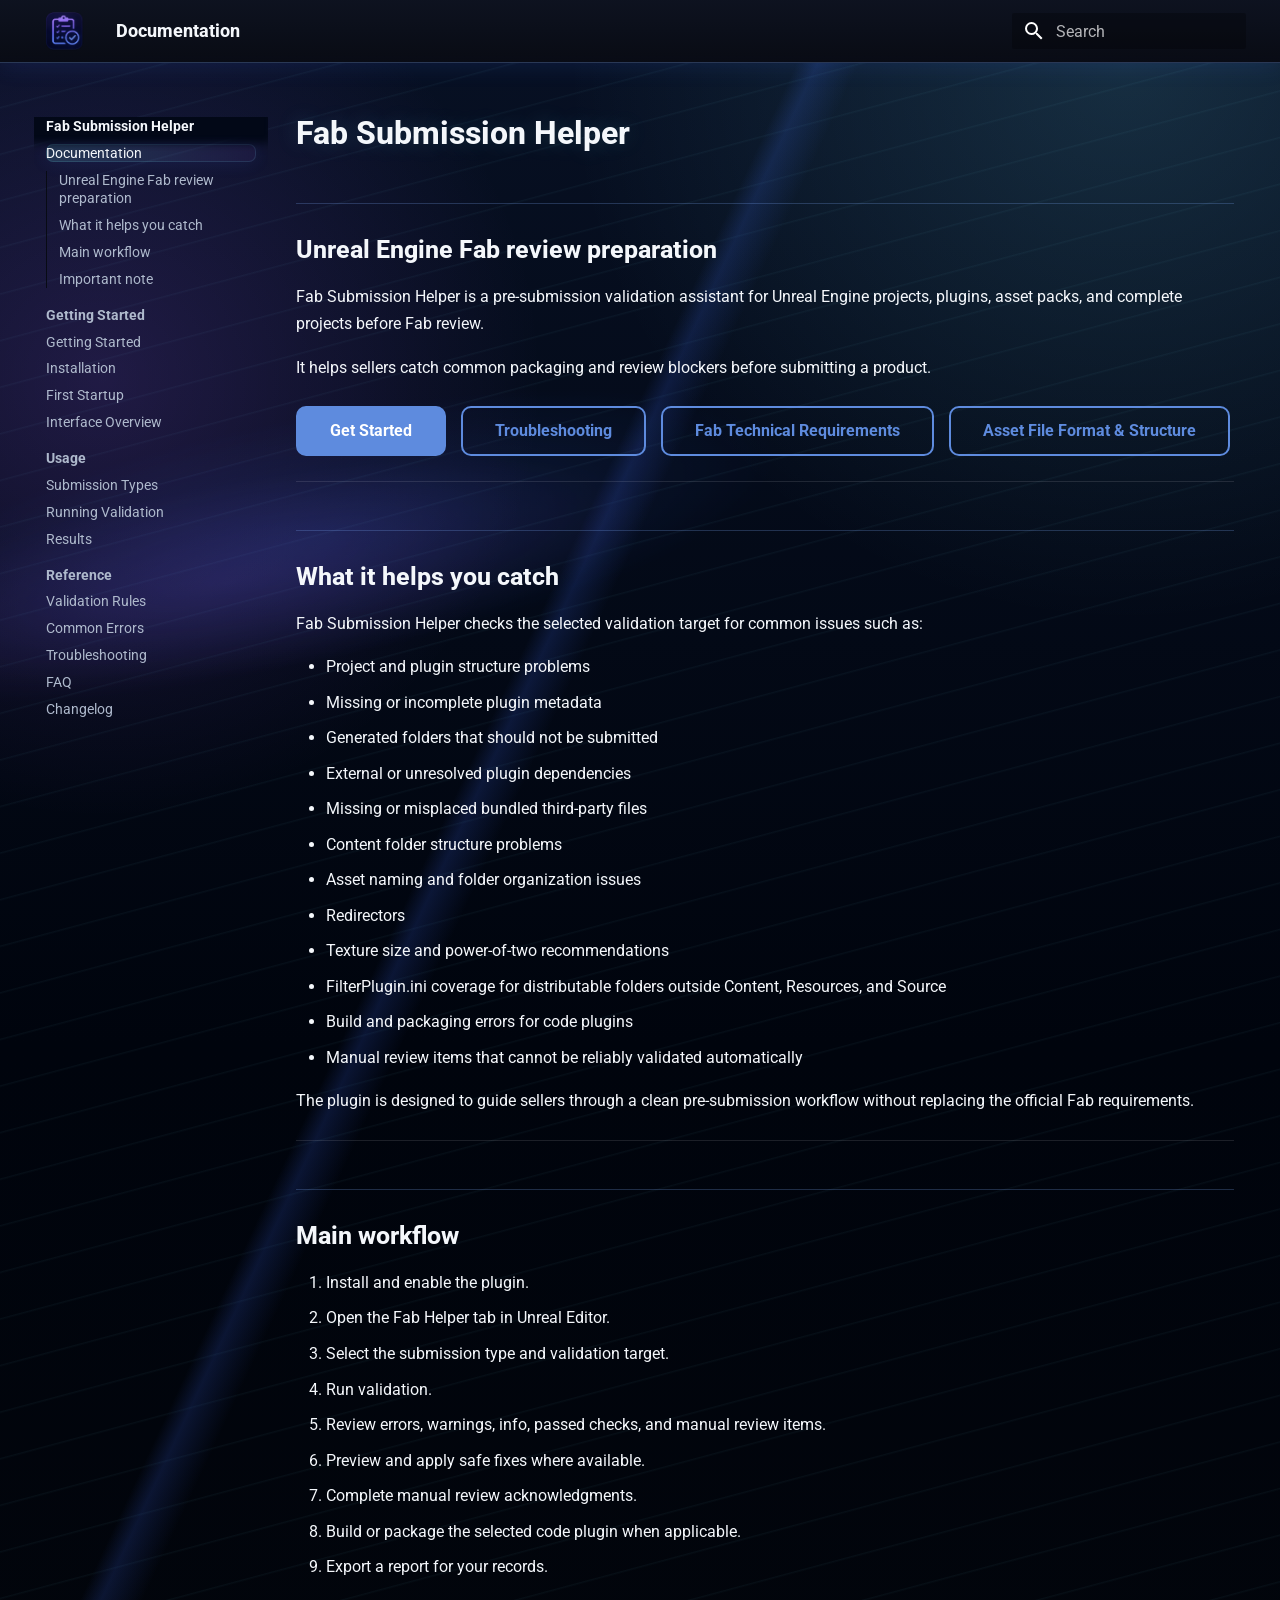
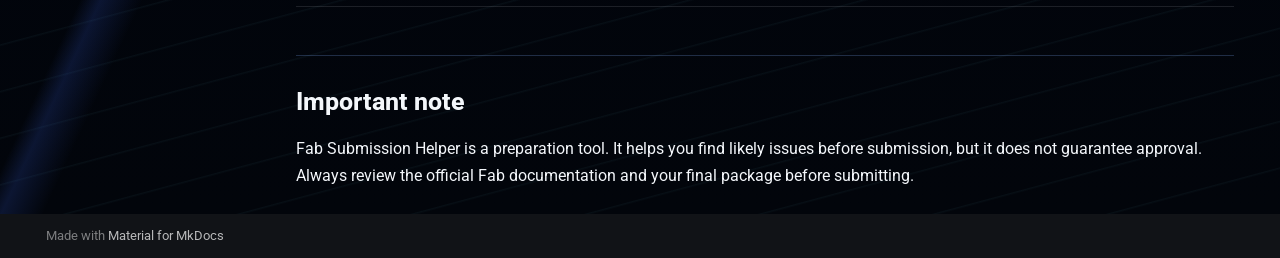
==== commit bbb6a69c: "Configure GitHub Pages site URL" ====
--- a/site/index.html
+++ b/site/index.html
@@ -11,6 +11,8 @@
       
         <meta name="author" content="Dokazin">
       
+      
+        <link rel="canonical" href="https://dokazin.github.io/FabSubmissionHelperDoc/">
       
       
       
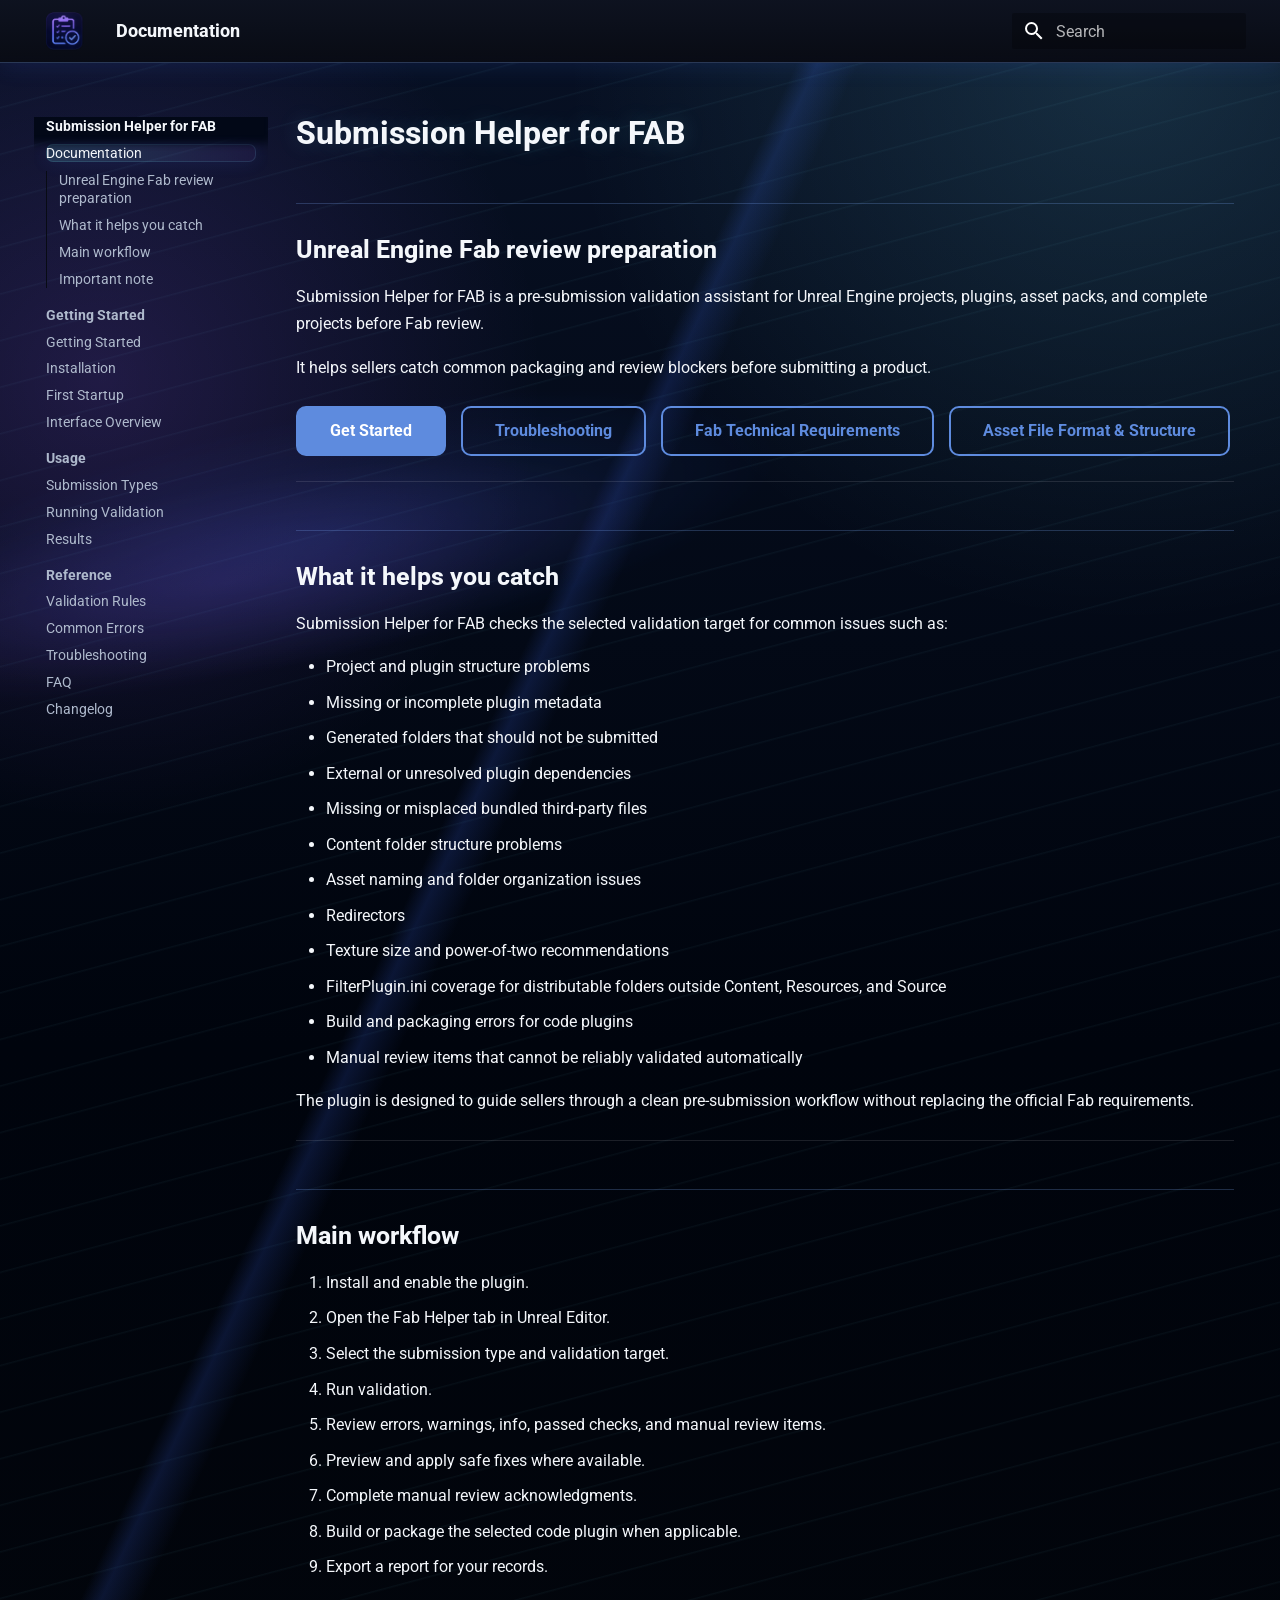
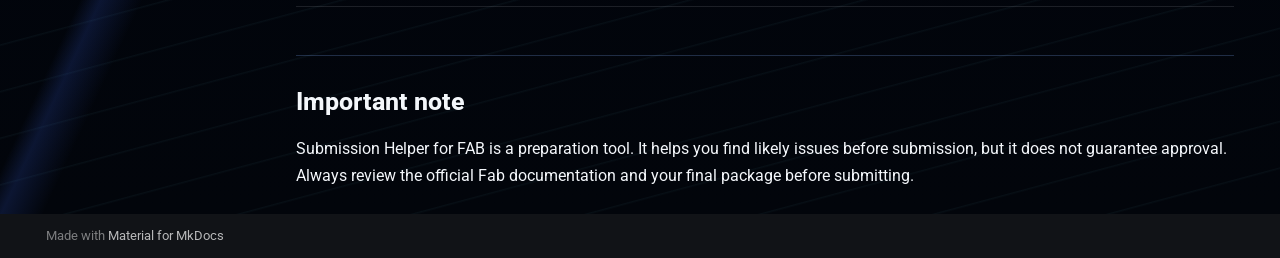
==== commit 4383b0c9: "Rename plugin to Submission Helper for FAB" ====
--- a/site/index.html
+++ b/site/index.html
@@ -6,7 +6,7 @@
       <meta charset="utf-8">
       <meta name="viewport" content="width=device-width,initial-scale=1">
       
-        <meta name="description" content="Documentation for the Fab Submission Helper Unreal Engine plugin.">
+        <meta name="description" content="Documentation for the Submission Helper for FAB Unreal Engine plugin.">
       
       
         <meta name="author" content="Dokazin">
@@ -27,7 +27,7 @@
     
     
       
-        <title>Fab Submission Helper</title>
+        <title>Submission Helper for FAB</title>
       
     
     
@@ -78,7 +78,7 @@
     <div data-md-component="skip">
       
         
-        <a href="#fab-submission-helper" class="md-skip">
+        <a href="#submission-helper-for-fab" class="md-skip">
           Skip to content
         </a>
       
@@ -94,7 +94,7 @@
 
 <header class="md-header md-header--shadow" data-md-component="header">
   <nav class="md-header__inner md-grid" aria-label="Header">
-    <a href="." title="Fab Submission Helper" class="md-header__button md-logo" aria-label="Fab Submission Helper" data-md-component="logo">
+    <a href="." title="Submission Helper for FAB" class="md-header__button md-logo" aria-label="Submission Helper for FAB" data-md-component="logo">
       
   <img src="assets/images/Icon128.png" alt="logo">
 
@@ -107,7 +107,7 @@
       <div class="md-header__ellipsis">
         <div class="md-header__topic">
           <span class="md-ellipsis">
-            Fab Submission Helper
+            Submission Helper for FAB
           </span>
         </div>
         <div class="md-header__topic" data-md-component="header-topic">
@@ -200,12 +200,12 @@
 
 <nav class="md-nav md-nav--primary md-nav--integrated" aria-label="Navigation" data-md-level="0">
   <label class="md-nav__title" for="__drawer">
-    <a href="." title="Fab Submission Helper" class="md-nav__button md-logo" aria-label="Fab Submission Helper" data-md-component="logo">
+    <a href="." title="Submission Helper for FAB" class="md-nav__button md-logo" aria-label="Submission Helper for FAB" data-md-component="logo">
       
   <img src="assets/images/Icon128.png" alt="logo">
 
     </a>
-    Fab Submission Helper
+    Submission Helper for FAB
   </label>
   
   <ul class="md-nav__list" data-md-scrollfix>
@@ -866,9 +866,9 @@
 
 
 
-<h1 id="fab-submission-helper">Fab Submission Helper<a class="headerlink" href="#fab-submission-helper" title="Permanent link">&para;</a></h1>
+<h1 id="submission-helper-for-fab">Submission Helper for FAB<a class="headerlink" href="#submission-helper-for-fab" title="Permanent link">&para;</a></h1>
 <h2 id="unreal-engine-fab-review-preparation">Unreal Engine Fab review preparation<a class="headerlink" href="#unreal-engine-fab-review-preparation" title="Permanent link">&para;</a></h2>
-<p>Fab Submission Helper is a pre-submission validation assistant for Unreal Engine projects, plugins, asset packs, and complete projects before Fab review.</p>
+<p>Submission Helper for FAB is a pre-submission validation assistant for Unreal Engine projects, plugins, asset packs, and complete projects before Fab review.</p>
 <p>It helps sellers catch common packaging and review blockers before submitting a product.</p>
 <div class="hero-actions">
 <a href="getting-started/" class="md-button md-button--primary">Get Started</a>
@@ -879,7 +879,7 @@
 
 <hr />
 <h2 id="what-it-helps-you-catch">What it helps you catch<a class="headerlink" href="#what-it-helps-you-catch" title="Permanent link">&para;</a></h2>
-<p>Fab Submission Helper checks the selected validation target for common issues such as:</p>
+<p>Submission Helper for FAB checks the selected validation target for common issues such as:</p>
 <ul>
 <li>Project and plugin structure problems</li>
 <li>Missing or incomplete plugin metadata</li>
@@ -910,7 +910,7 @@
 </ol>
 <hr />
 <h2 id="important-note">Important note<a class="headerlink" href="#important-note" title="Permanent link">&para;</a></h2>
-<p>Fab Submission Helper is a preparation tool. It helps you find likely issues before submission, but it does not guarantee approval. Always review the official Fab documentation and your final package before submitting.</p>
+<p>Submission Helper for FAB is a preparation tool. It helps you find likely issues before submission, but it does not guarantee approval. Always review the official Fab documentation and your final package before submitting.</p>
 
 
 
